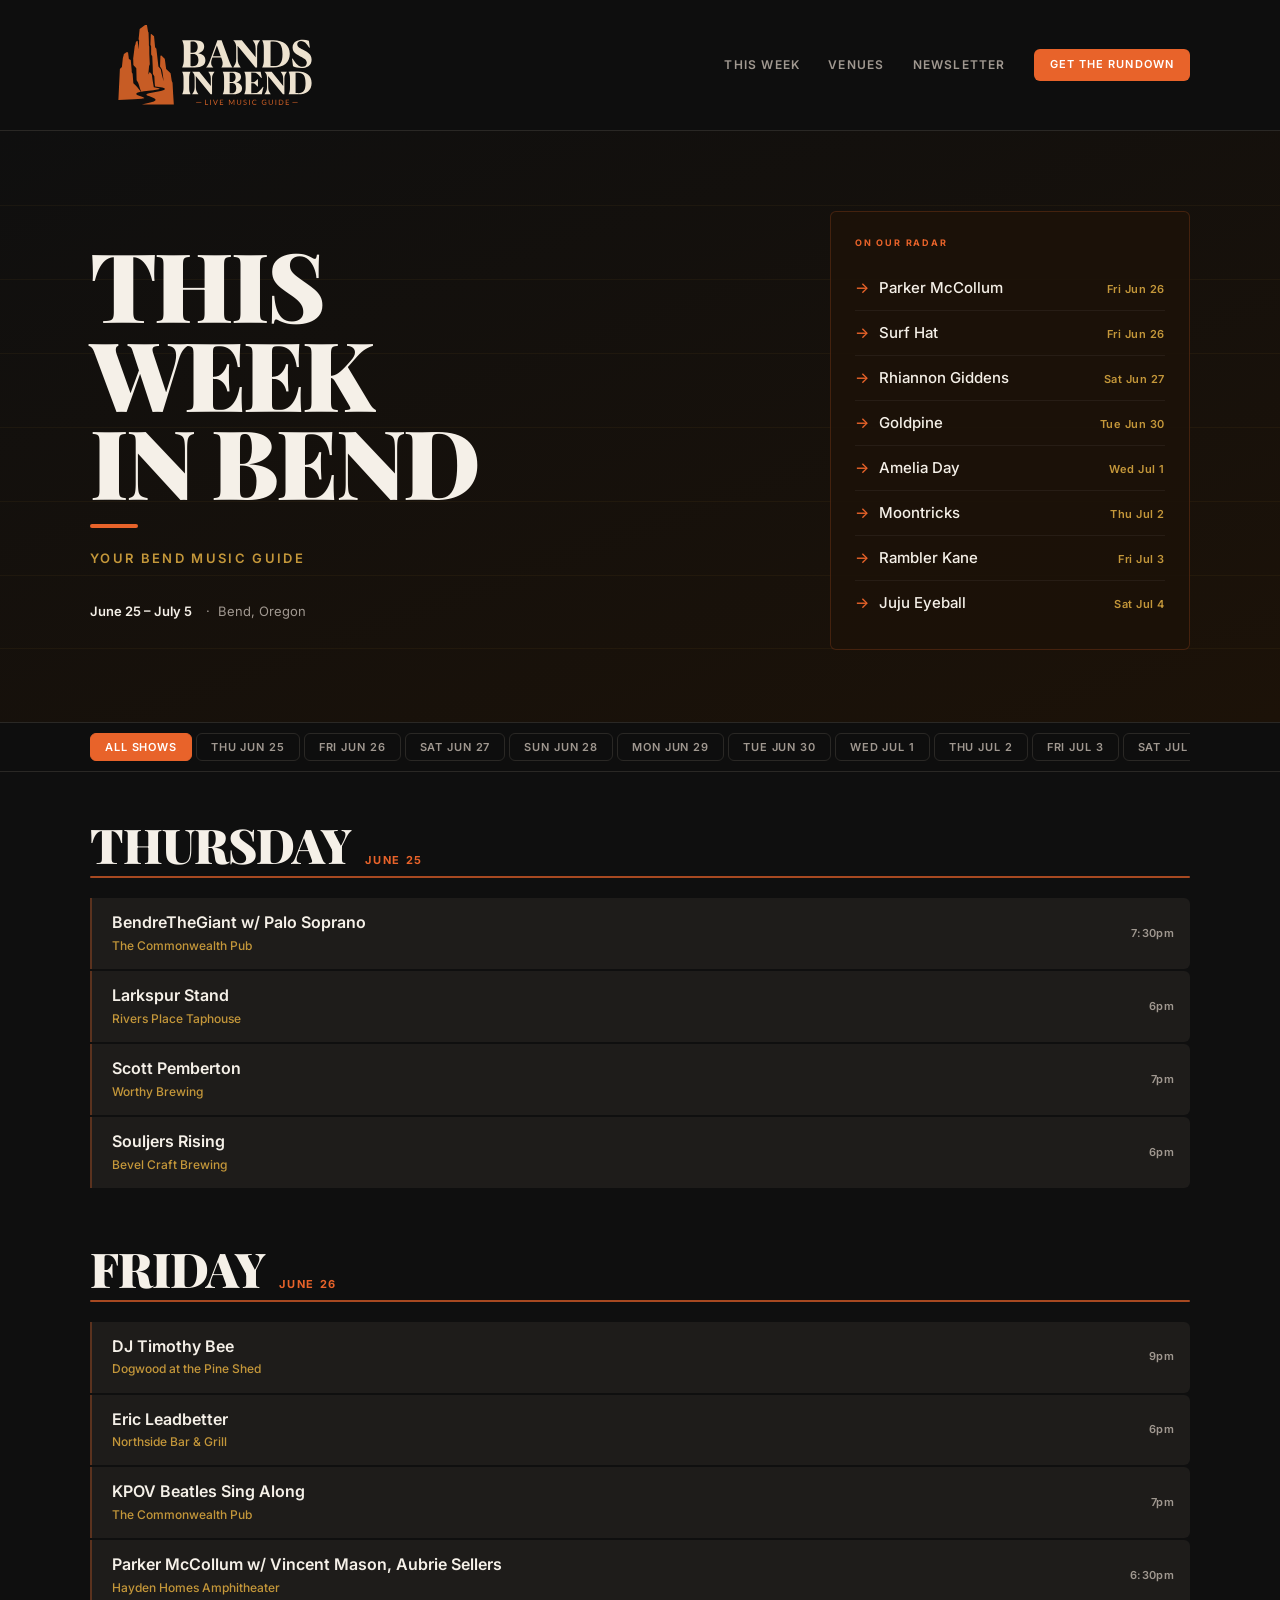
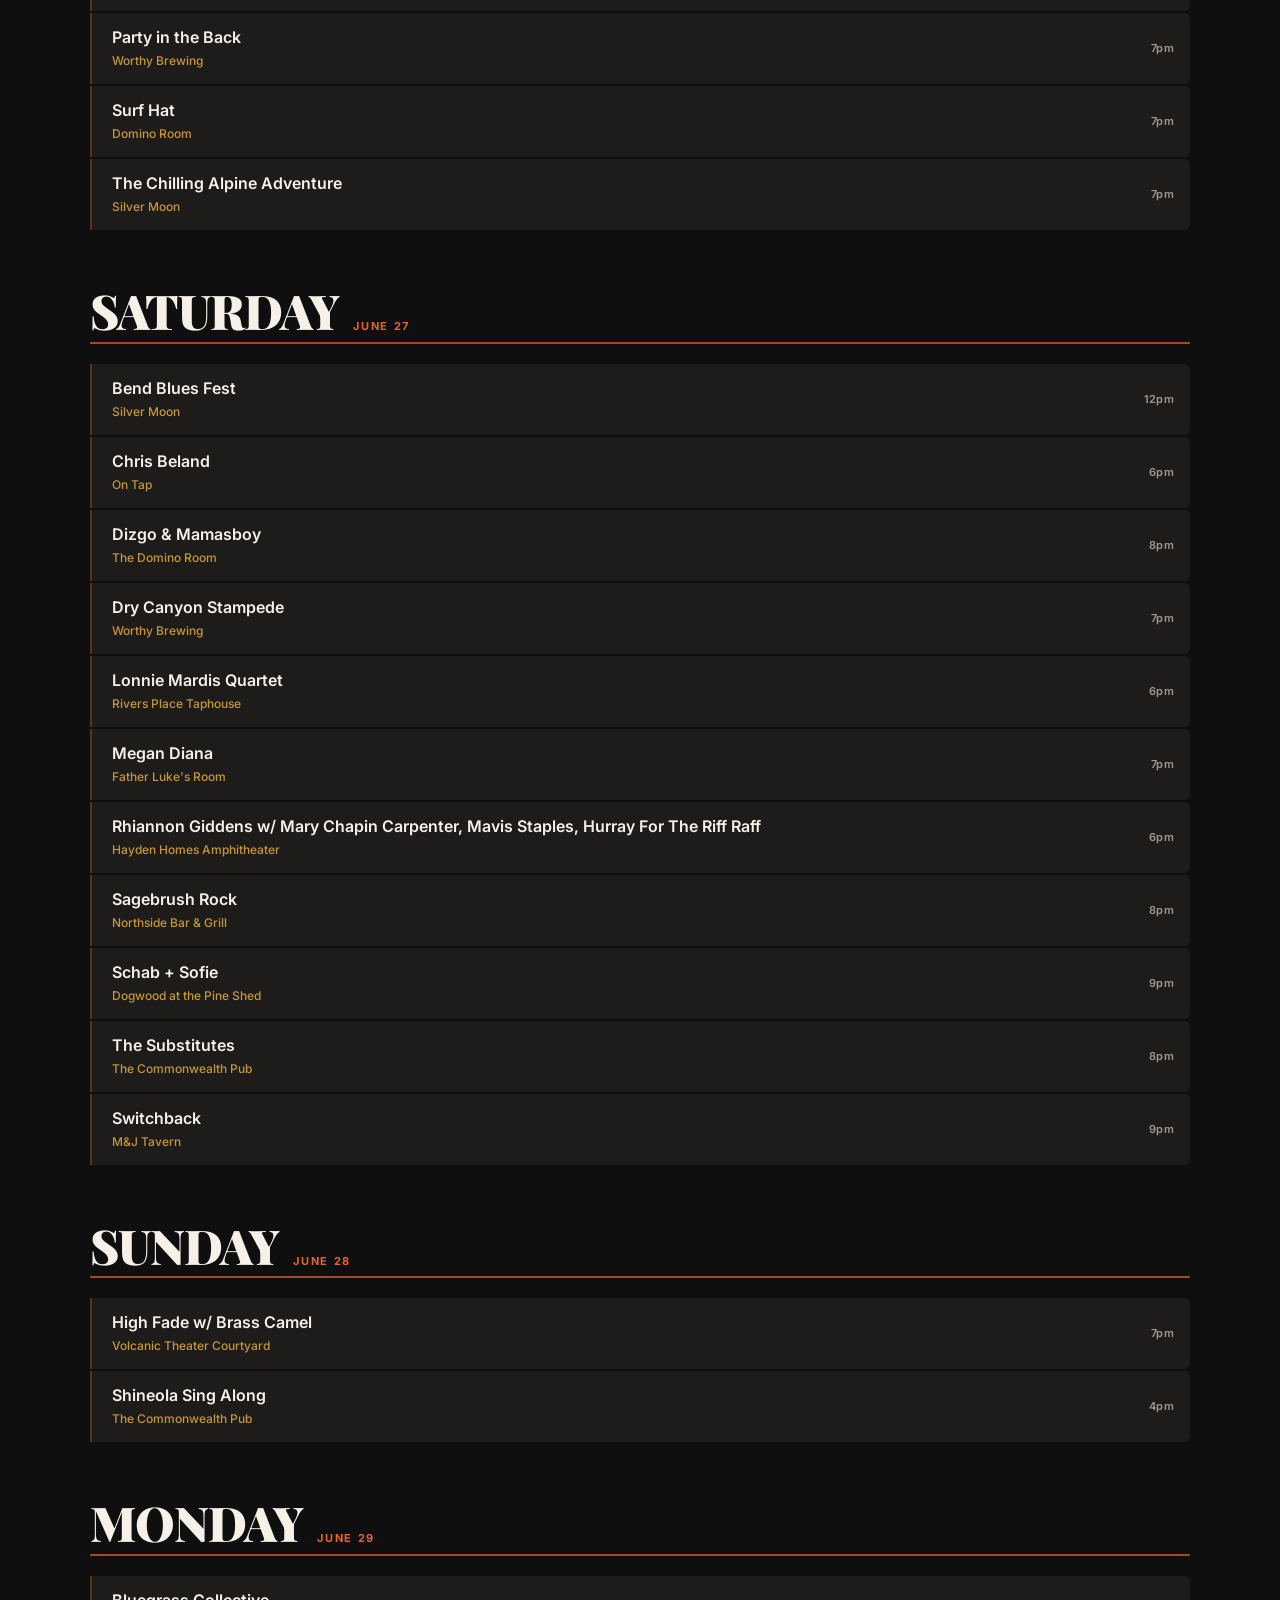
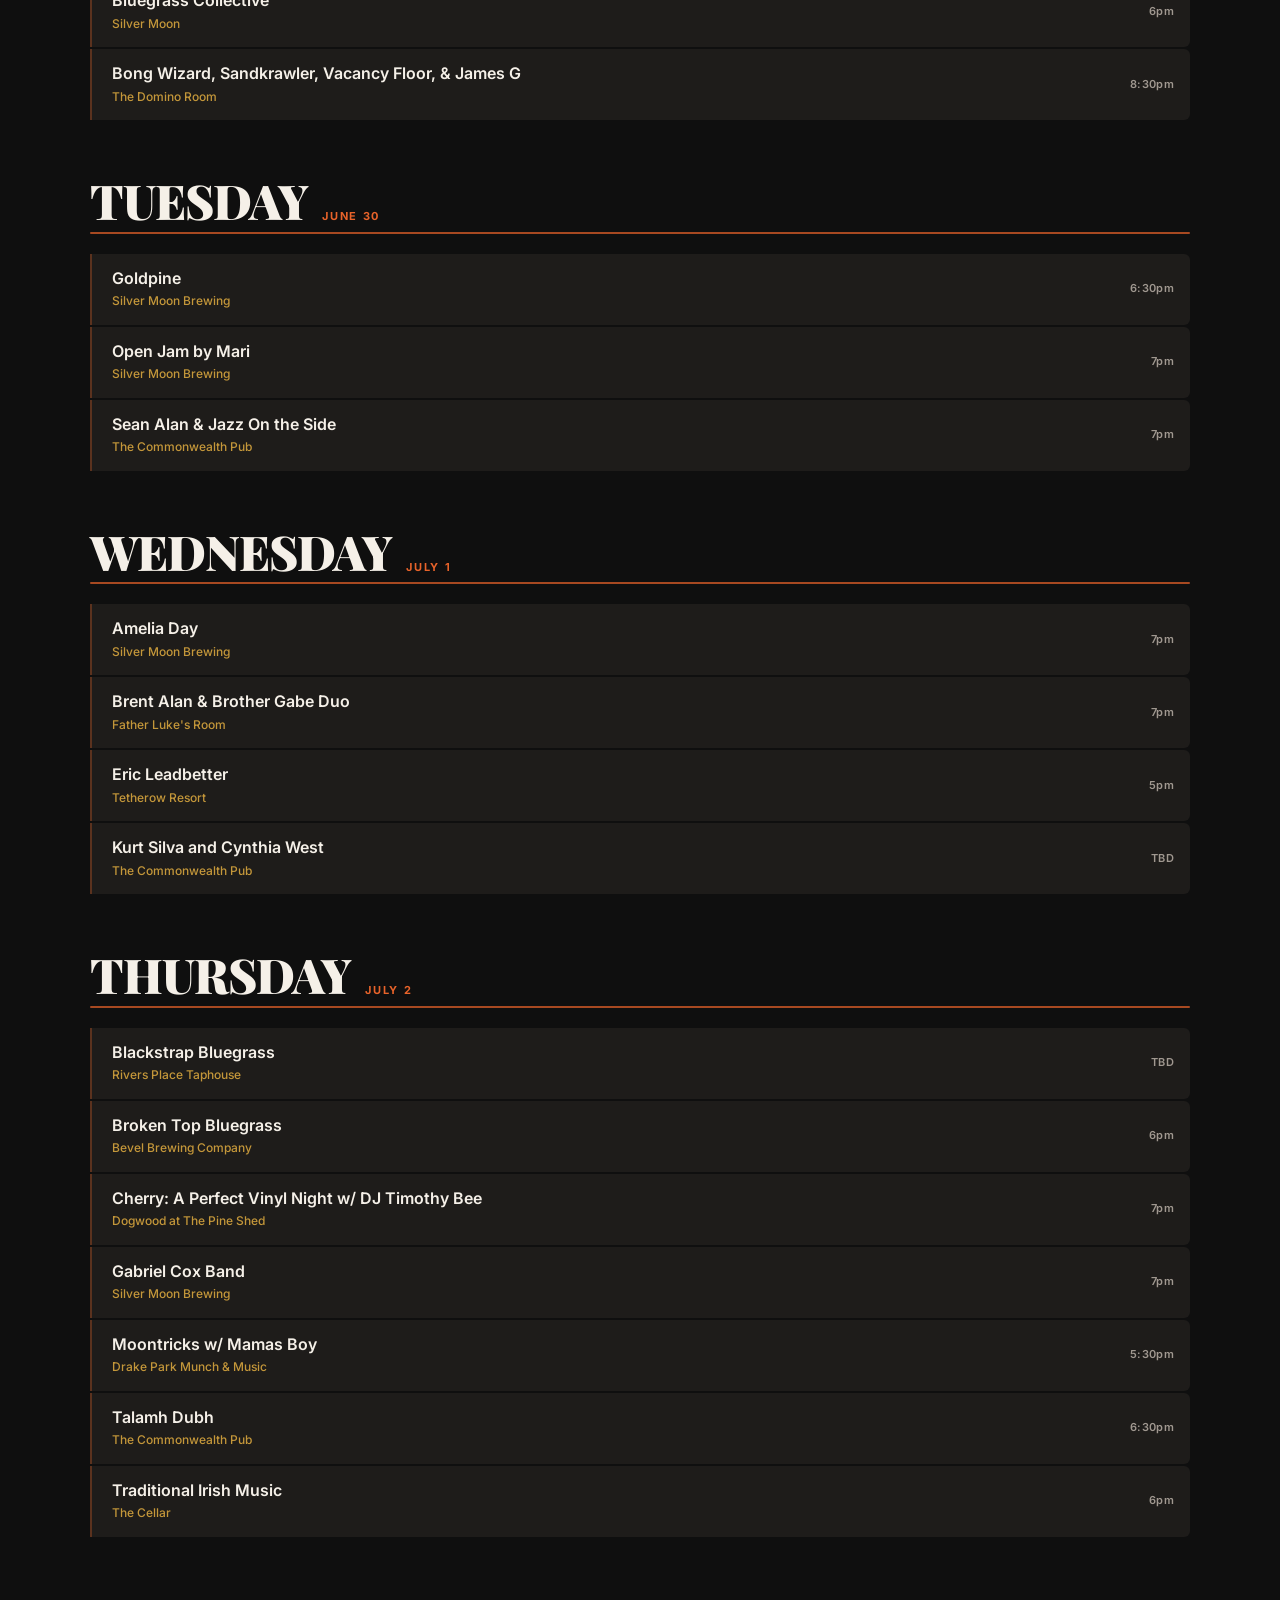
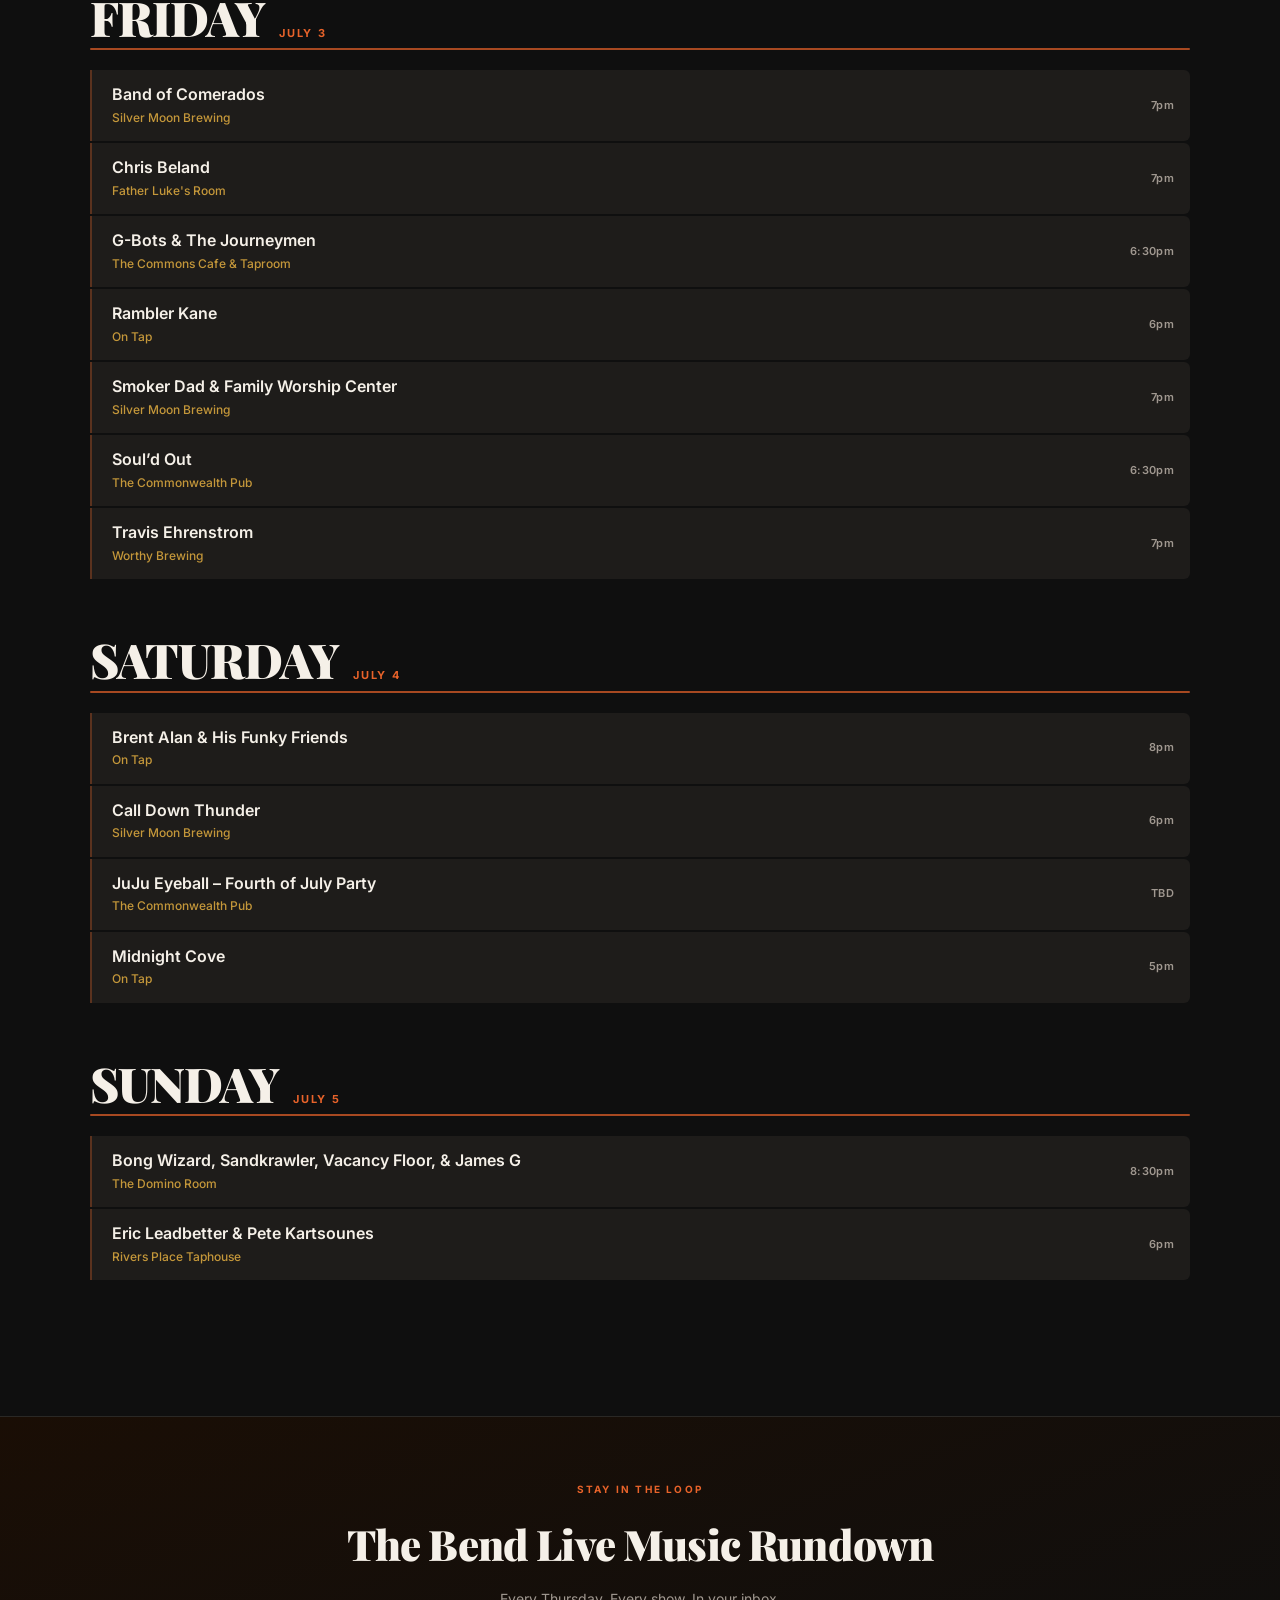
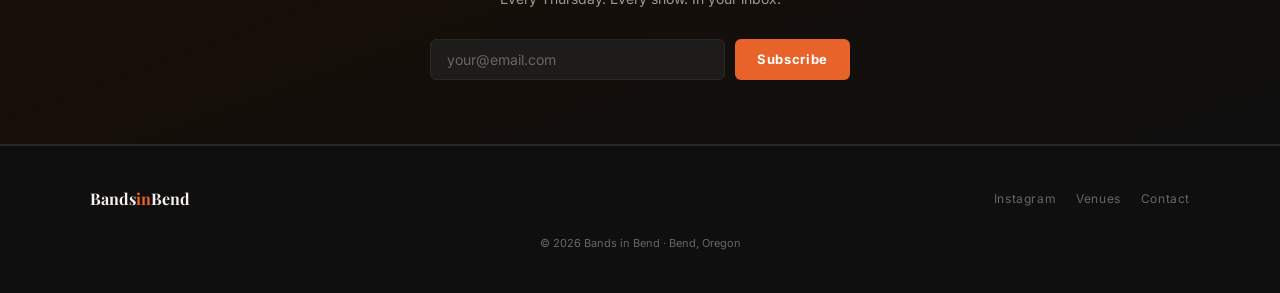
==== index.html @ 751cd20b "Update highlights heading to 'On Our Radar'" ====
<!DOCTYPE html>
<html lang="en">
<head>
  <meta charset="UTF-8" />
  <meta name="viewport" content="width=device-width, initial-scale=1.0" />
  <title>Bands in Bend — Live Music in Bend, Oregon</title>
  <meta name="description" content="Your weekly guide to live music in Bend, Oregon. Shows, venues, and times — updated every week." />
  <meta property="og:title" content="Bands in Bend" />
  <meta property="og:description" content="Your weekly guide to live music in Bend, Oregon." />
  <meta property="og:type" content="website" />
  <meta property="og:url" content="https://bandsinbend.com" />
  <meta name="theme-color" content="#0F0F0F" />
  <link rel="icon" href="data:image/svg+xml,<svg xmlns='http://www.w3.org/2000/svg' viewBox='0 0 100 100'><text y='.9em' font-size='90'>🎸</text></svg>" />
  <link rel="stylesheet" href="style.css" />
</head>
<body>

  <header>
    <div class="header-inner">
      <a href="/" class="logo"><img src="bands-in-bend-logo.svg" alt="Bands in Bend" /></a>
      <nav>
        <a href="#shows">This Week</a>
        <a href="venues.html">Venues</a>
        <a href="#newsletter">Newsletter</a>
        <a href="#newsletter" class="nav-cta">Get the Rundown</a>
      </nav>
    </div>
  </header>

  <section class="hero">
    <div class="hero-bg"></div>
    <div class="hero-lines" aria-hidden="true">
      <span style="top:12.5%"></span>
      <span style="top:25%"></span>
      <span style="top:37.5%"></span>
      <span style="top:50%"></span>
      <span style="top:62.5%"></span>
      <span style="top:75%"></span>
      <span style="top:87.5%"></span>
    </div>
    <div class="hero-content">
      <div>
        <h1 class="hero-title">THIS<br>WEEK<br>IN BEND</h1>
        <div class="hero-rule"></div>
        <div class="hero-sub">Your Bend Music Guide</div>
        <div class="hero-week">
          <strong id="week-label">This Week</strong>
          &nbsp;·&nbsp; Bend, Oregon
        </div>
      </div>
      <div class="highlights-card">
        <div class="highlights-label">On Our Radar</div>
        <div id="highlights-list"></div>
      </div>
    </div>
  </section>

  <nav class="week-nav" aria-label="Filter by day">
    <div class="week-nav-inner" id="week-nav"></div>
  </nav>

  <section class="shows-section" id="shows">
    <div class="shows-inner" id="shows-container"></div>
  </section>

  <section class="newsletter" id="newsletter">
    <div class="newsletter-eyebrow">Stay in the loop</div>
    <h2 class="newsletter-title">The Bend Live Music Rundown</h2>
    <p class="newsletter-sub">Every Thursday. Every show. In your inbox.</p>
    <form class="newsletter-form" id="newsletter-form">
      <input type="email" name="email" placeholder="your@email.com" required />
      <button type="submit">Subscribe</button>
    </form>
  </section>

  <footer>
    <div class="footer-inner">
      <div class="footer-logo">Bands<span>in</span>Bend</div>
      <div class="footer-links">
        <a href="https://www.instagram.com/bands_in_bend" target="_blank">Instagram</a>
        <a href="venues.html">Venues</a>
        <a href="mailto:bandsinbend@gmail.com">Contact</a>
      </div>
      <div class="footer-copy">© 2026 Bands in Bend · Bend, Oregon</div>
    </div>
  </footer>

  <script src="shows.js"></script>
  <script src="main.js"></script>

</body>
</html>
---- style.css ----
/* ─────────────────────────────────────────────
   BANDS IN BEND — Stylesheet
   Brand: #E8632A orange, #C4973A gold, #F5F0E8 cream, #0F0F0F dark
   ───────────────────────────────────────────── */

@import url('https://fonts.googleapis.com/css2?family=Playfair+Display:wght@700;900&family=Inter:wght@400;500;600&display=swap');

:root {
  --orange:  #E8632A;
  --gold:    #C4973A;
  --cream:   #F5F0E8;
  --dark:    #0F0F0F;
  --dark2:   #161410;
  --mid:     #1E1C1A;
  --border:  #2A2825;
  --gray:    #6B6560;
  --lgray:   #A09890;
  --white:   #FFFFFF;

  --font-display: 'Playfair Display', Georgia, serif;
  --font-body:    'Inter', system-ui, sans-serif;

  --radius: 6px;
  --max-w:  1100px;
}

*, *::before, *::after { box-sizing: border-box; margin: 0; padding: 0; }

html { scroll-behavior: smooth; }

body {
  background: var(--dark);
  color: var(--cream);
  font-family: var(--font-body);
  font-size: 16px;
  line-height: 1.6;
  -webkit-font-smoothing: antialiased;
}

a { color: var(--orange); text-decoration: none; }
a:hover { color: var(--gold); }

img { max-width: 100%; display: block; }

/* ── LAYOUT ── */
.container {
  max-width: var(--max-w);
  margin: 0 auto;
  padding: 0 24px;
}

/* ── HEADER ── */
header {
  position: sticky;
  top: 0;
  z-index: 100;
  background: rgba(15,15,15,0.95);
  backdrop-filter: blur(8px);
  border-bottom: 1px solid var(--border);
  padding: 0 24px;
}

.header-inner {
  max-width: var(--max-w);
  margin: 0 auto;
  display: flex;
  align-items: center;
  justify-content: space-between;
  height: 130px;
}

.logo {
  display: flex;
  align-items: center;
}

.logo img {
  width: 100%;
  max-width: 250px;
  height: auto;
  display: block;
}

nav {
  display: flex;
  align-items: center;
  gap: 28px;
}

nav a {
  font-size: 12px;
  font-weight: 600;
  letter-spacing: 0.1em;
  text-transform: uppercase;
  color: var(--lgray);
  transition: color 0.15s;
}

nav a:hover { color: var(--cream); }

.nav-cta {
  background: var(--orange);
  color: var(--white) !important;
  padding: 7px 16px;
  border-radius: var(--radius);
  font-size: 11px !important;
  transition: background 0.15s !important;
}

.nav-cta:hover { background: #d4571f !important; color: var(--white) !important; }

/* ── HERO ── */
.hero {
  position: relative;
  padding: 80px 24px 72px;
  overflow: hidden;
  border-bottom: 1px solid var(--border);
}

.hero-bg {
  position: absolute;
  inset: 0;
  background: linear-gradient(160deg, #0F0F0F 0%, #1c1208 100%);
  z-index: 0;
}

.hero-lines {
  position: absolute;
  inset: 0;
  z-index: 1;
  pointer-events: none;
}

.hero-lines span {
  display: block;
  position: absolute;
  left: 0; right: 0;
  height: 1px;
  background: rgba(196,151,58,0.06);
}

.hero-content {
  position: relative;
  z-index: 2;
  max-width: var(--max-w);
  margin: 0 auto;
  display: grid;
  grid-template-columns: 1fr 360px;
  gap: 48px;
  align-items: center;
}

.hero-eyebrow {
  font-size: 10px;
  font-weight: 700;
  letter-spacing: 0.22em;
  text-transform: uppercase;
  color: var(--orange);
  margin-bottom: 16px;
}

.hero-title {
  font-family: var(--font-display);
  font-size: clamp(56px, 8vw, 96px);
  font-weight: 900;
  line-height: 0.92;
  letter-spacing: -0.03em;
  color: var(--cream);
  margin-bottom: 20px;
}

.hero-rule {
  width: 48px;
  height: 4px;
  background: var(--orange);
  margin-bottom: 20px;
  border-radius: 2px;
}

.hero-sub {
  font-size: 13px;
  font-weight: 600;
  letter-spacing: 0.18em;
  text-transform: uppercase;
  color: var(--gold);
  margin-bottom: 32px;
}

.hero-week {
  font-size: 13px;
  color: var(--lgray);
  display: flex;
  align-items: center;
  gap: 10px;
}

.hero-week strong {
  color: var(--cream);
  font-weight: 600;
}

/* Highlights card */
.highlights-card {
  background: rgba(28,18,8,0.9);
  border: 1px solid rgba(232,99,42,0.2);
  border-radius: var(--radius);
  padding: 24px;
}

.highlights-label {
  font-size: 9px;
  font-weight: 700;
  letter-spacing: 0.2em;
  text-transform: uppercase;
  color: var(--orange);
  margin-bottom: 16px;
}

.highlight-item {
  display: flex;
  align-items: baseline;
  gap: 10px;
  padding: 10px 0;
  border-bottom: 1px solid rgba(255,255,255,0.05);
  font-size: 15px;
  color: var(--cream);
  font-family: var(--font-body);
  font-weight: 500;
}

.highlight-item:last-child { border-bottom: none; }

.highlight-arrow { color: var(--orange); flex-shrink: 0; }

.highlight-day {
  margin-left: auto;
  font-size: 11px;
  color: var(--gold);
  font-weight: 600;
  letter-spacing: 0.05em;
  flex-shrink: 0;
}

/* ── WEEK NAV ── */
.week-nav {
  padding: 0 24px;
  border-bottom: 1px solid var(--border);
  position: sticky;
  top: 60px;
  z-index: 90;
  background: rgba(15,15,15,0.97);
  backdrop-filter: blur(8px);
}

.week-nav-inner {
  max-width: var(--max-w);
  margin: 0 auto;
  display: flex;
  gap: 4px;
  overflow-x: auto;
  -ms-overflow-style: none;
  scrollbar-width: none;
  padding: 10px 0;
}

.week-nav-inner::-webkit-scrollbar { display: none; }

.day-btn {
  flex-shrink: 0;
  background: none;
  border: 1px solid var(--border);
  border-radius: var(--radius);
  color: var(--lgray);
  cursor: pointer;
  font-family: var(--font-body);
  font-size: 11px;
  font-weight: 600;
  letter-spacing: 0.08em;
  padding: 6px 14px;
  text-transform: uppercase;
  transition: all 0.15s;
  white-space: nowrap;
}

.day-btn:hover {
  border-color: var(--orange);
  color: var(--cream);
}

.day-btn.active {
  background: var(--orange);
  border-color: var(--orange);
  color: var(--white);
}

/* ── SHOWS GRID ── */
.shows-section {
  padding: 48px 24px 80px;
}

.shows-inner {
  max-width: var(--max-w);
  margin: 0 auto;
}

.day-block {
  margin-bottom: 56px;
  scroll-margin-top: 120px;
}

.day-block.hidden { display: none; }

.day-header {
  display: flex;
  align-items: baseline;
  gap: 14px;
  margin-bottom: 6px;
}

.day-name {
  font-family: var(--font-display);
  font-size: clamp(32px, 5vw, 48px);
  font-weight: 900;
  color: var(--cream);
  letter-spacing: -0.02em;
  line-height: 1;
}

.day-date {
  font-size: 11px;
  font-weight: 700;
  letter-spacing: 0.15em;
  text-transform: uppercase;
  color: var(--orange);
}

.day-rule {
  width: 100%;
  height: 2px;
  background: var(--orange);
  margin-bottom: 20px;
  opacity: 0.7;
  border-radius: 1px;
}

.shows-list {
  display: flex;
  flex-direction: column;
  gap: 2px;
}

.show-item {
  display: grid;
  grid-template-columns: 1fr auto;
  align-items: center;
  gap: 16px;
  padding: 14px 16px 14px 20px;
  border-left: 2px solid rgba(232,99,42,0.3);
  background: var(--mid);
  border-radius: 0 var(--radius) var(--radius) 0;
  transition: border-color 0.15s, background 0.15s;
}

.show-item:hover {
  border-color: var(--orange);
  background: #222018;
}

.show-artist {
  font-size: 16px;
  font-weight: 600;
  color: var(--cream);
  line-height: 1.3;
}

.show-meta {
  display: flex;
  align-items: center;
  gap: 8px;
  margin-top: 3px;
}

.show-venue {
  font-size: 12px;
  color: var(--gold);
  font-weight: 500;
}

.show-dot {
  color: var(--border);
  font-size: 10px;
}

.show-time {
  font-size: 12px;
  color: var(--gray);
}

.show-time-badge {
  font-size: 11px;
  font-weight: 600;
  color: var(--lgray);
  white-space: nowrap;
  letter-spacing: 0.03em;
}

/* ── NEWSLETTER ── */
.newsletter {
  background: linear-gradient(160deg, #1A0E05 0%, #0F0F0F 100%);
  border-top: 1px solid var(--border);
  border-bottom: 1px solid var(--border);
  padding: 64px 24px;
  text-align: center;
}

.newsletter-eyebrow {
  font-size: 10px;
  font-weight: 700;
  letter-spacing: 0.22em;
  text-transform: uppercase;
  color: var(--orange);
  margin-bottom: 14px;
}

.newsletter-title {
  font-family: var(--font-display);
  font-size: clamp(28px, 4vw, 42px);
  font-weight: 900;
  color: var(--cream);
  letter-spacing: -0.02em;
  margin-bottom: 10px;
}

.newsletter-sub {
  font-size: 14px;
  color: var(--lgray);
  margin-bottom: 28px;
}

.newsletter-form {
  display: flex;
  gap: 10px;
  max-width: 420px;
  margin: 0 auto;
}

.newsletter-form input {
  flex: 1;
  background: var(--mid);
  border: 1px solid var(--border);
  border-radius: var(--radius);
  color: var(--cream);
  font-family: var(--font-body);
  font-size: 14px;
  padding: 11px 16px;
  outline: none;
  transition: border-color 0.15s;
}

.newsletter-form input::placeholder { color: var(--gray); }
.newsletter-form input:focus { border-color: var(--orange); }

.newsletter-form button {
  background: var(--orange);
  border: none;
  border-radius: var(--radius);
  color: var(--white);
  cursor: pointer;
  font-family: var(--font-body);
  font-size: 13px;
  font-weight: 700;
  letter-spacing: 0.05em;
  padding: 11px 22px;
  white-space: nowrap;
  transition: background 0.15s;
}

.newsletter-form button:hover { background: #d4571f; }

/* ── FOOTER ── */
footer {
  padding: 40px 24px;
  border-top: 1px solid var(--border);
}

.footer-inner {
  max-width: var(--max-w);
  margin: 0 auto;
  display: flex;
  align-items: center;
  justify-content: space-between;
  flex-wrap: wrap;
  gap: 16px;
}

.footer-logo {
  font-family: var(--font-display);
  font-size: 16px;
  font-weight: 700;
  color: var(--cream);
}

.footer-logo span { color: var(--orange); }

.footer-links {
  display: flex;
  gap: 20px;
}

.footer-links a {
  font-size: 12px;
  color: var(--gray);
  letter-spacing: 0.05em;
}

.footer-links a:hover { color: var(--lgray); }

.footer-copy {
  font-size: 11px;
  color: var(--gray);
  width: 100%;
  text-align: center;
  margin-top: 8px;
}

/* ── RESPONSIVE ── */
@media (max-width: 768px) {
  /* Header: stack the logo over a centered, wrapping nav row */
  header { position: static; padding: 0 16px; }

  .header-inner {
    flex-direction: column;
    height: auto;
    gap: 12px;
    padding: 16px 0;
  }

  .logo { justify-content: center; }
  .logo img { max-width: 190px; }

  nav {
    width: 100%;
    justify-content: center;
    flex-wrap: wrap;
    gap: 12px 18px;
  }

  nav a { font-size: 11px; letter-spacing: 0.08em; }
  .nav-cta { padding: 6px 14px; font-size: 11px !important; }

  /* Day filter pins to the viewport top once the static header scrolls away */
  .week-nav { top: 0; }

  /* Hero: let the type and spacing scale down on small screens */
  .hero { padding: 44px 20px 40px; }

  .hero-content {
    grid-template-columns: 1fr;
    gap: 28px;
  }

  .hero-title {
    font-size: clamp(40px, 12vw, 72px);
    margin-bottom: 16px;
  }

  /* Stack the highlights card below the hero instead of hiding it */
  .highlights-card { width: 100%; }

  .newsletter-form {
    flex-direction: column;
  }
}

/* ── SHOW COUNT BADGE ── */
.show-count {
  display: inline-flex;
  align-items: center;
  justify-content: center;
  background: var(--border);
  color: var(--lgray);
  font-size: 10px;
  font-weight: 700;
  width: 20px;
  height: 20px;
  border-radius: 50%;
  margin-left: 8px;
  vertical-align: middle;
}

/* ── SCROLL FADE IN ── */
.day-block {
  opacity: 0;
  transform: translateY(16px);
  transition: opacity 0.4s ease, transform 0.4s ease;
}

.day-block.visible {
  opacity: 1;
  transform: none;
}

.day-block.hidden {
  display: none !important;
}

@media (prefers-reduced-motion: reduce) {
  .day-block {
    opacity: 1;
    transform: none;
    transition: none;
  }
}
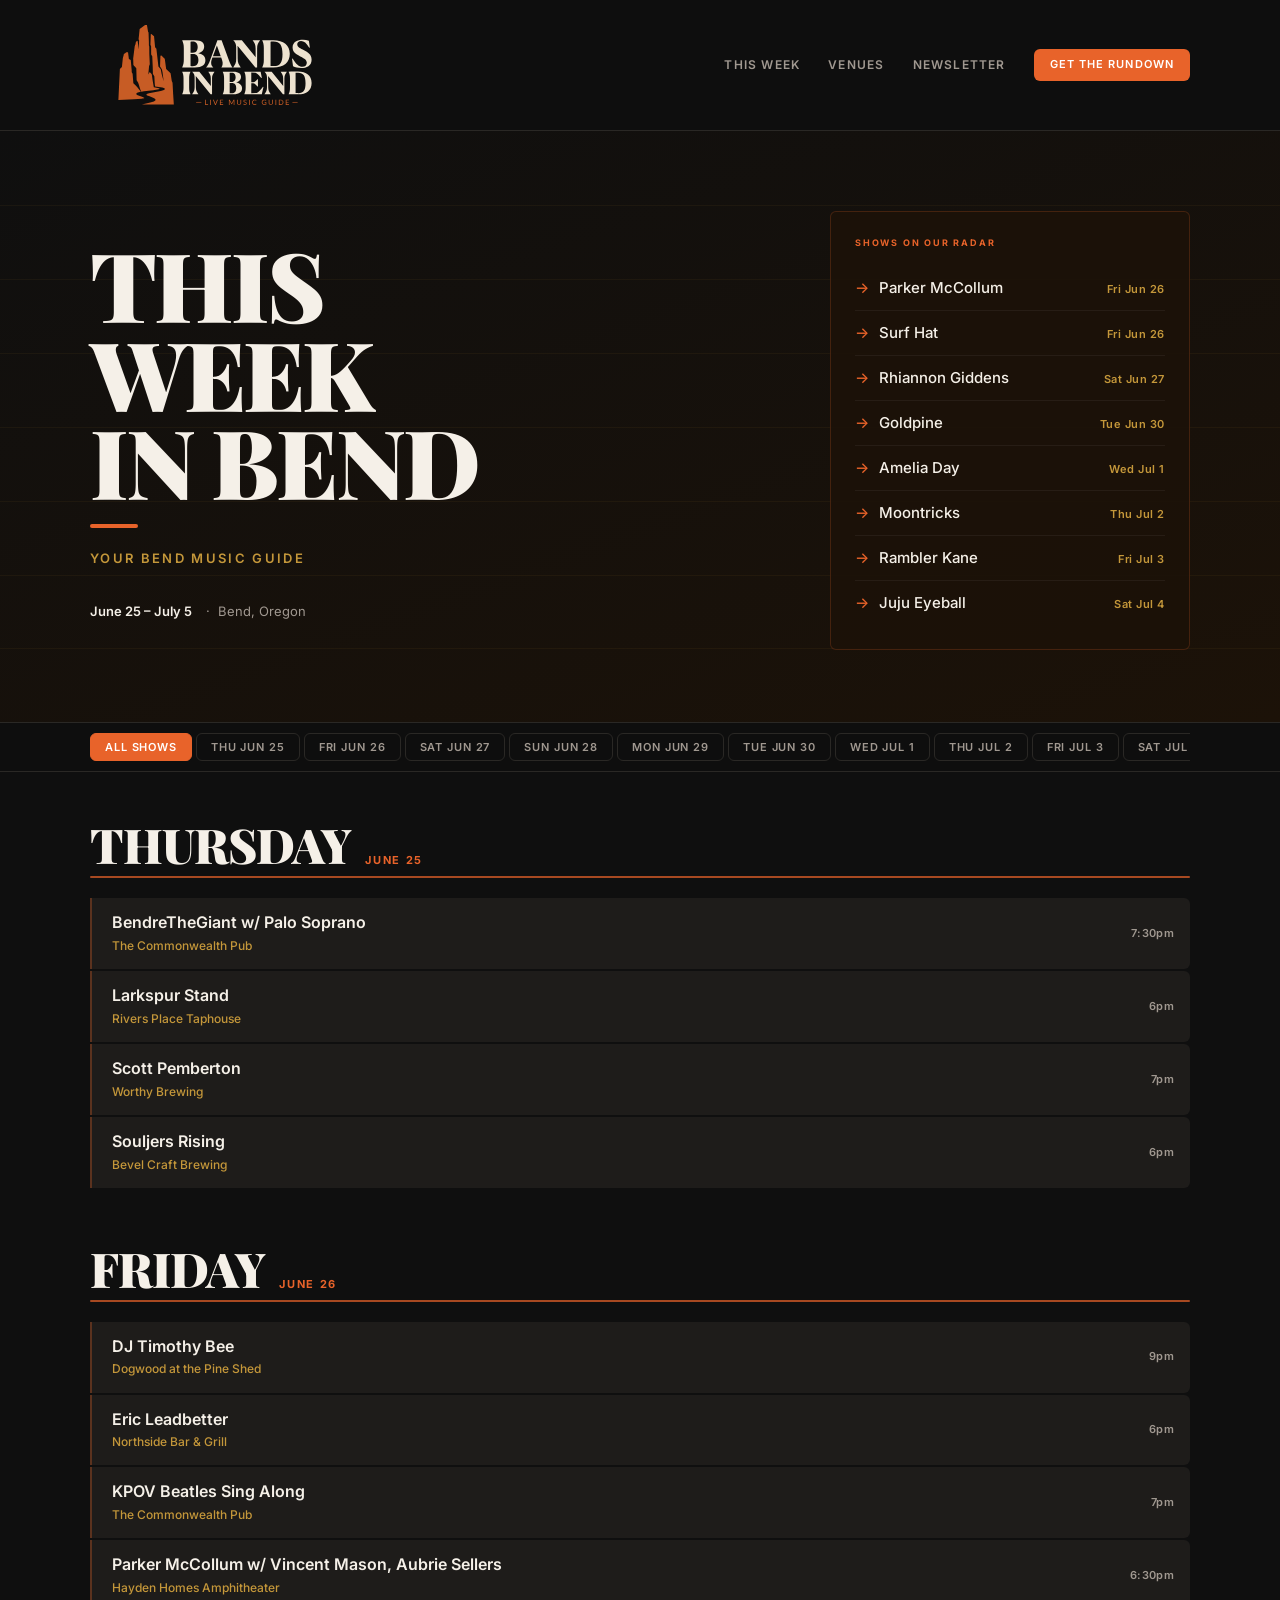
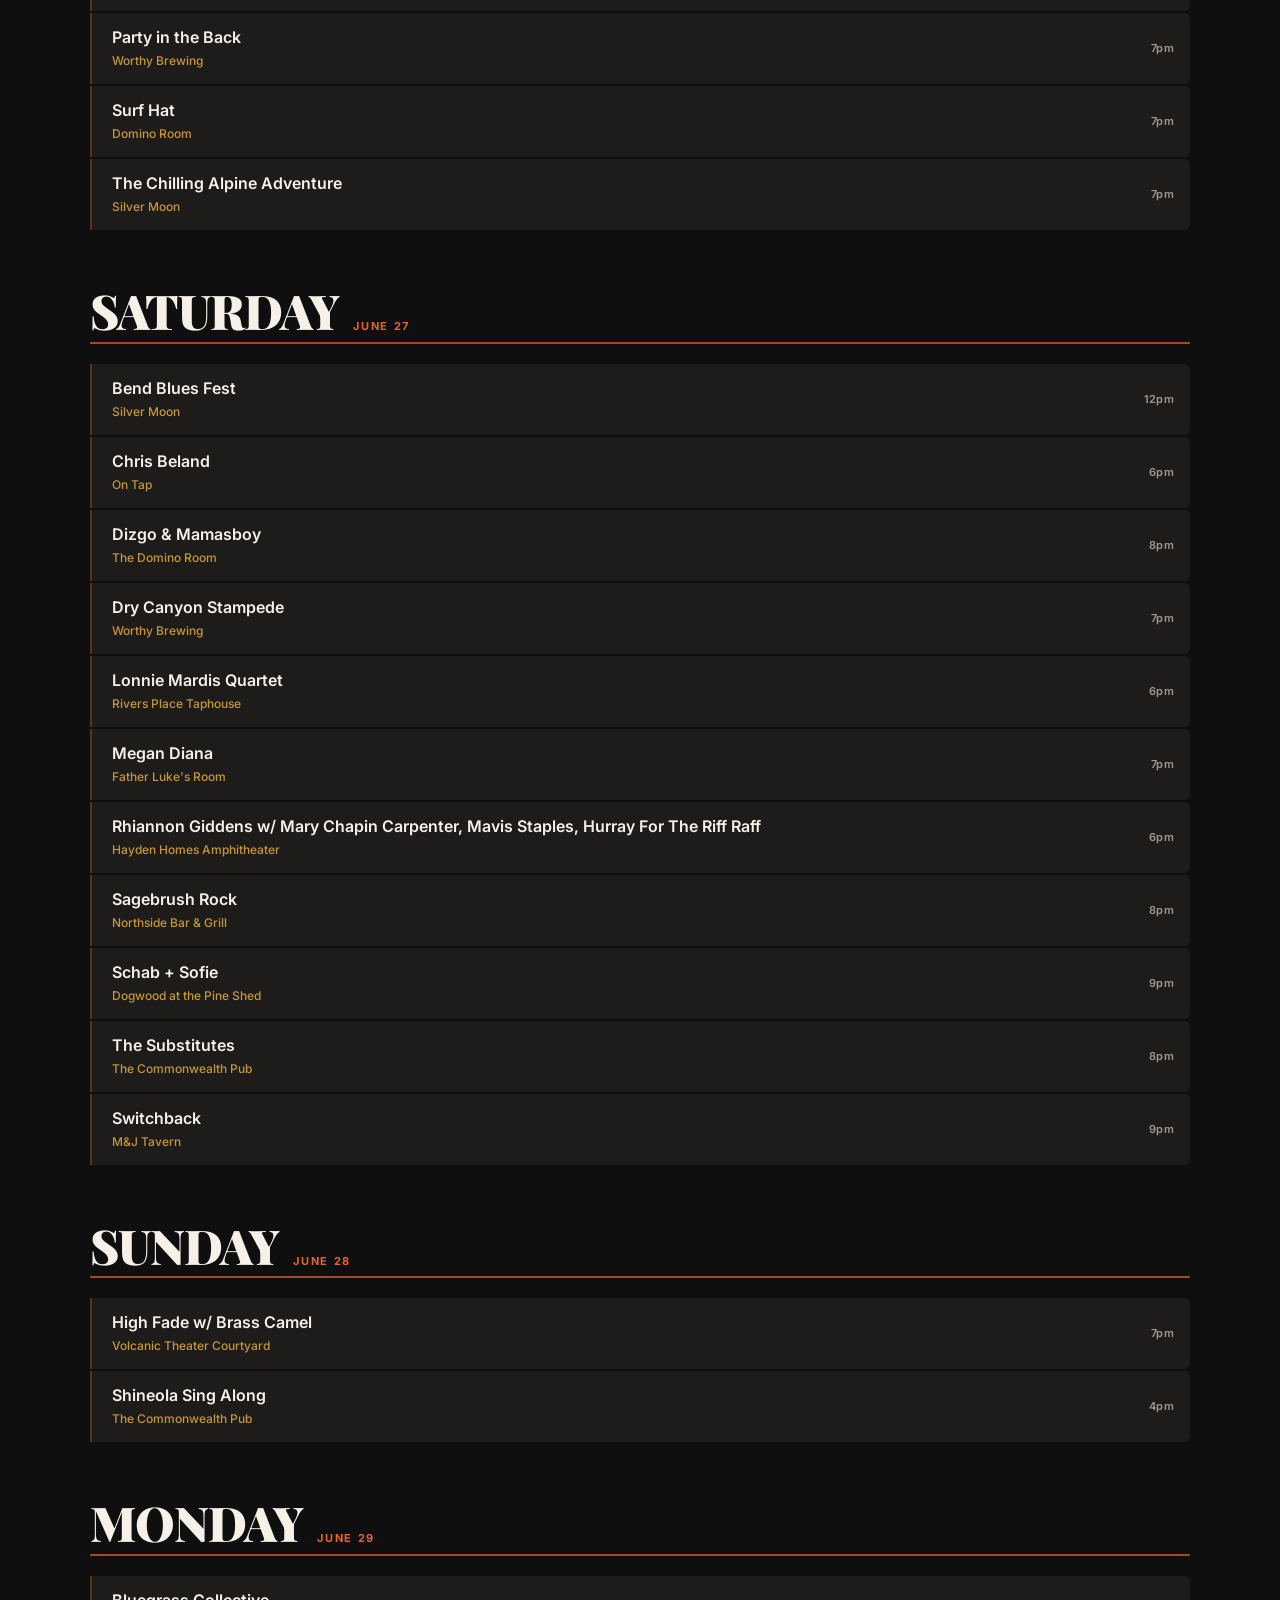
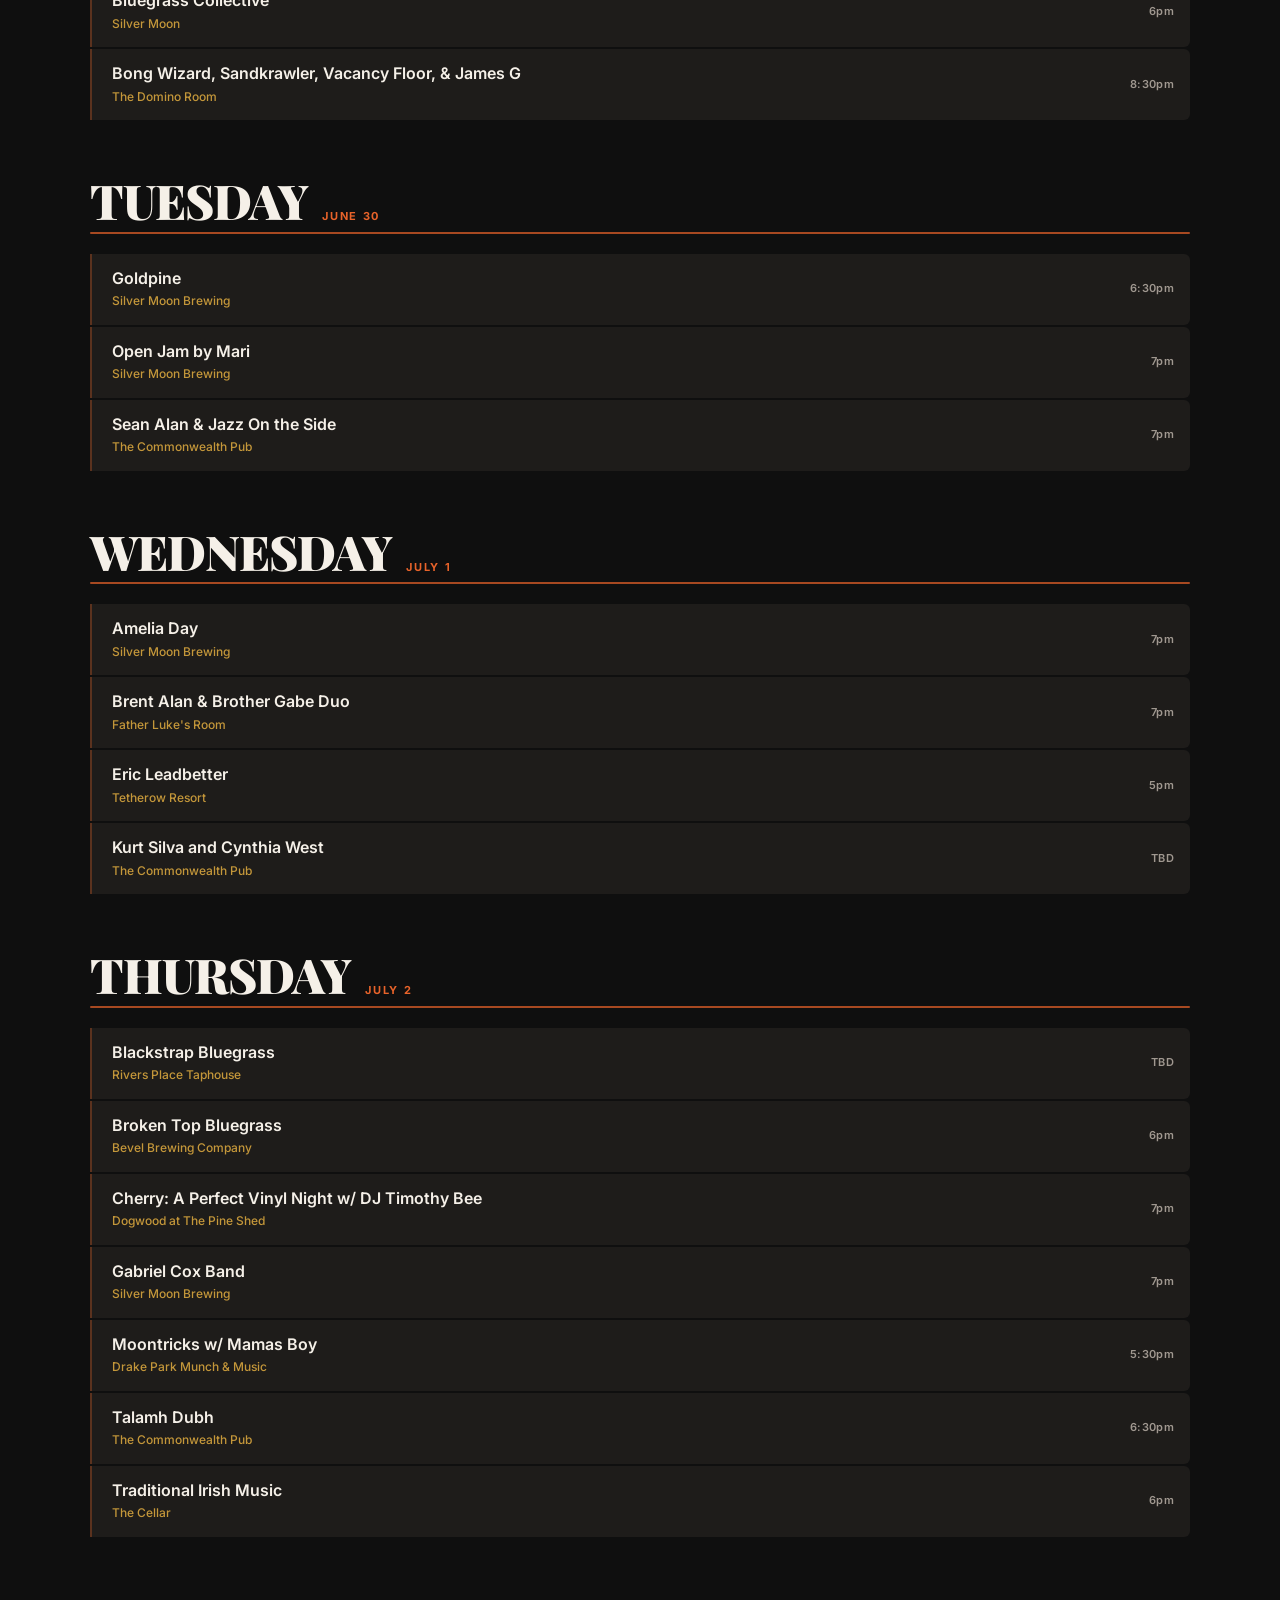
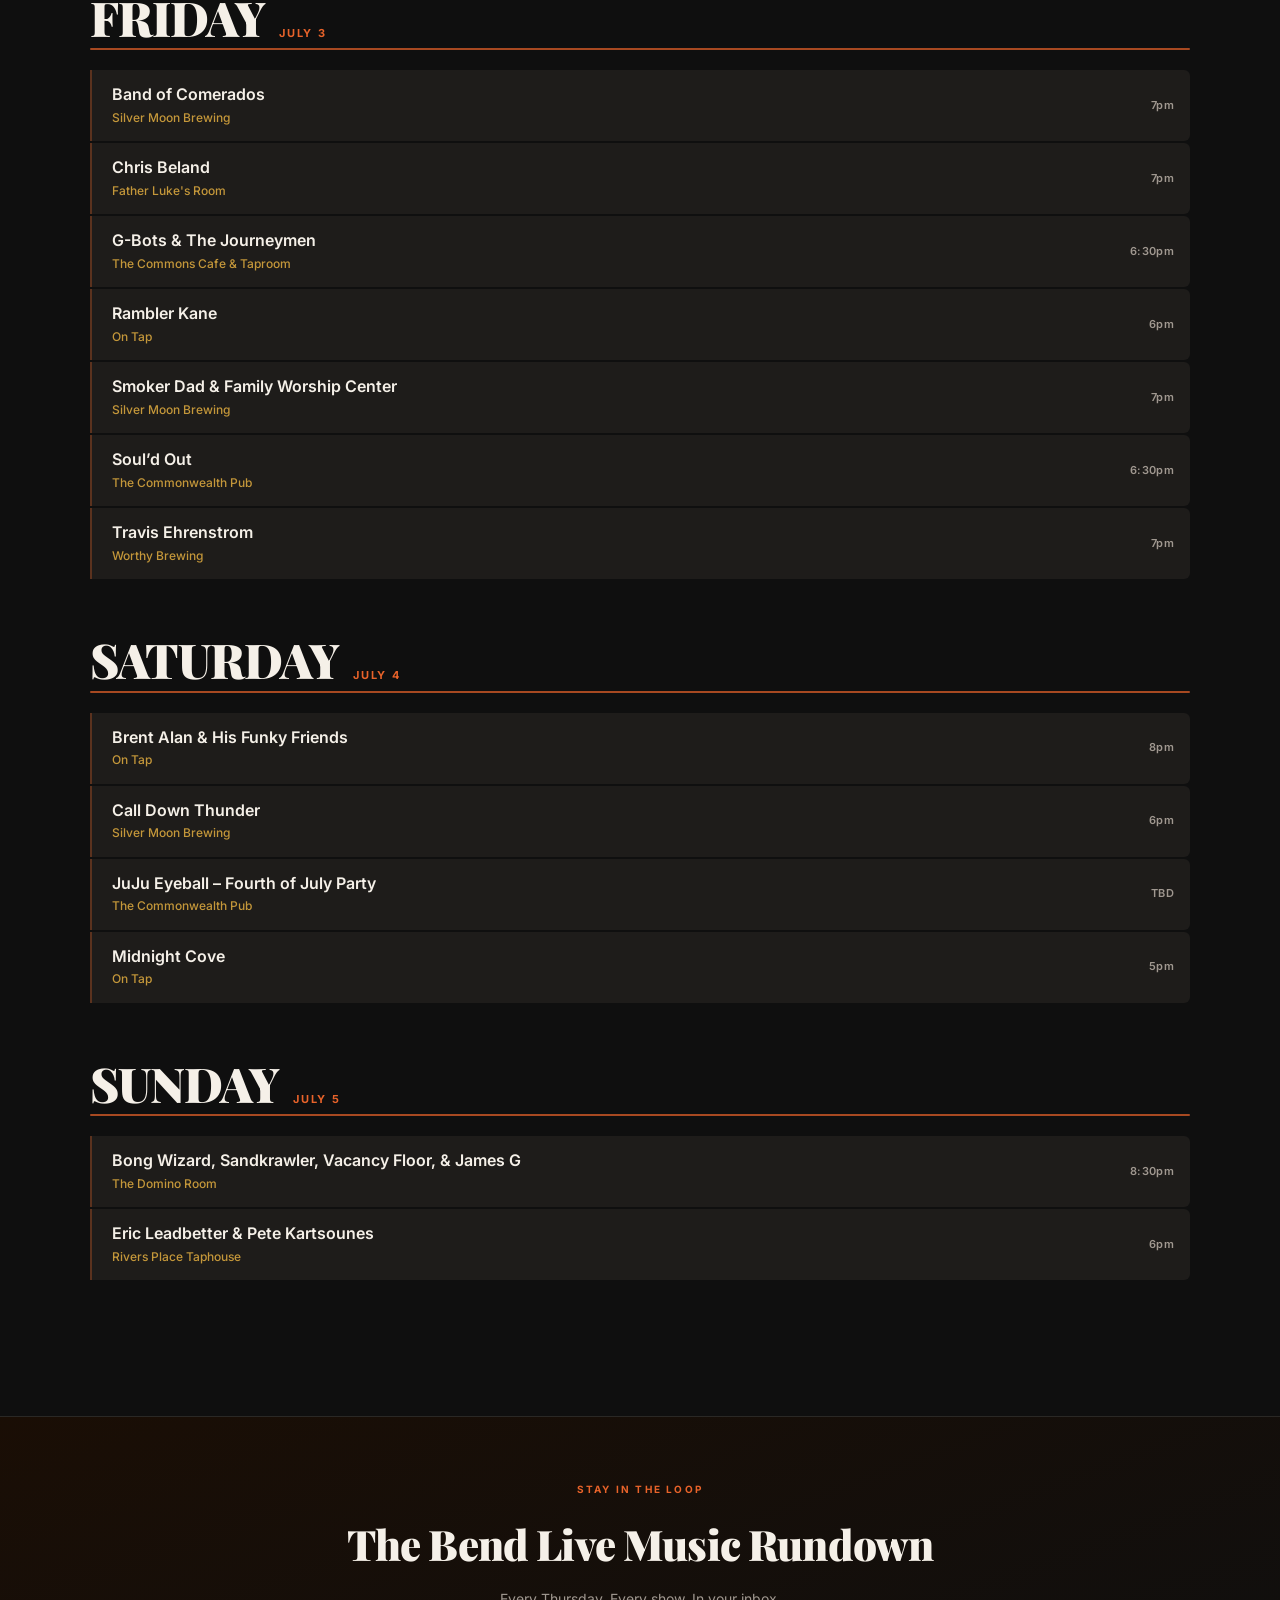
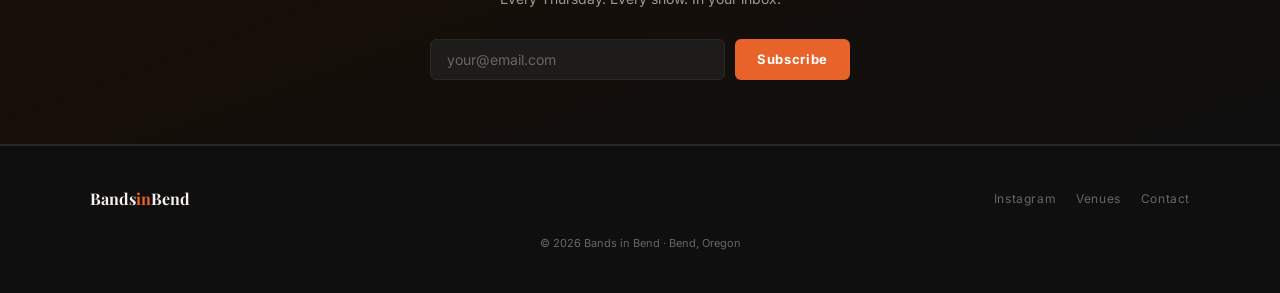
==== commit ba5ca7cc: "Update highlights heading to 'Shows on Our Radar'" ====
--- a/index.html
+++ b/index.html
@@ -49,7 +49,7 @@
         </div>
       </div>
       <div class="highlights-card">
-        <div class="highlights-label">On Our Radar</div>
+        <div class="highlights-label">Shows on Our Radar</div>
         <div id="highlights-list"></div>
       </div>
     </div>
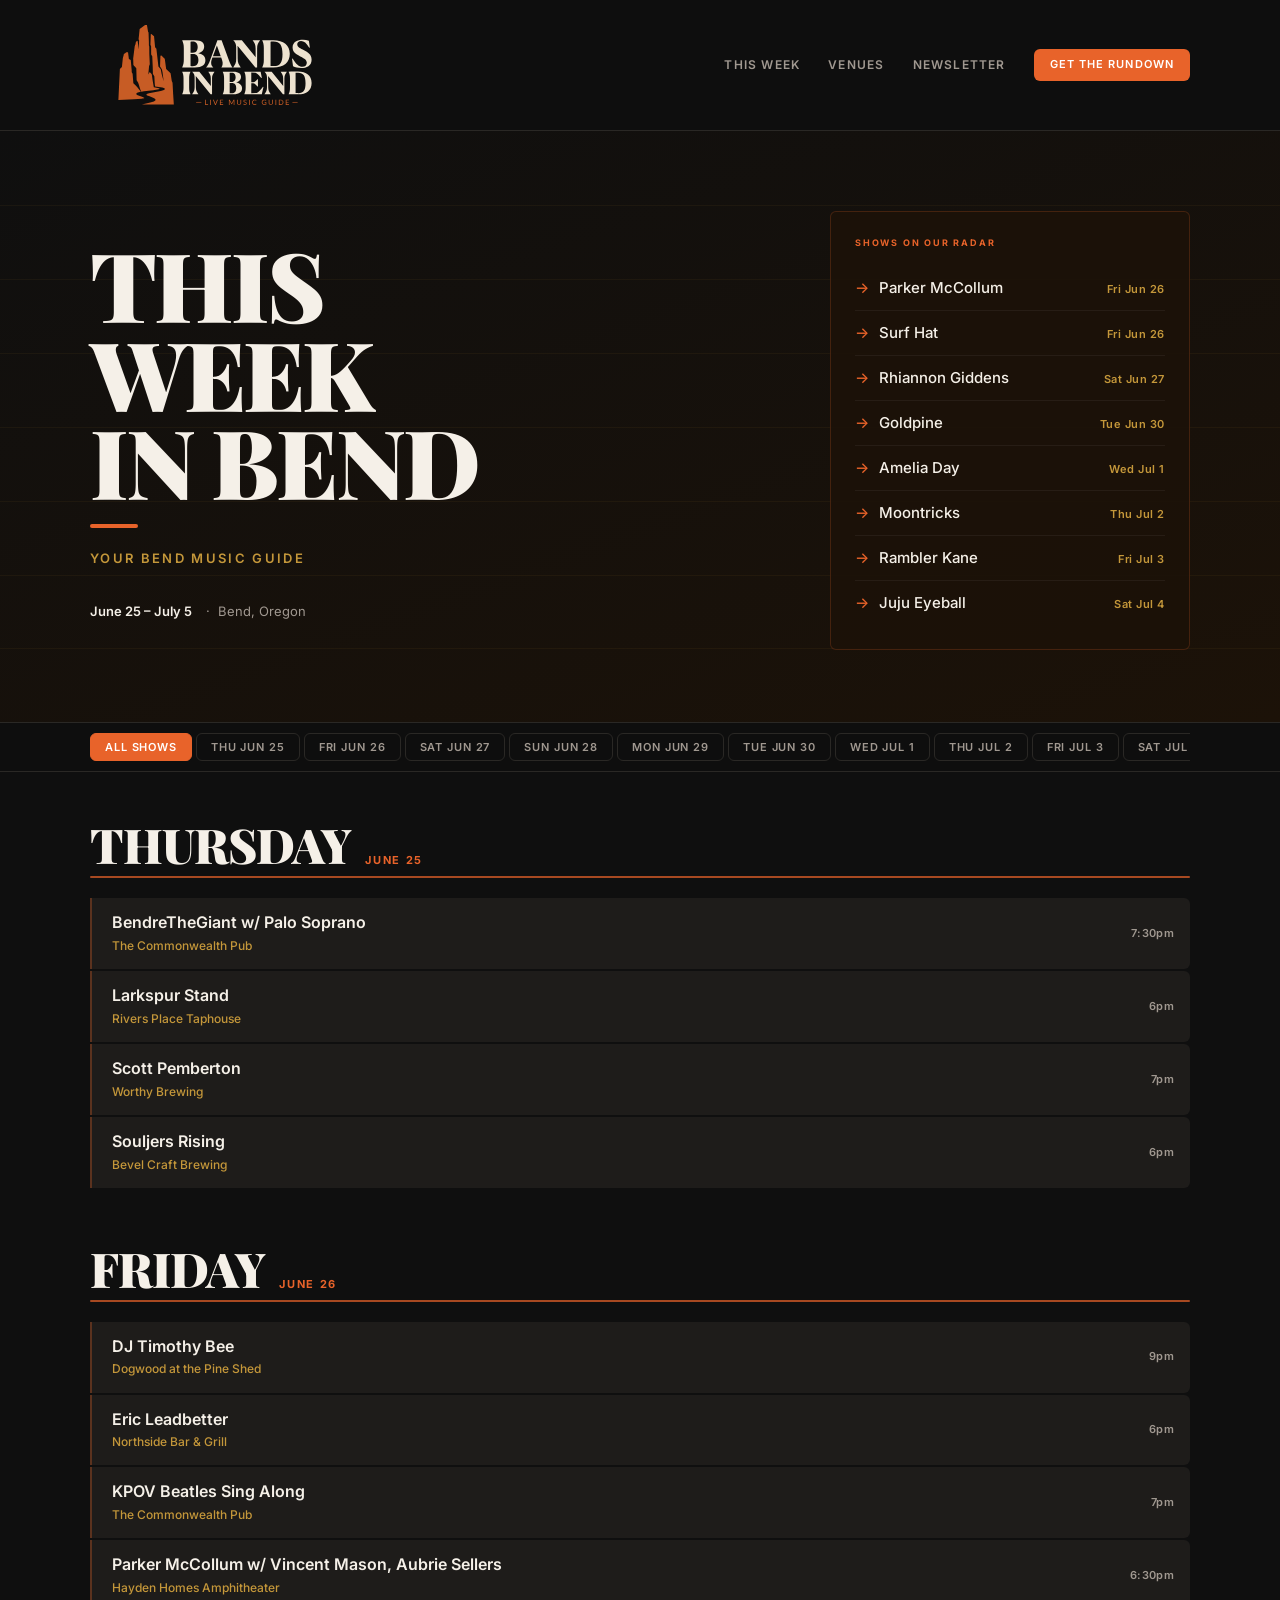
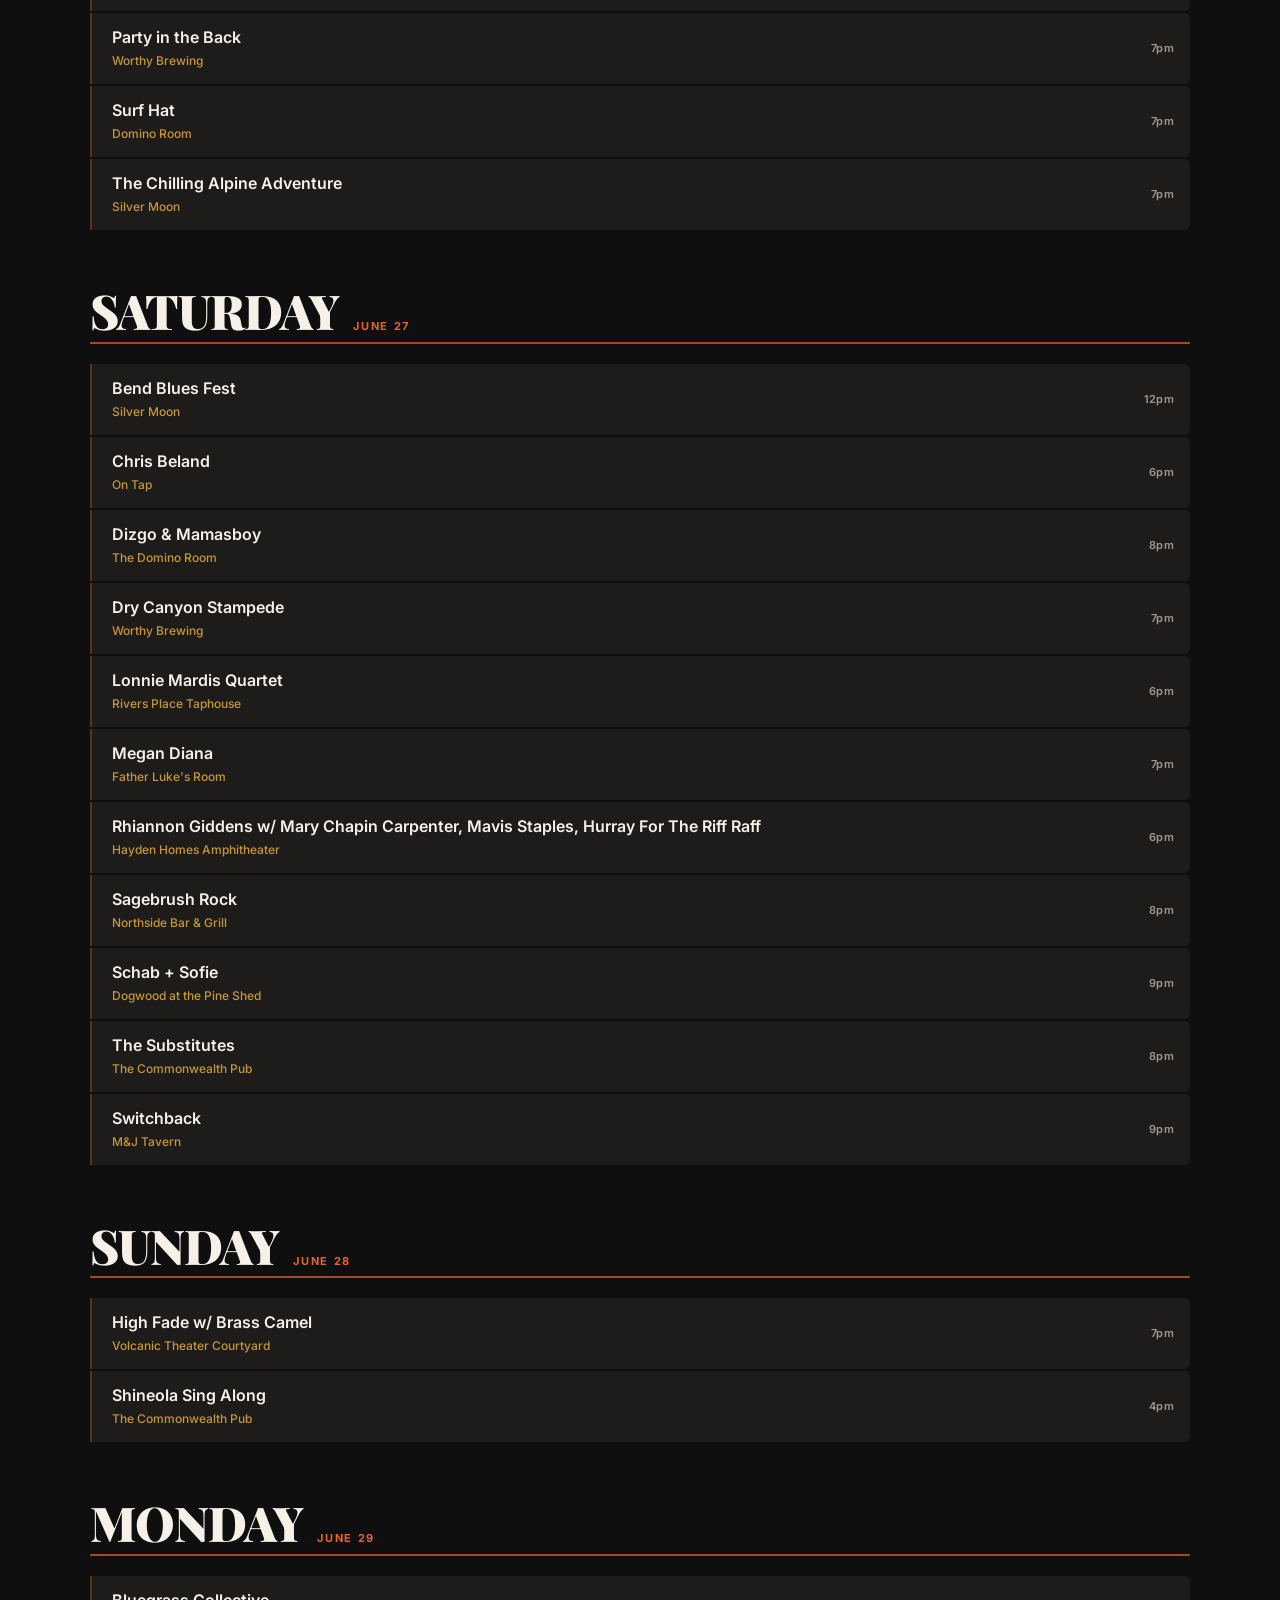
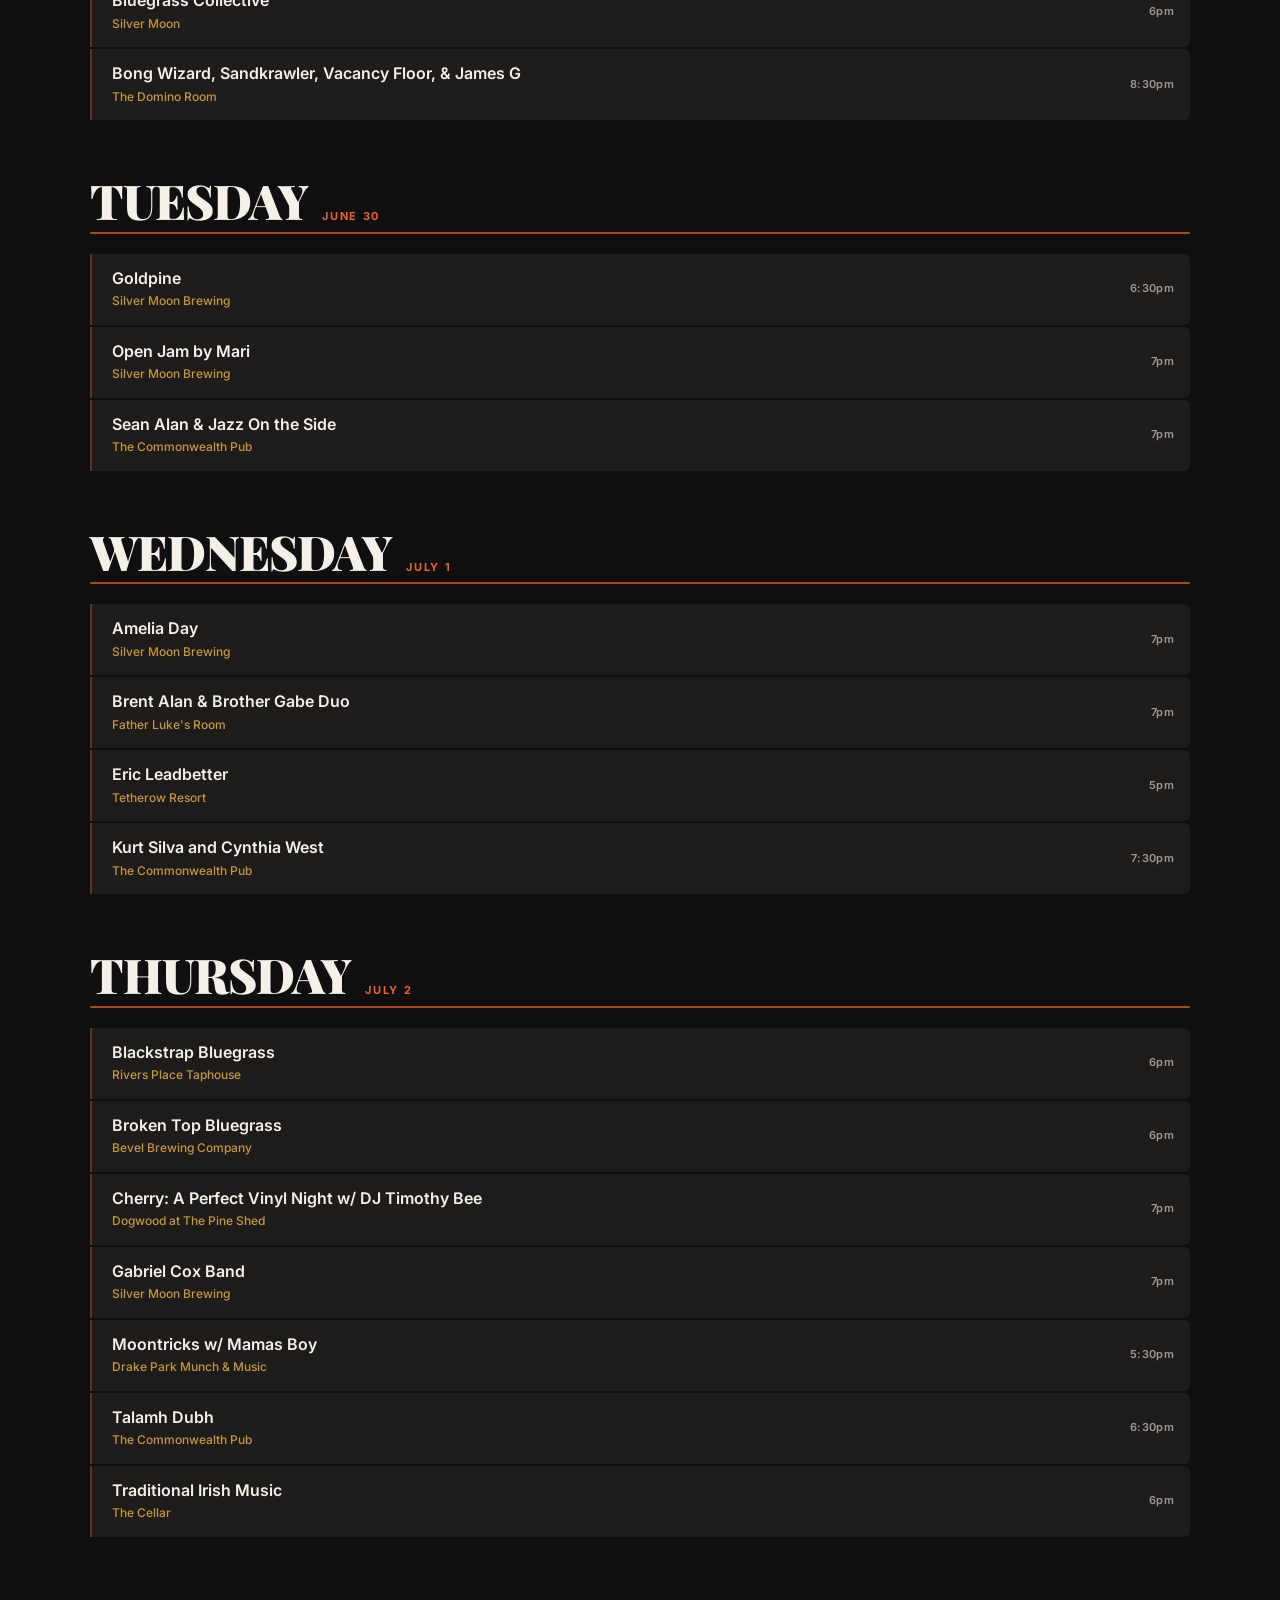
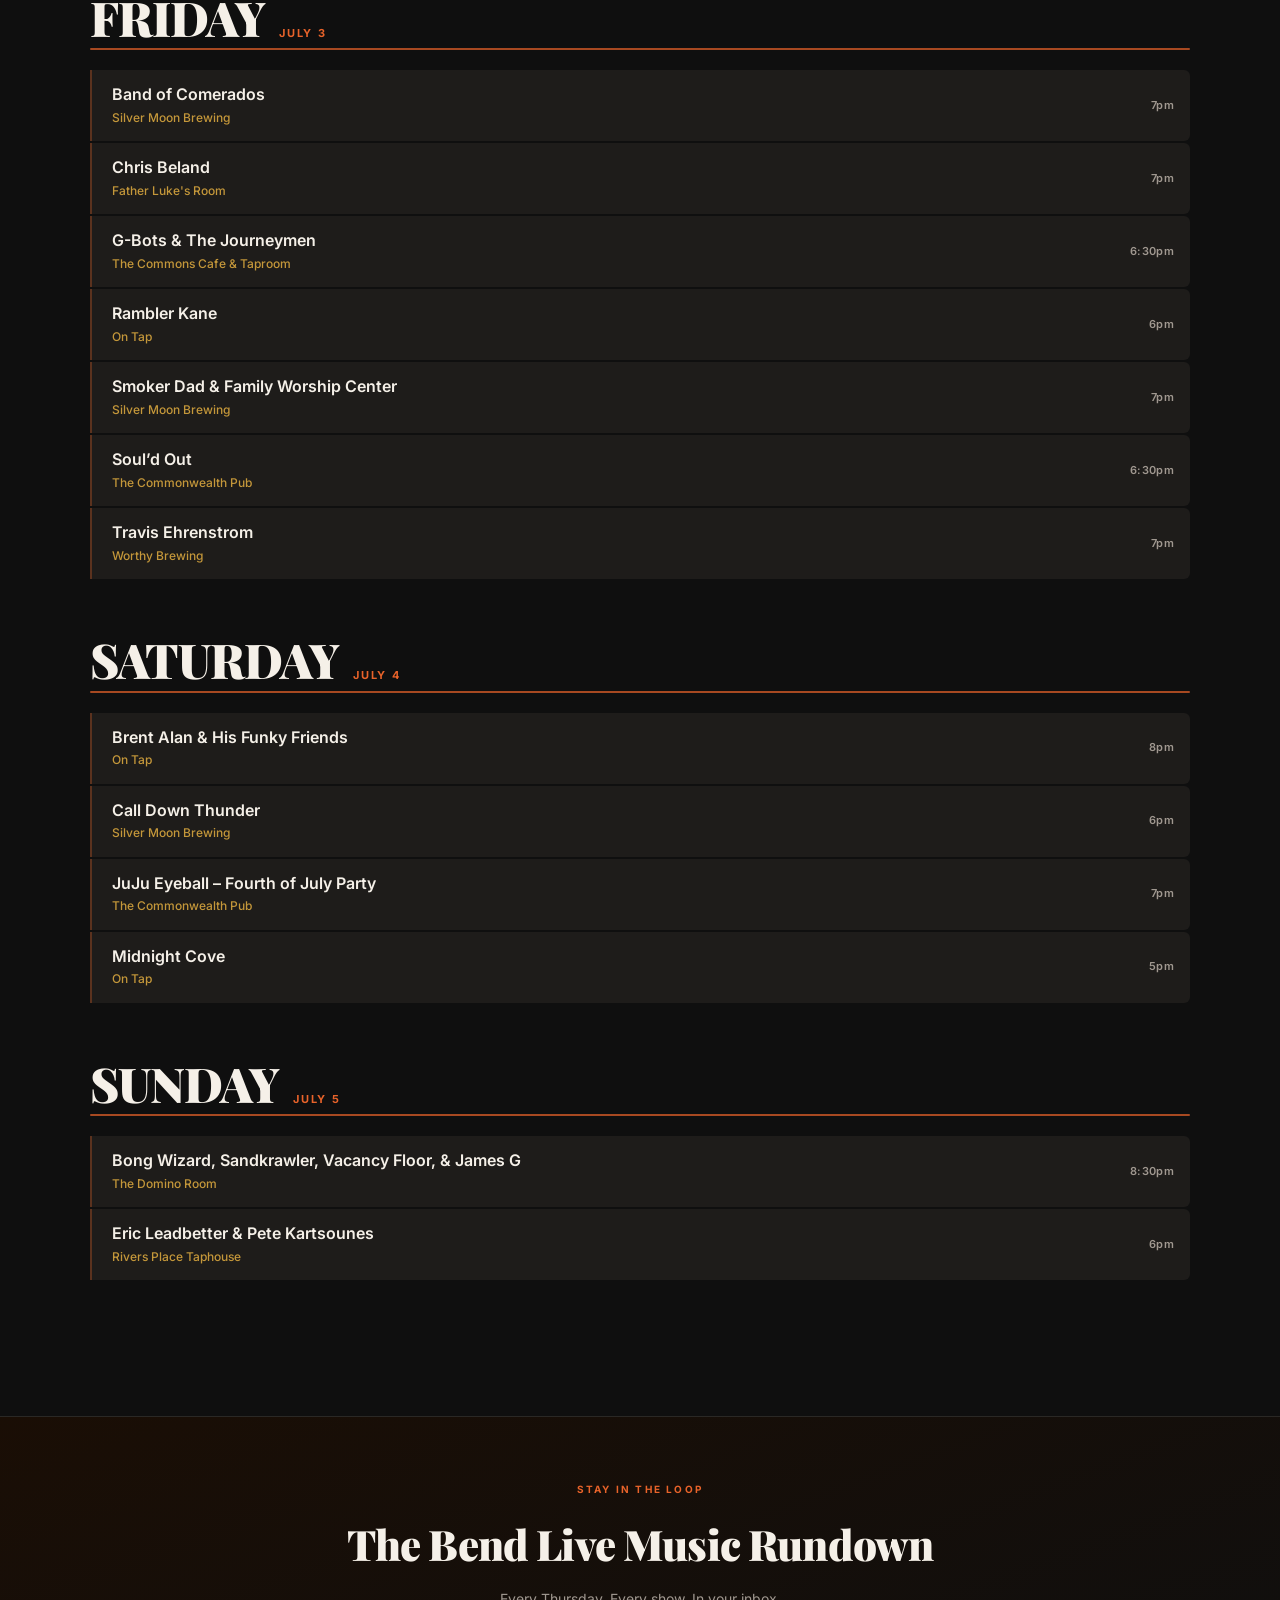
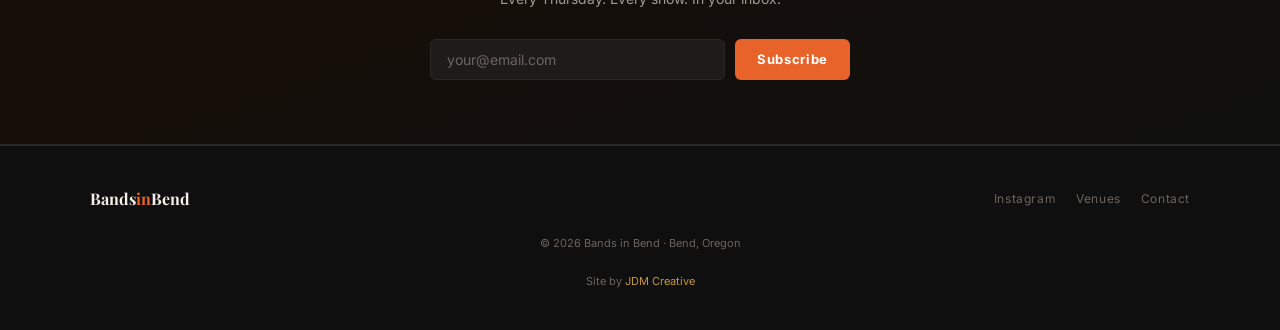
==== commit b16da65e: "Add 'Site by JDM Creative' credit to footer" ====
--- a/index.html
+++ b/index.html
@@ -82,6 +82,7 @@
         <a href="mailto:bandsinbend@gmail.com">Contact</a>
       </div>
       <div class="footer-copy">© 2026 Bands in Bend · Bend, Oregon</div>
+      <div class="footer-credit">Site by <a href="https://jdmcreative.co" target="_blank" rel="noopener">JDM Creative</a></div>
     </div>
   </footer>
 
--- a/style.css
+++ b/style.css
@@ -523,6 +523,17 @@
   margin-top: 8px;
 }
 
+.footer-credit {
+  font-size: 11px;
+  color: var(--gray);
+  width: 100%;
+  text-align: center;
+  margin-top: 4px;
+}
+
+.footer-credit a { color: var(--gold); }
+.footer-credit a:hover { color: var(--orange); }
+
 /* ── RESPONSIVE ── */
 @media (max-width: 768px) {
   /* Header: stack the logo over a centered, wrapping nav row */
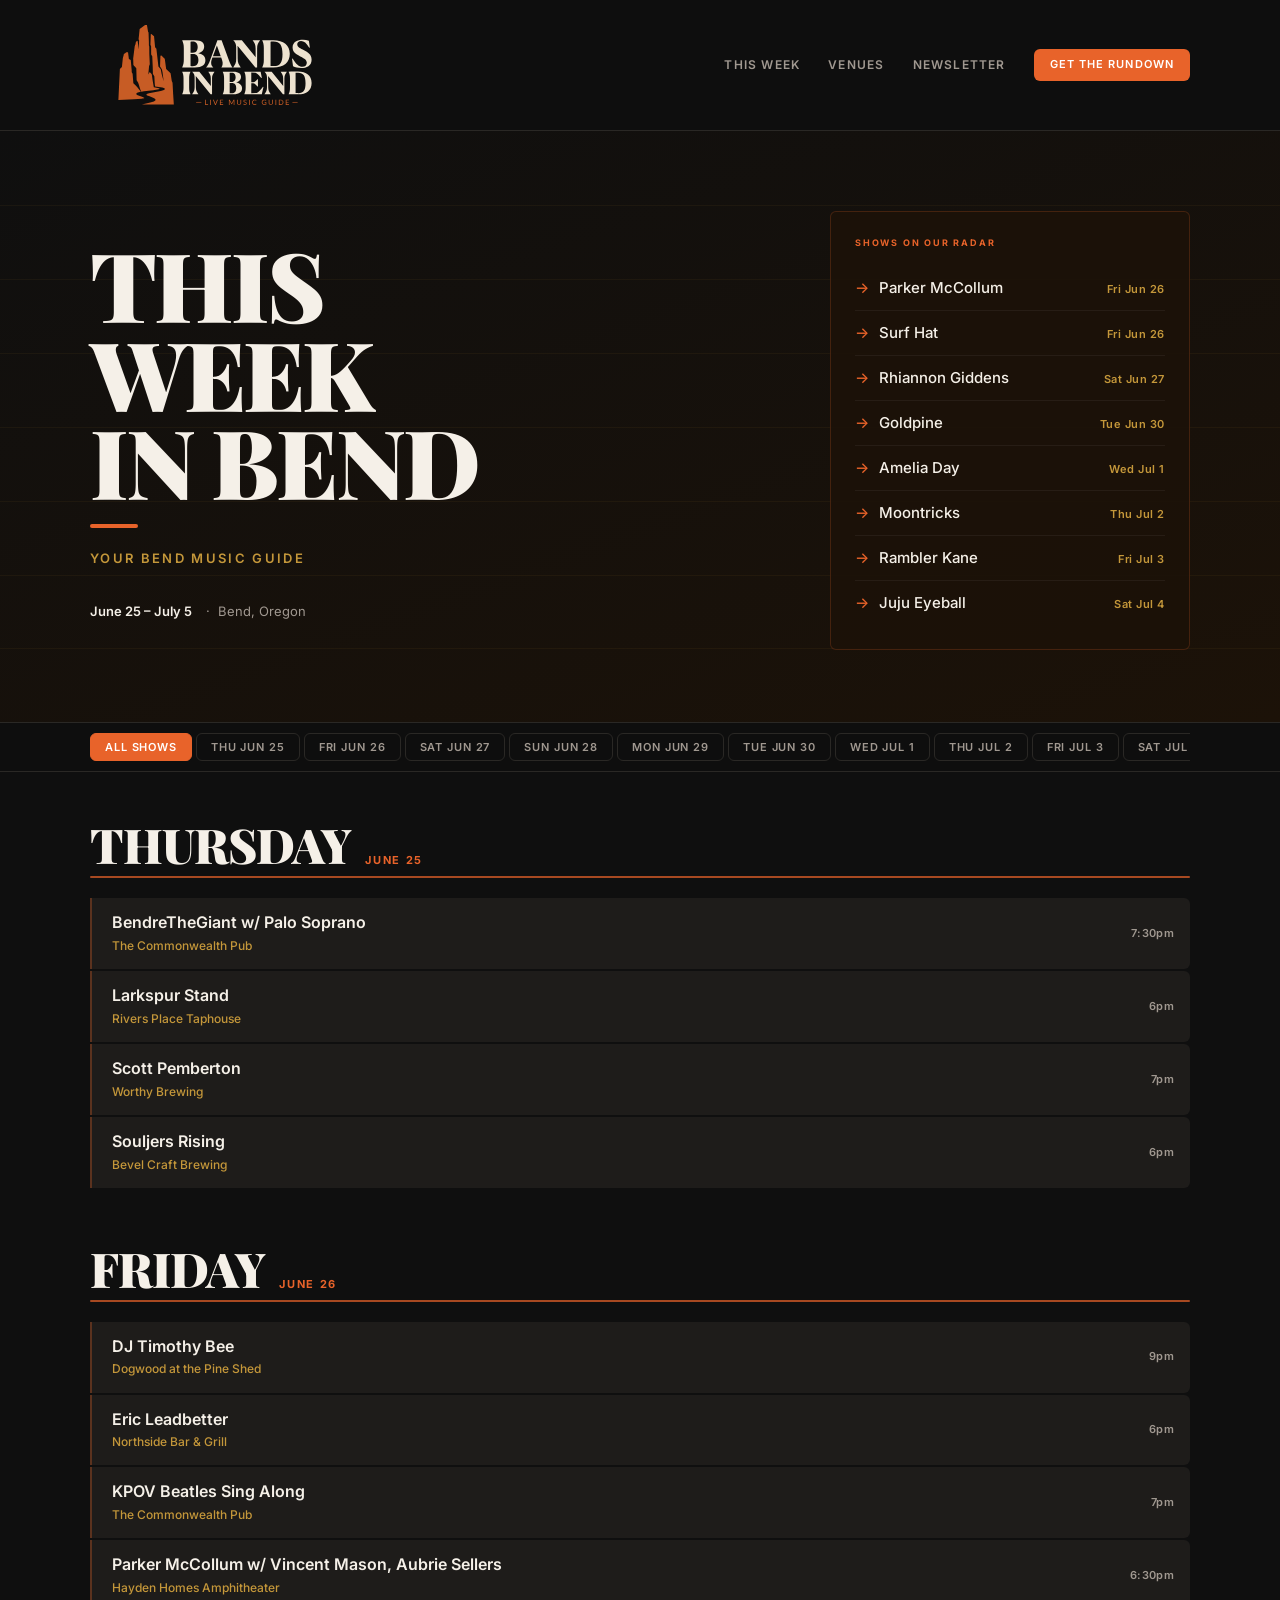
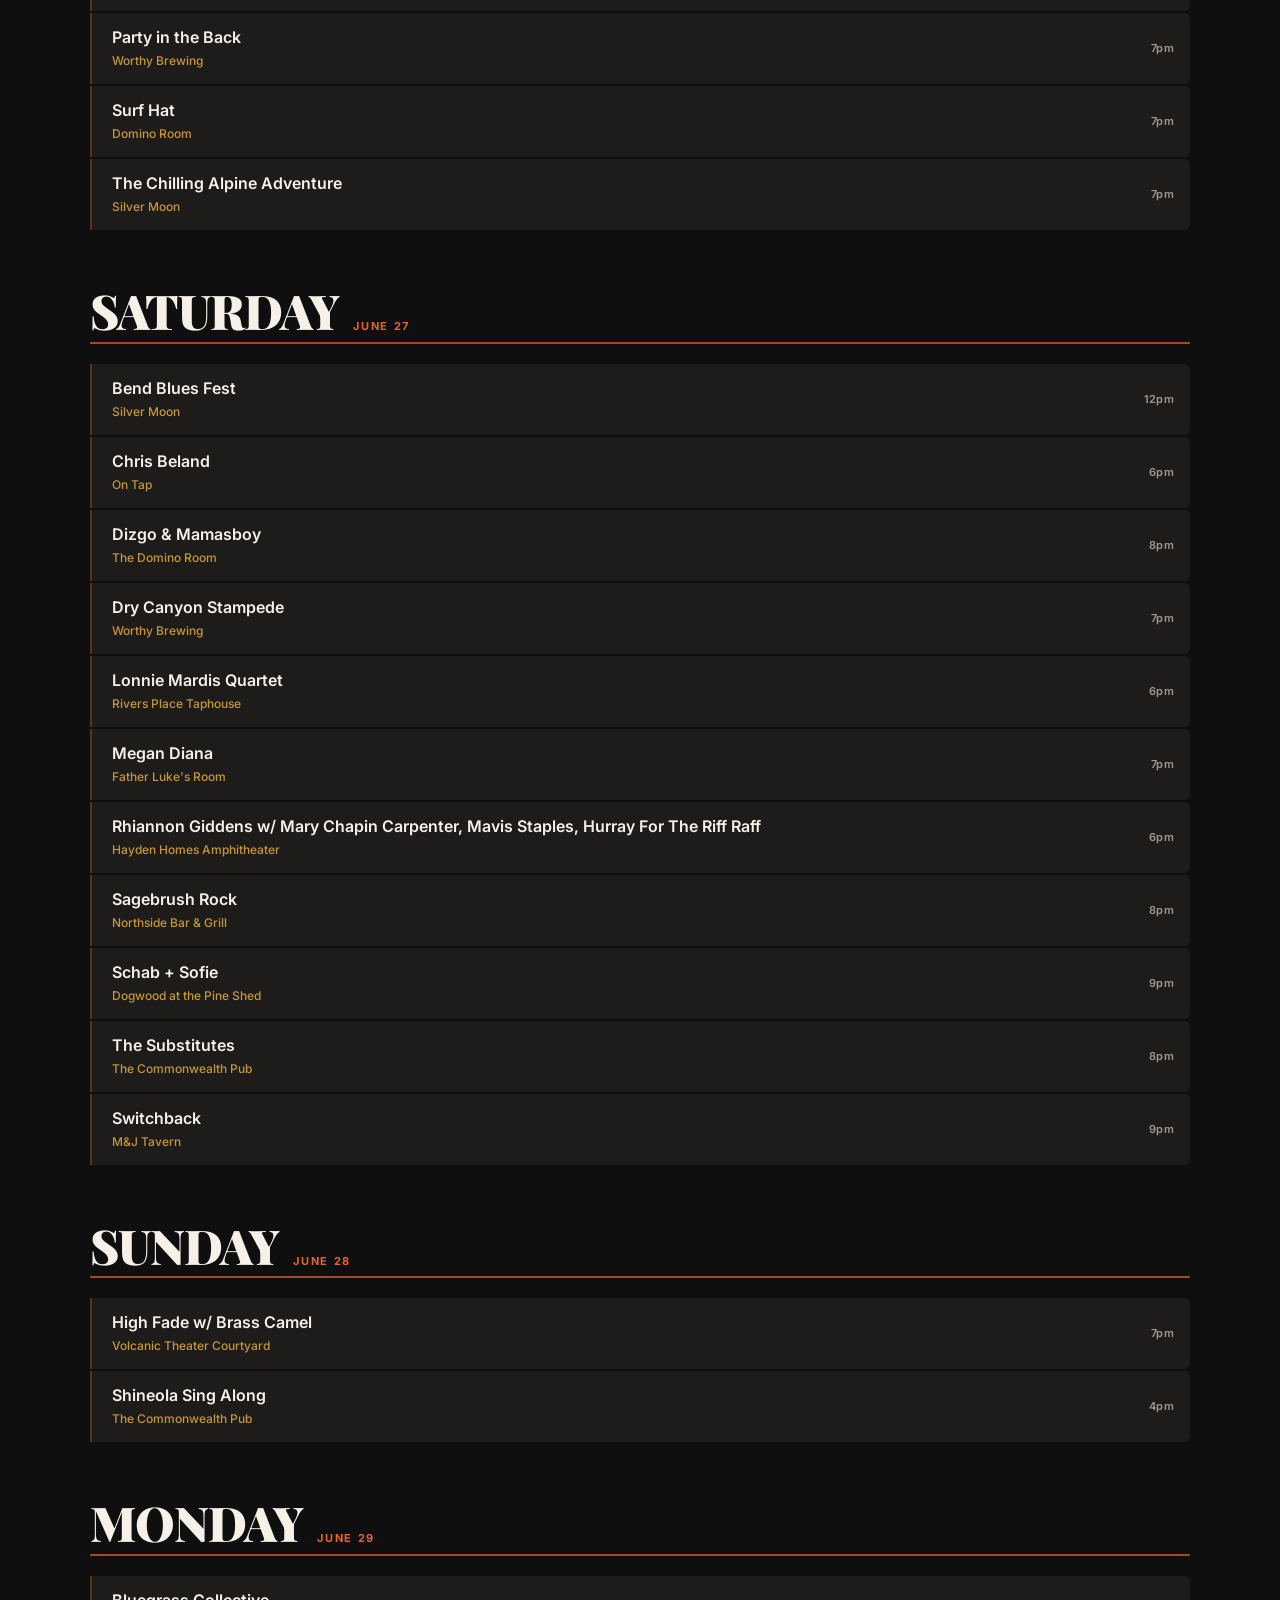
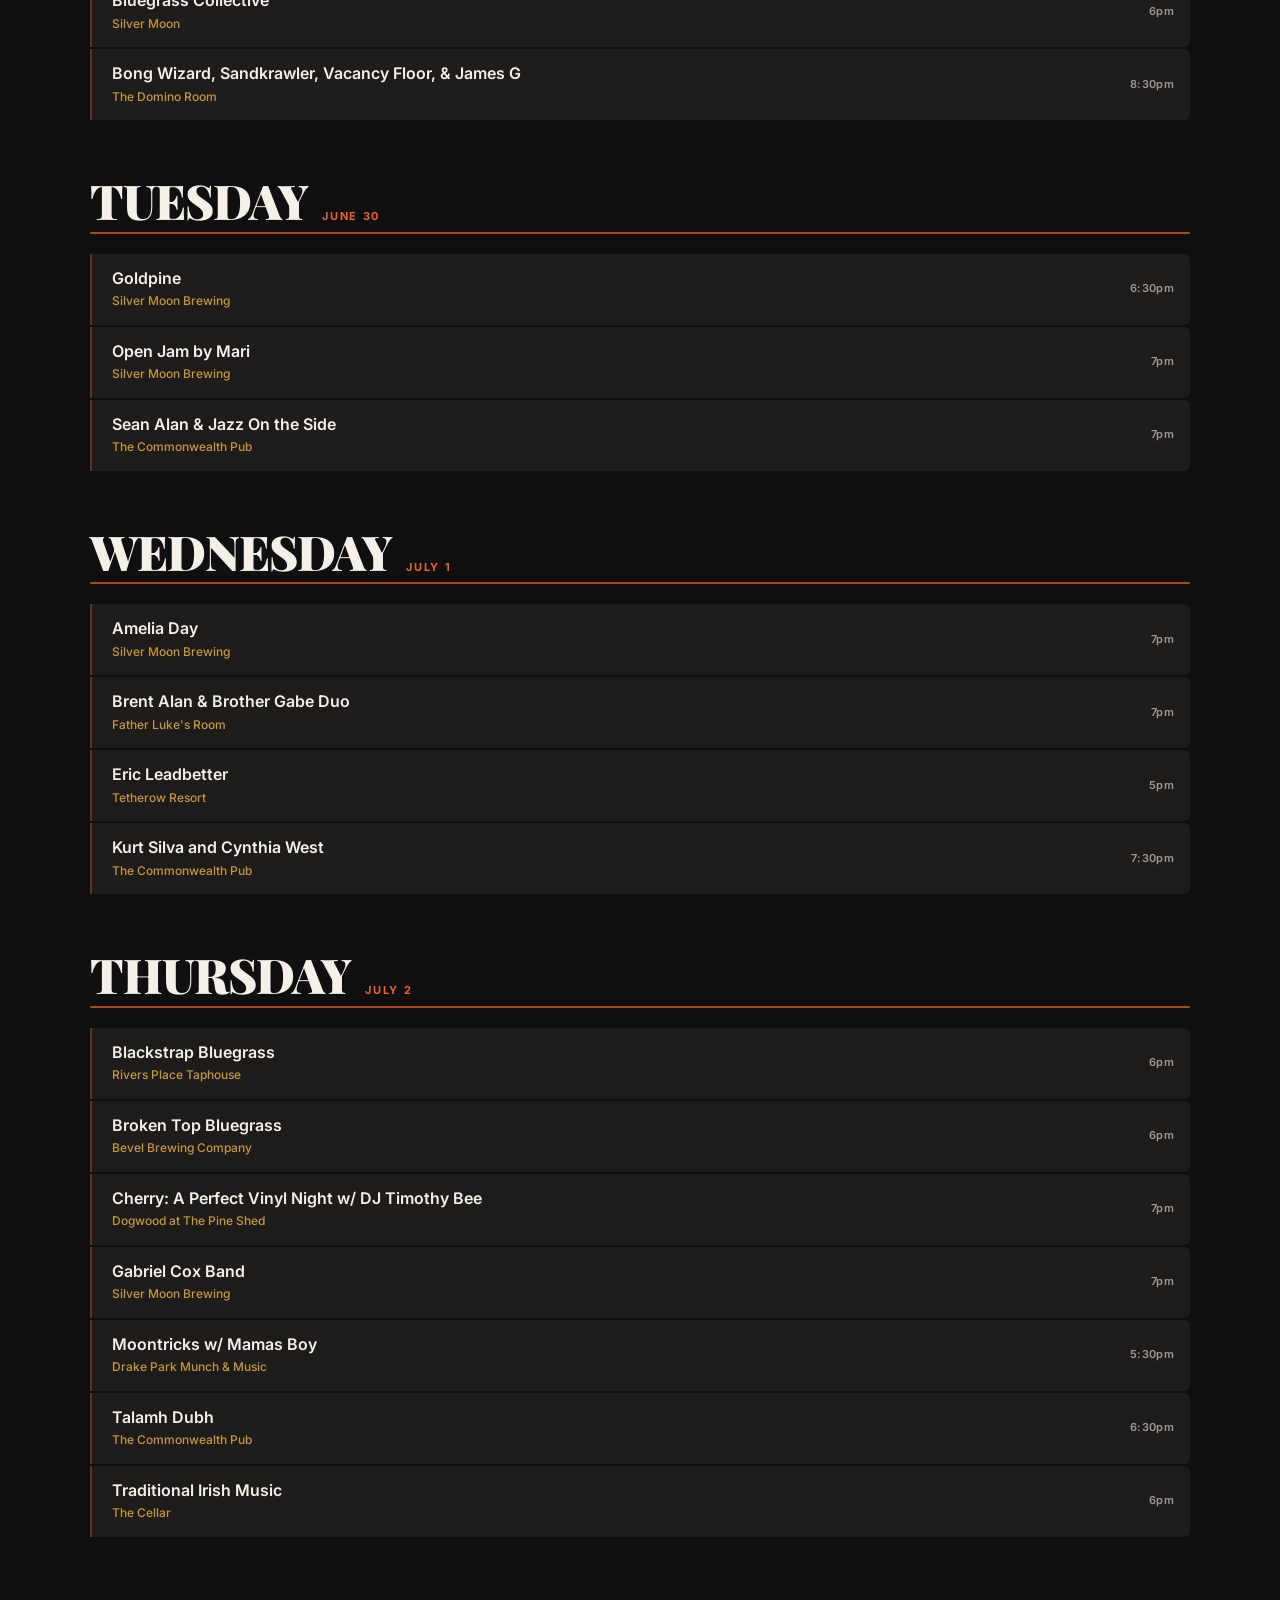
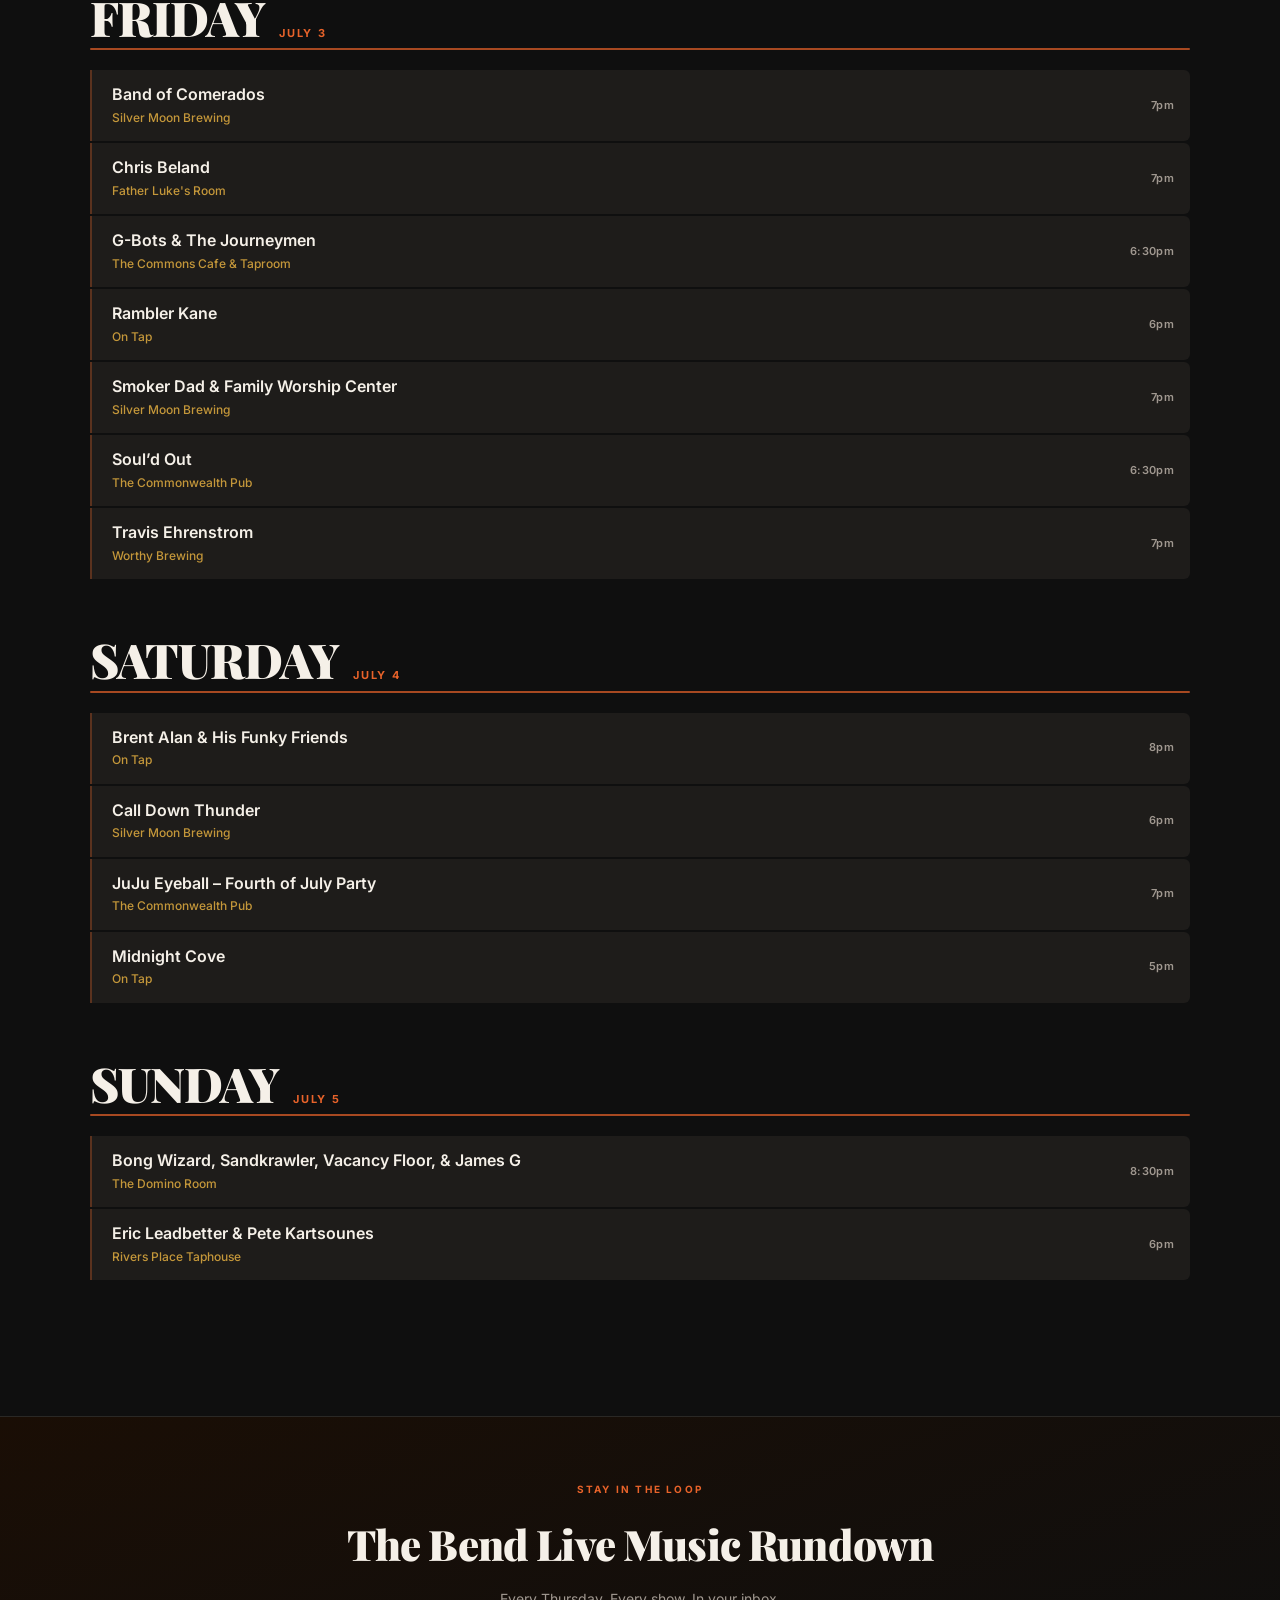
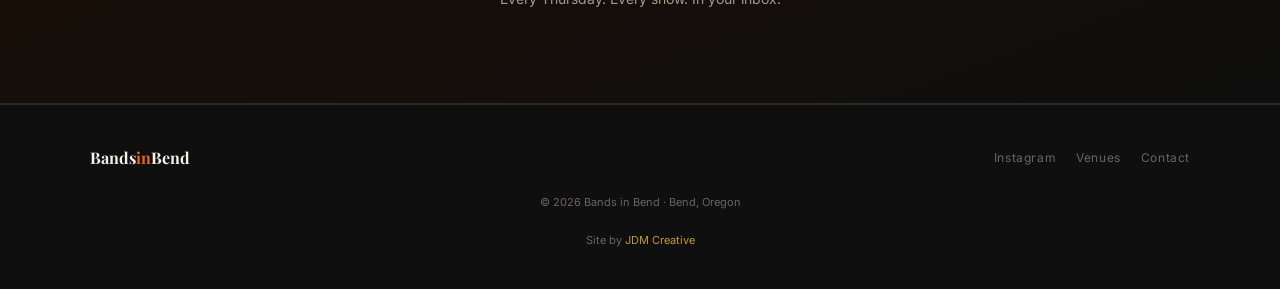
==== commit 432dc6e1: "Add Sender.net newsletter signup form" ====
--- a/index.html
+++ b/index.html
@@ -67,10 +67,10 @@
     <div class="newsletter-eyebrow">Stay in the loop</div>
     <h2 class="newsletter-title">The Bend Live Music Rundown</h2>
     <p class="newsletter-sub">Every Thursday. Every show. In your inbox.</p>
-    <form class="newsletter-form" id="newsletter-form">
-      <input type="email" name="email" placeholder="your@email.com" required />
-      <button type="submit">Subscribe</button>
-    </form>
+    <div class="newsletter-embed">
+      <!-- Sender.net embedded signup form -->
+      <div class="sender-form-field" data-sender-form-id="dL9y6j"></div>
+    </div>
   </section>
 
   <footer>
@@ -86,6 +86,26 @@
     </div>
   </footer>
 
+  <!-- Sender.net -->
+  <script>
+    (function (s, e, n, d, er) {
+      s['Sender'] = er;
+      s[er] = s[er] || function () {
+        (s[er].q = s[er].q || []).push(arguments)
+      }, s[er].l = 1 * new Date();
+      s[er].on = function(event, callback) {
+        s[er].listeners = s[er].listeners || {};
+        (s[er].listeners[event] = s[er].listeners[event] || []).push(callback);
+      };
+      var a = e.createElement(n),
+          m = e.getElementsByTagName(n)[0];
+      a.async = 1;
+      a.src = d;
+      m.parentNode.insertBefore(a, m)
+    })(window, document, 'script', 'https://cdn.sender.net/accounts_resources/universal.js', 'sender');
+    sender('7b1d3a0c8d6841')
+  </script>
+
   <script src="shows.js"></script>
   <script src="main.js"></script>
 
--- a/style.css
+++ b/style.css
@@ -437,6 +437,11 @@
   margin-bottom: 28px;
 }
 
+.newsletter-embed {
+  max-width: 480px;
+  margin: 0 auto;
+}
+
 .newsletter-form {
   display: flex;
   gap: 10px;
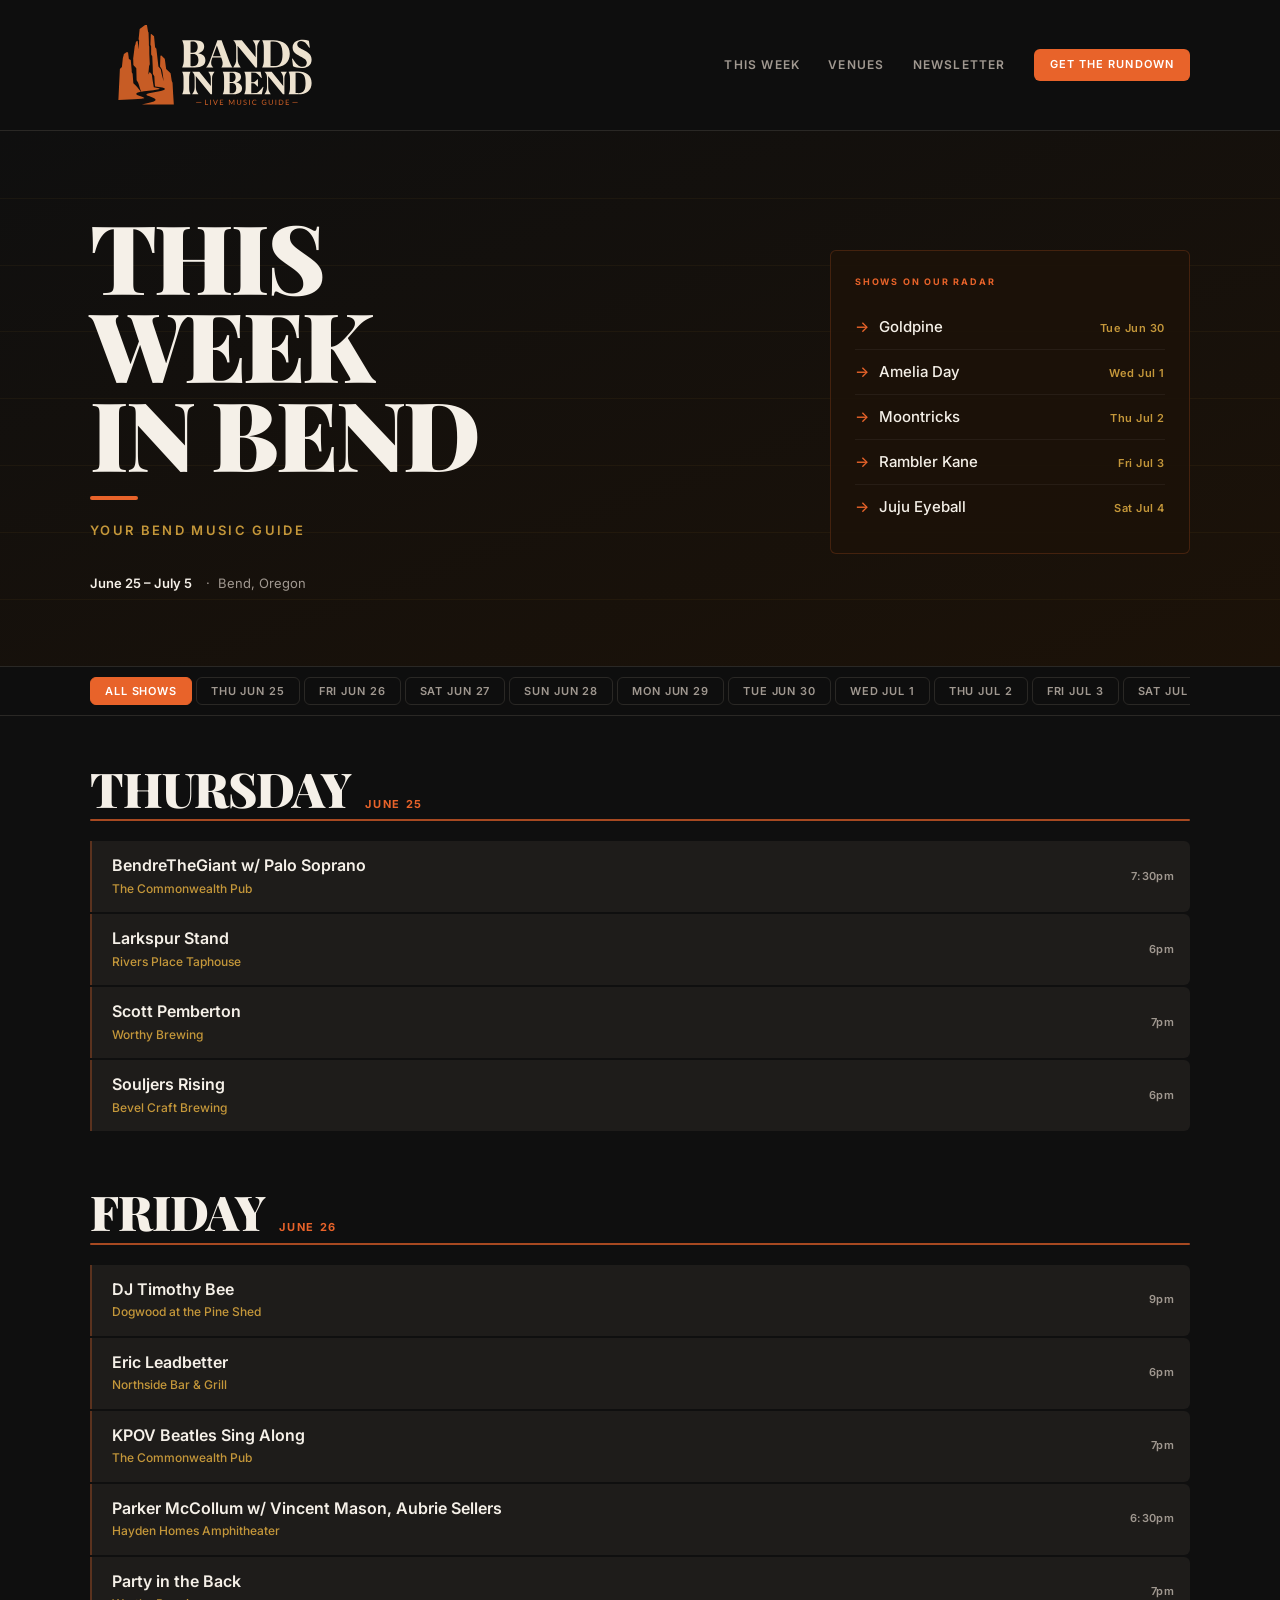
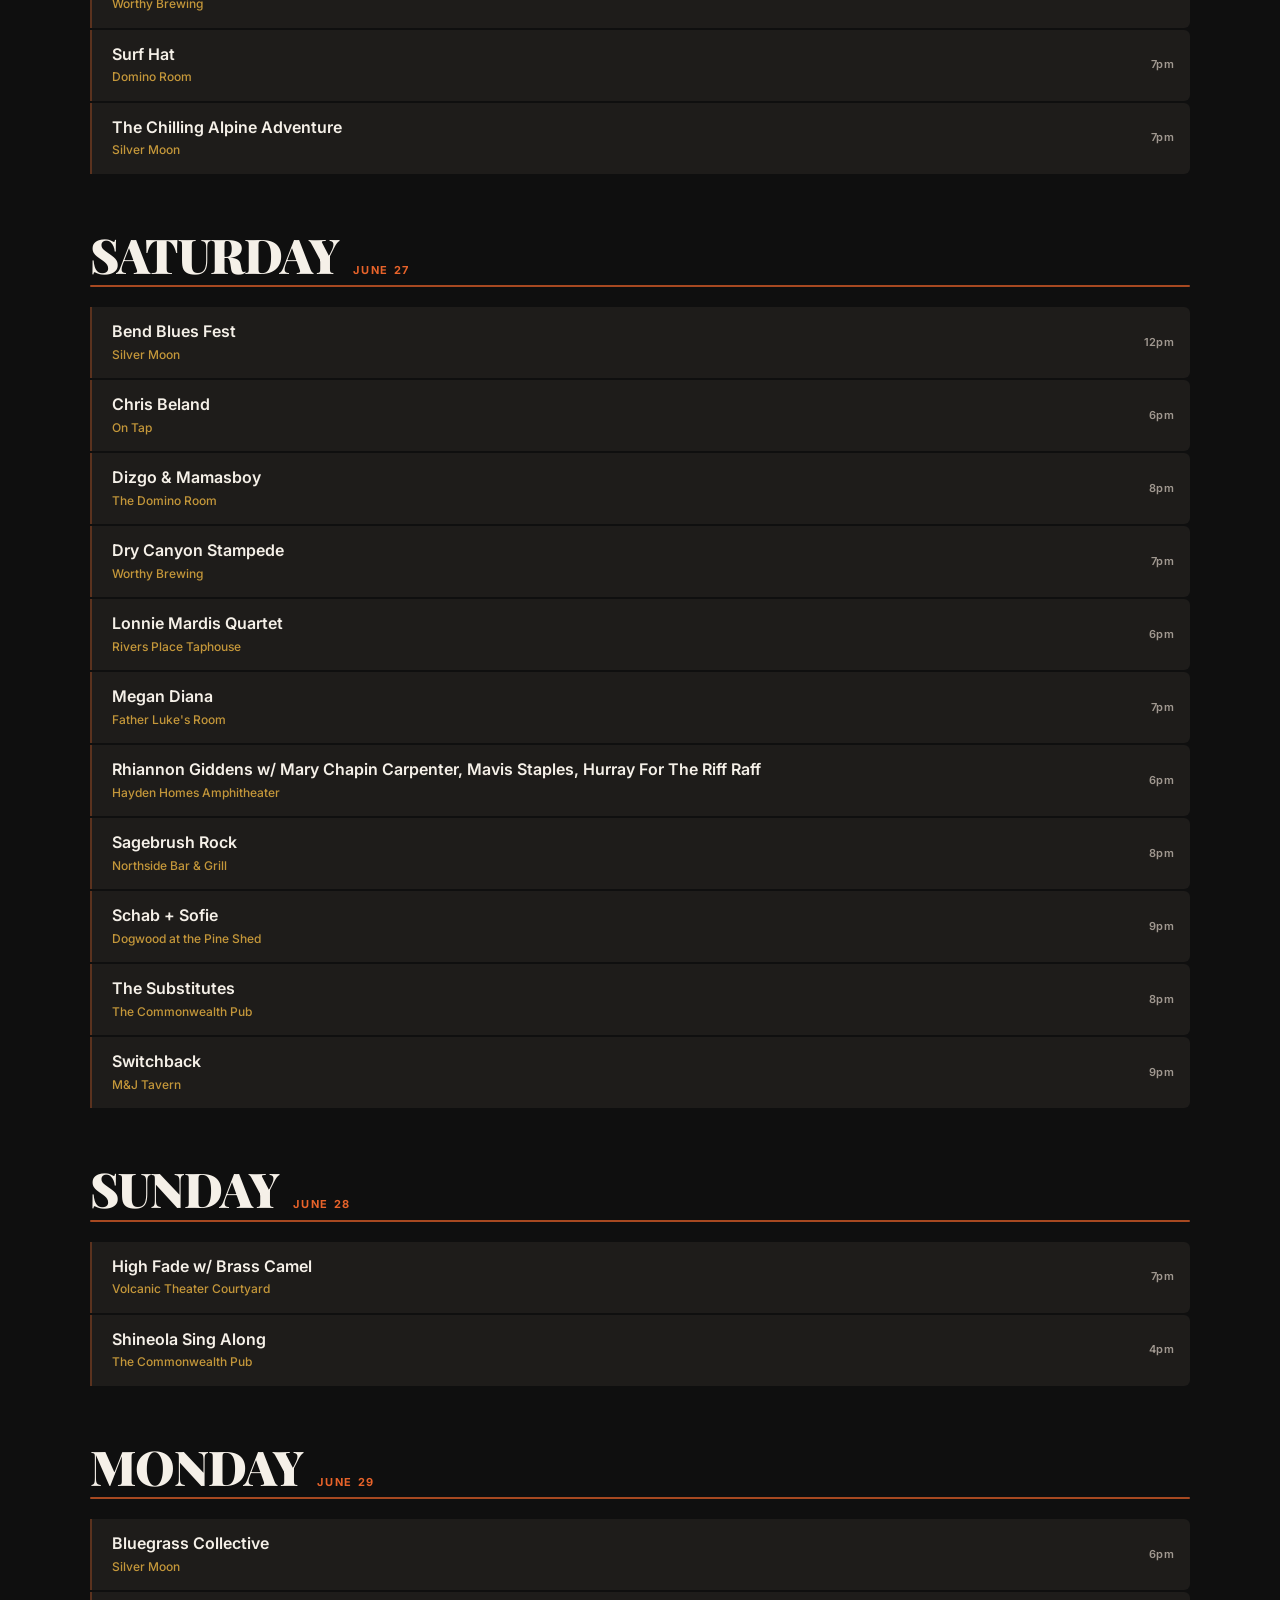
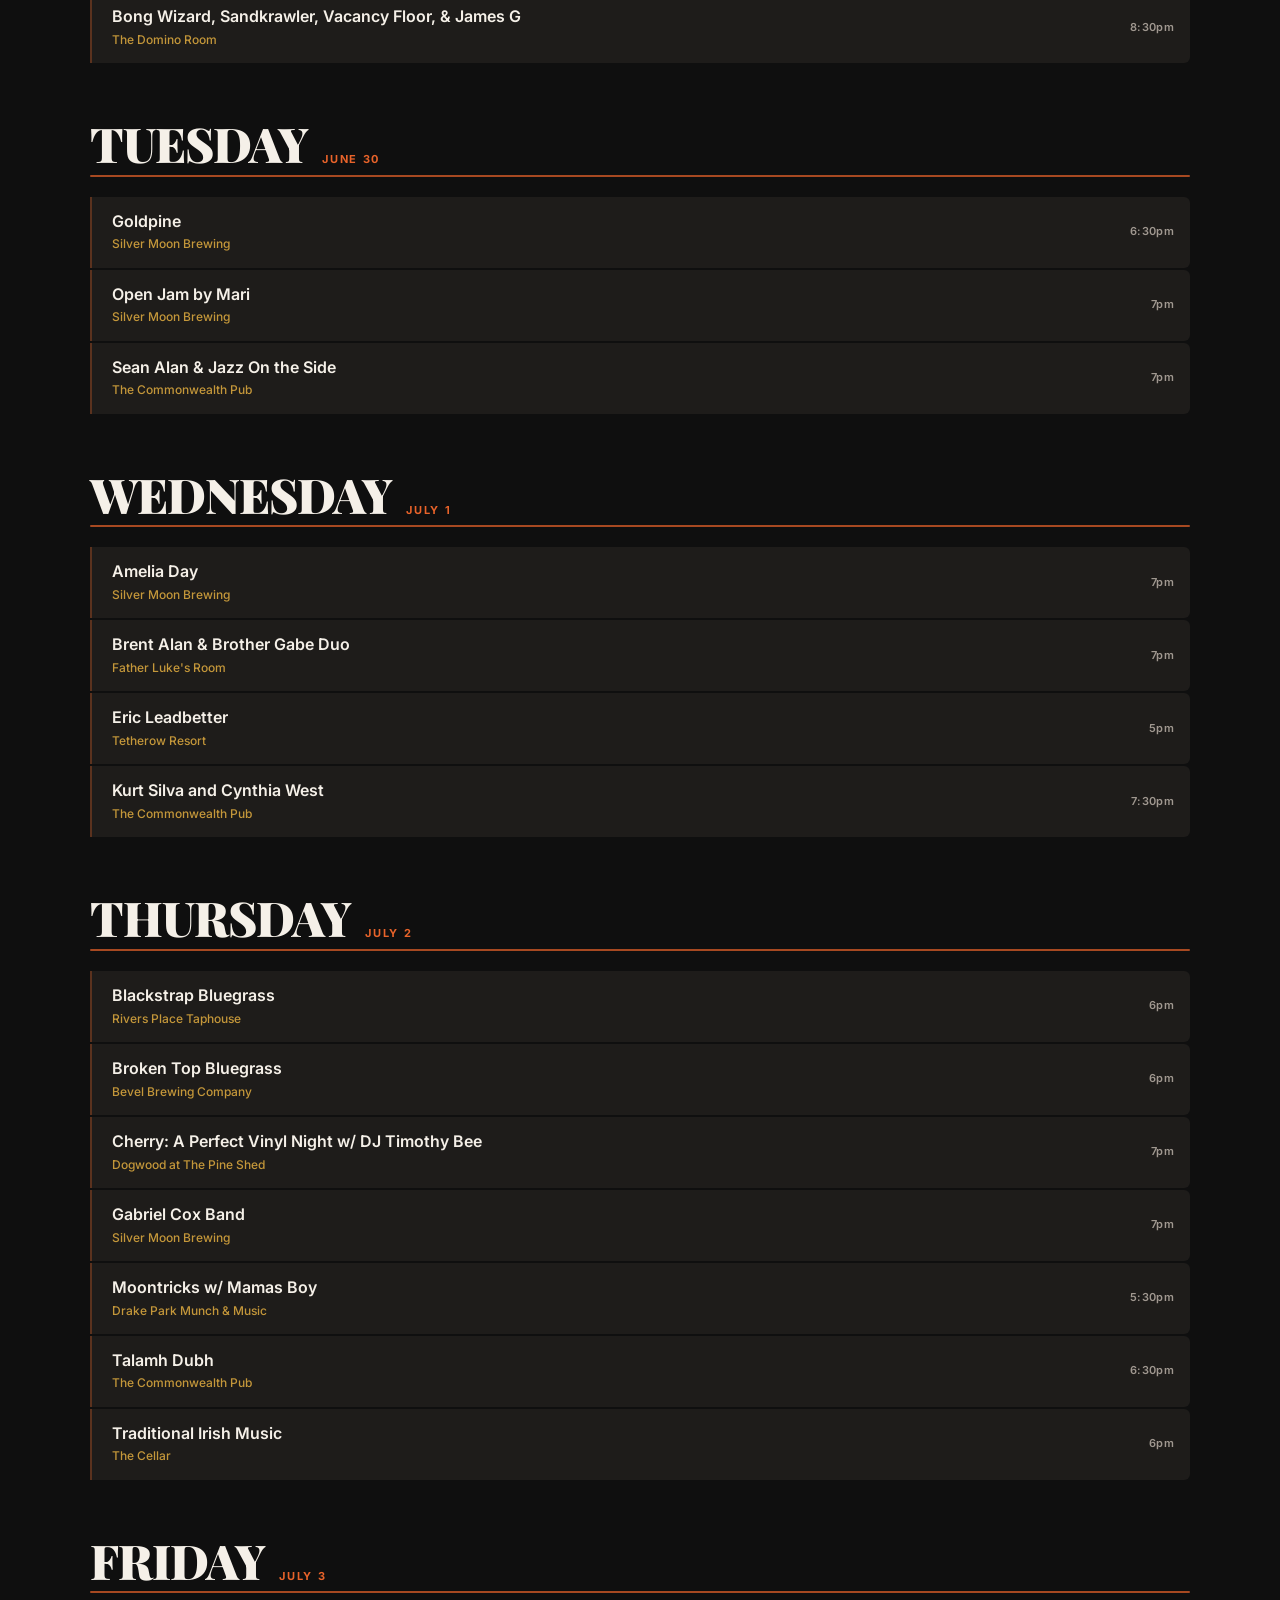
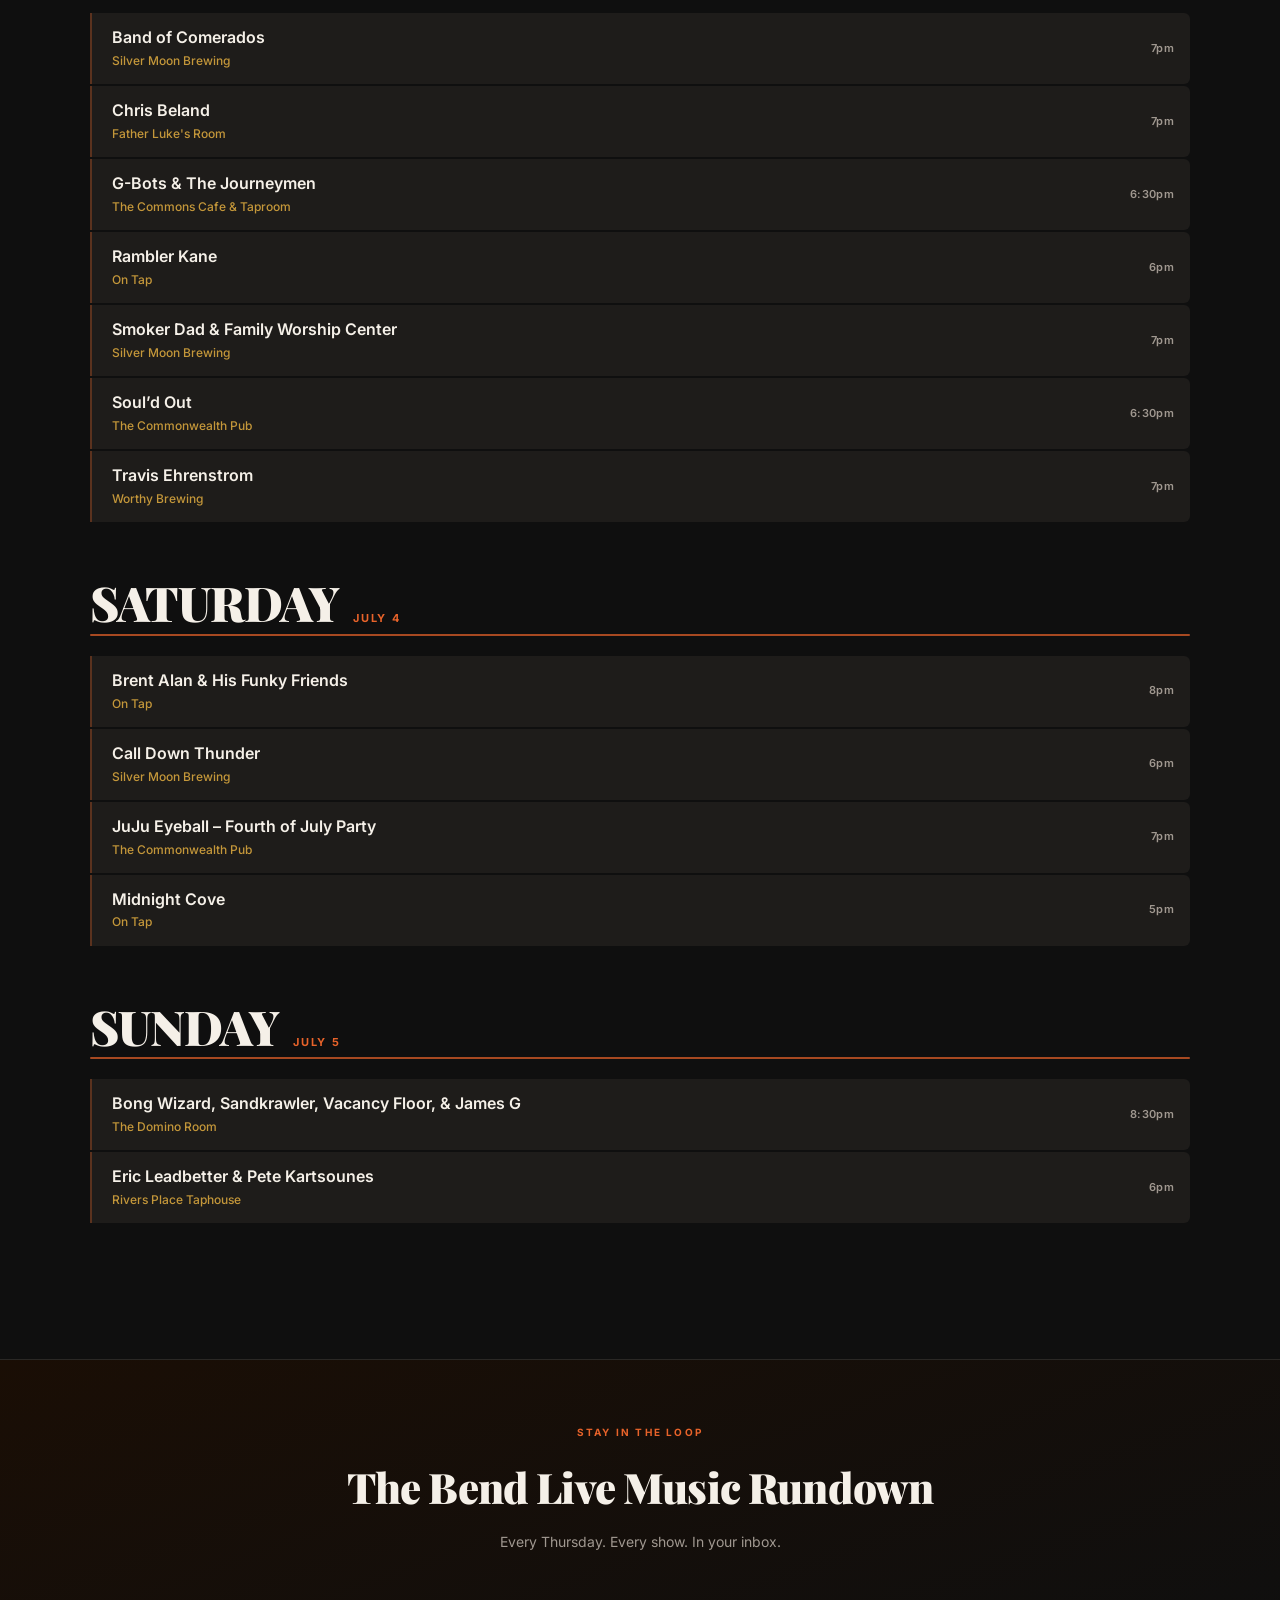
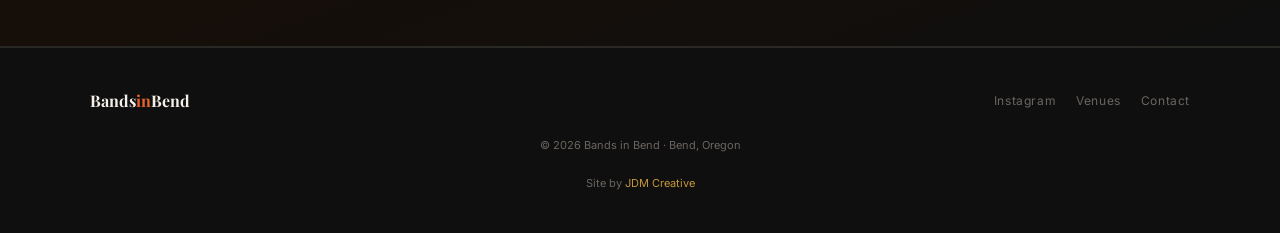
==== commit baf1911f: "Add favicon and social preview image" ====
--- a/index.html
+++ b/index.html
@@ -9,8 +9,17 @@
   <meta property="og:description" content="Your weekly guide to live music in Bend, Oregon." />
   <meta property="og:type" content="website" />
   <meta property="og:url" content="https://bandsinbend.com" />
+  <meta property="og:image" content="https://bandsinbend.com/og-image.png" />
+  <meta property="og:image:width" content="1200" />
+  <meta property="og:image:height" content="630" />
+  <meta property="og:image:alt" content="Bands in Bend — Live Music Guide" />
+  <meta name="twitter:card" content="summary_large_image" />
+  <meta name="twitter:title" content="Bands in Bend" />
+  <meta name="twitter:description" content="Your weekly guide to live music in Bend, Oregon." />
+  <meta name="twitter:image" content="https://bandsinbend.com/og-image.png" />
   <meta name="theme-color" content="#0F0F0F" />
-  <link rel="icon" href="data:image/svg+xml,<svg xmlns='http://www.w3.org/2000/svg' viewBox='0 0 100 100'><text y='.9em' font-size='90'>🎸</text></svg>" />
+  <link rel="icon" type="image/svg+xml" href="favicon.svg" />
+  <link rel="apple-touch-icon" href="apple-touch-icon.png" />
   <link rel="stylesheet" href="style.css" />
 </head>
 <body>
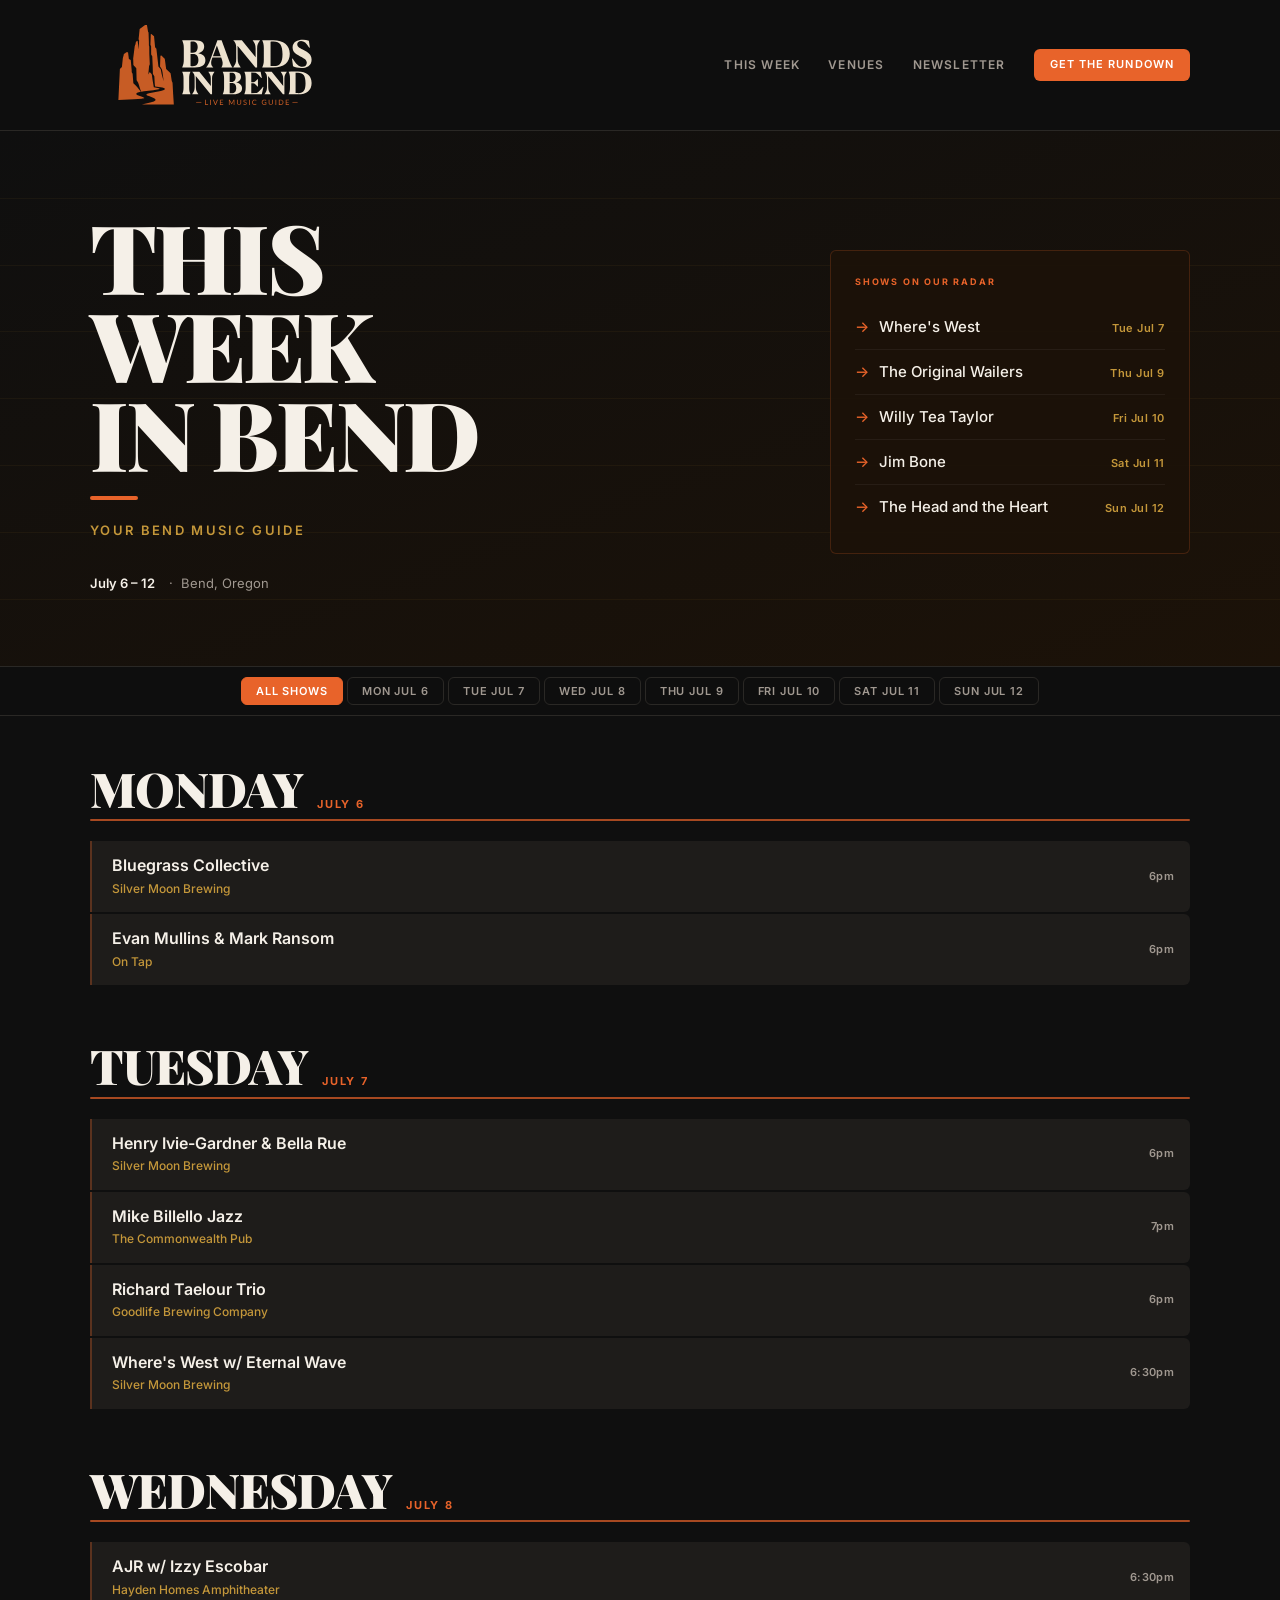
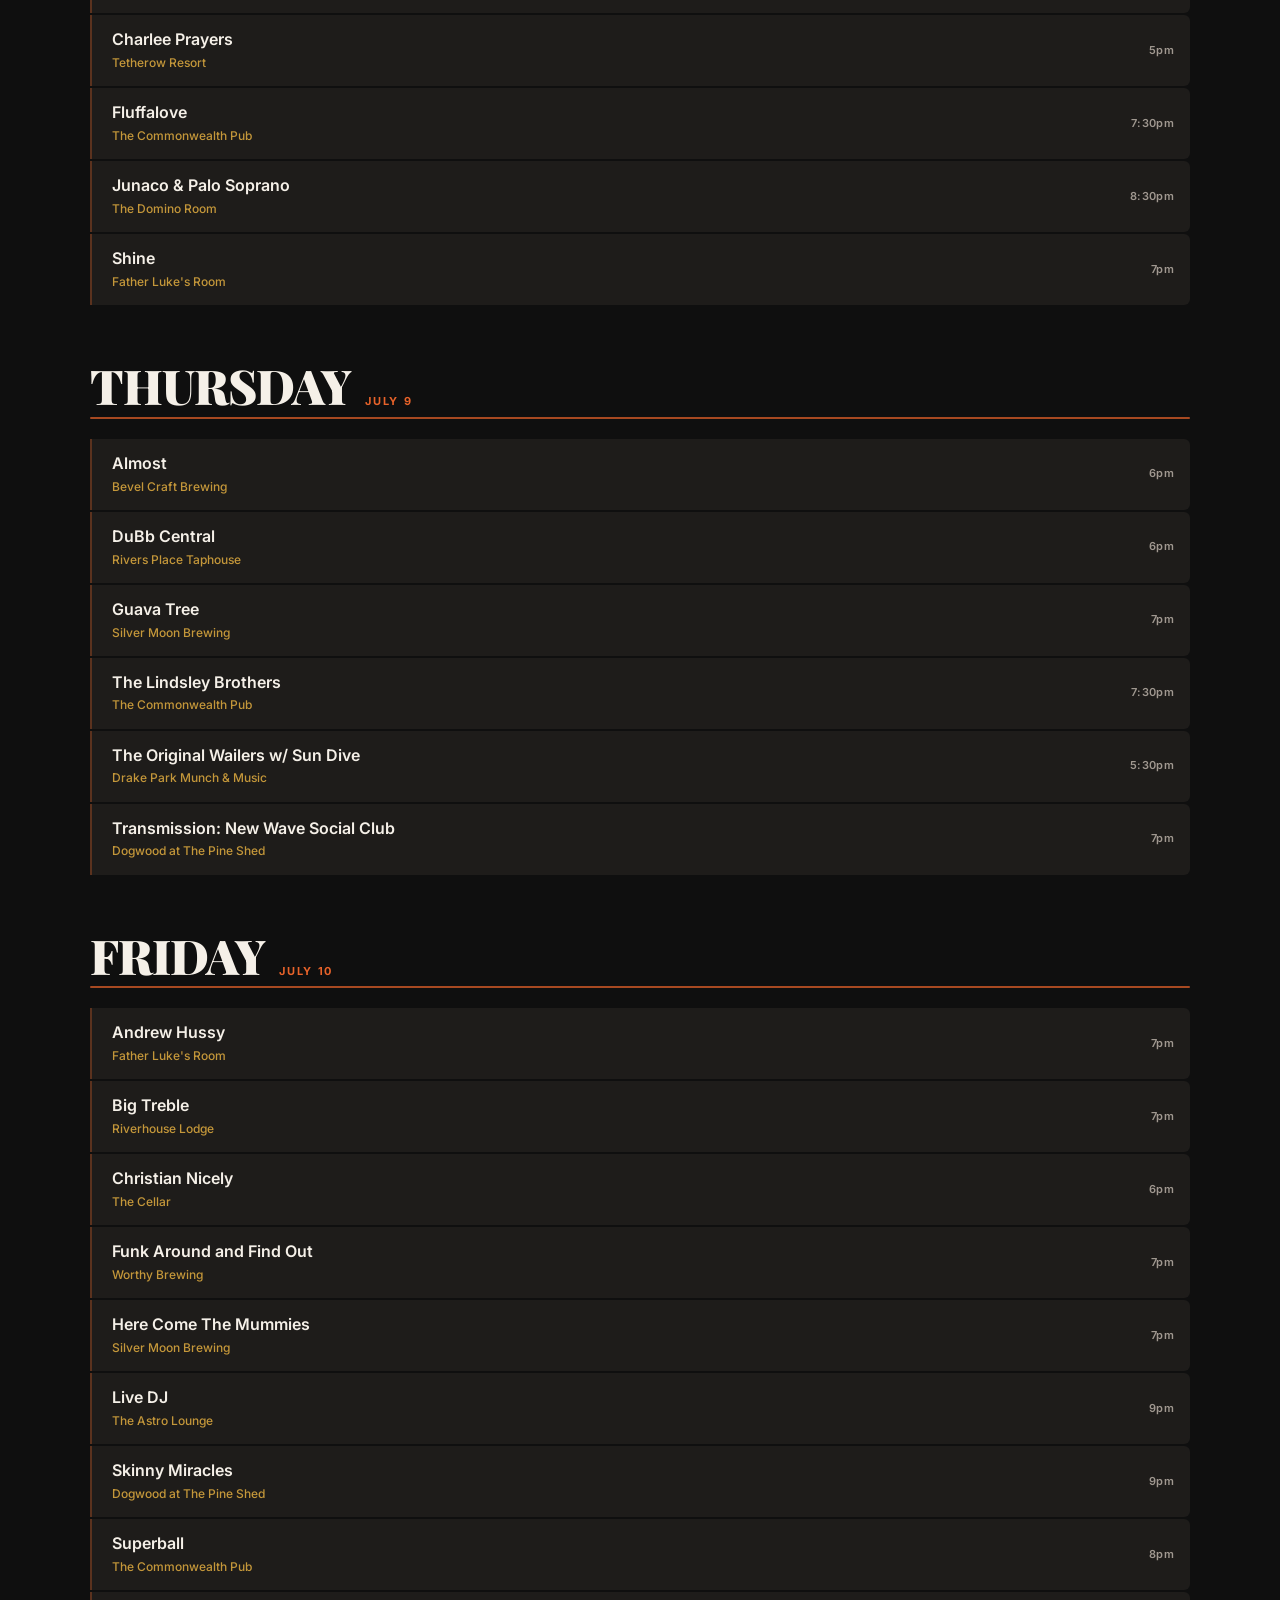
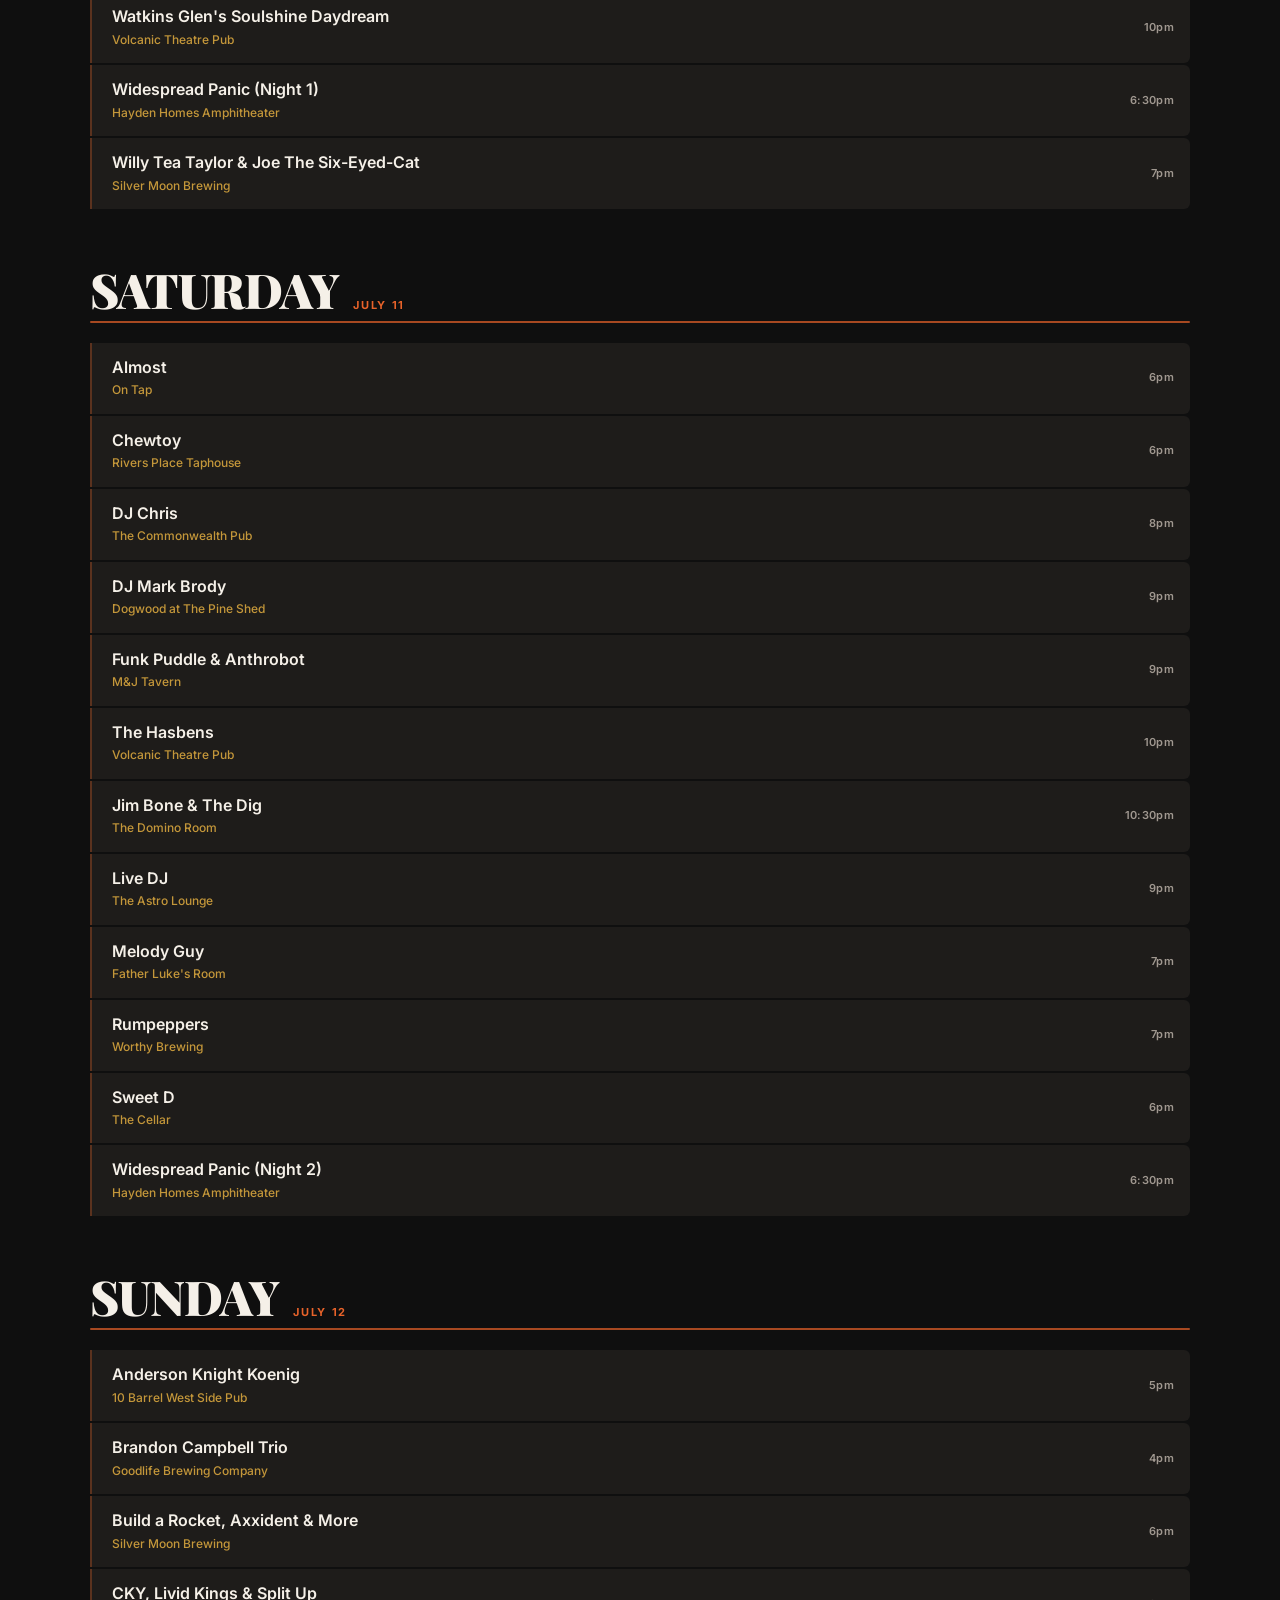
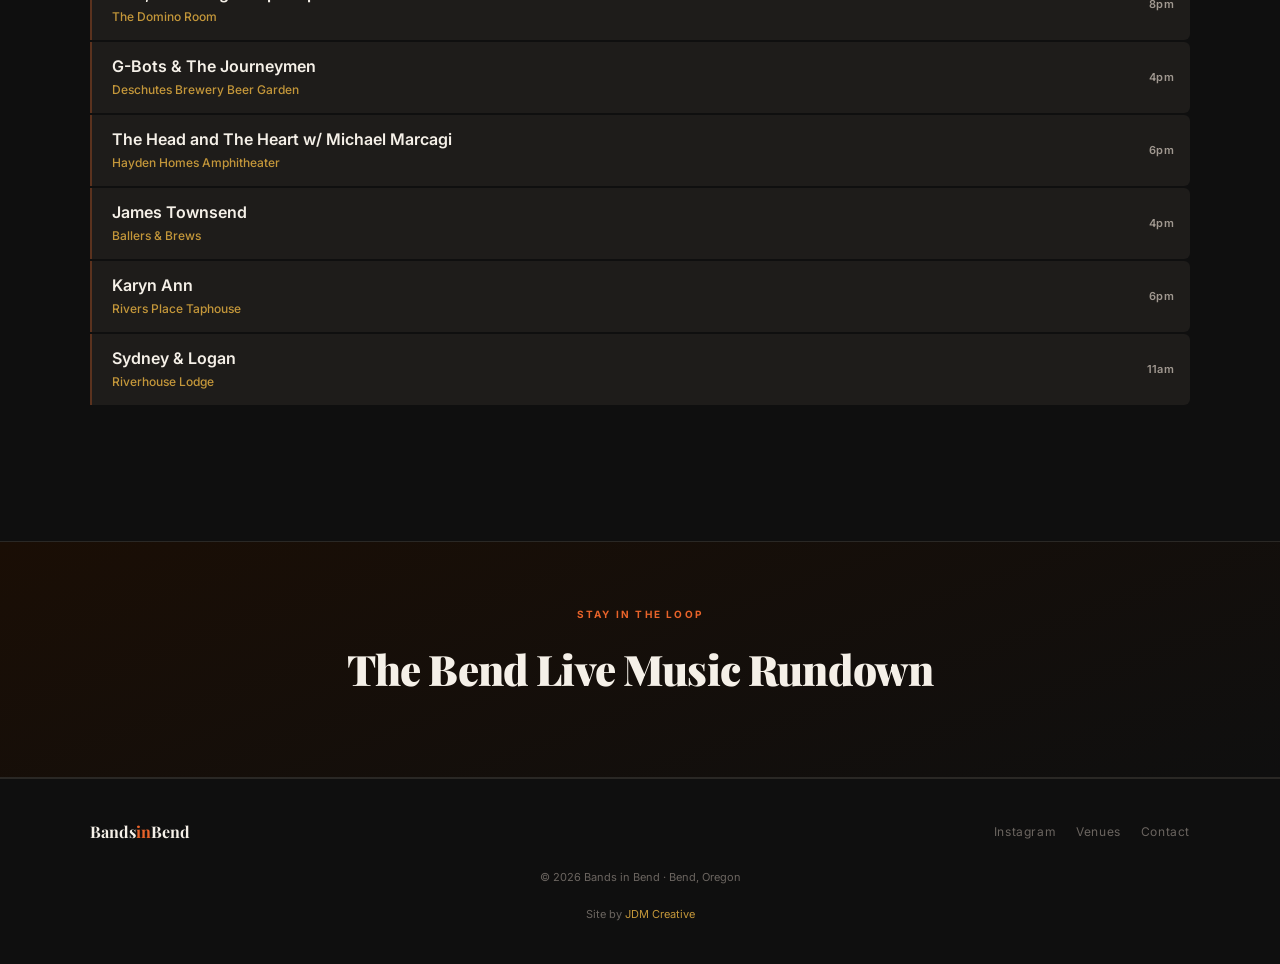
==== commit dc14212d: "update index.html" ====
--- a/index.html
+++ b/index.html
@@ -75,7 +75,6 @@
   <section class="newsletter" id="newsletter">
     <div class="newsletter-eyebrow">Stay in the loop</div>
     <h2 class="newsletter-title">The Bend Live Music Rundown</h2>
-    <p class="newsletter-sub">Every Thursday. Every show. In your inbox.</p>
     <div class="newsletter-embed">
       <!-- Sender.net embedded signup form -->
       <div class="sender-form-field" data-sender-form-id="dL9y6j"></div>
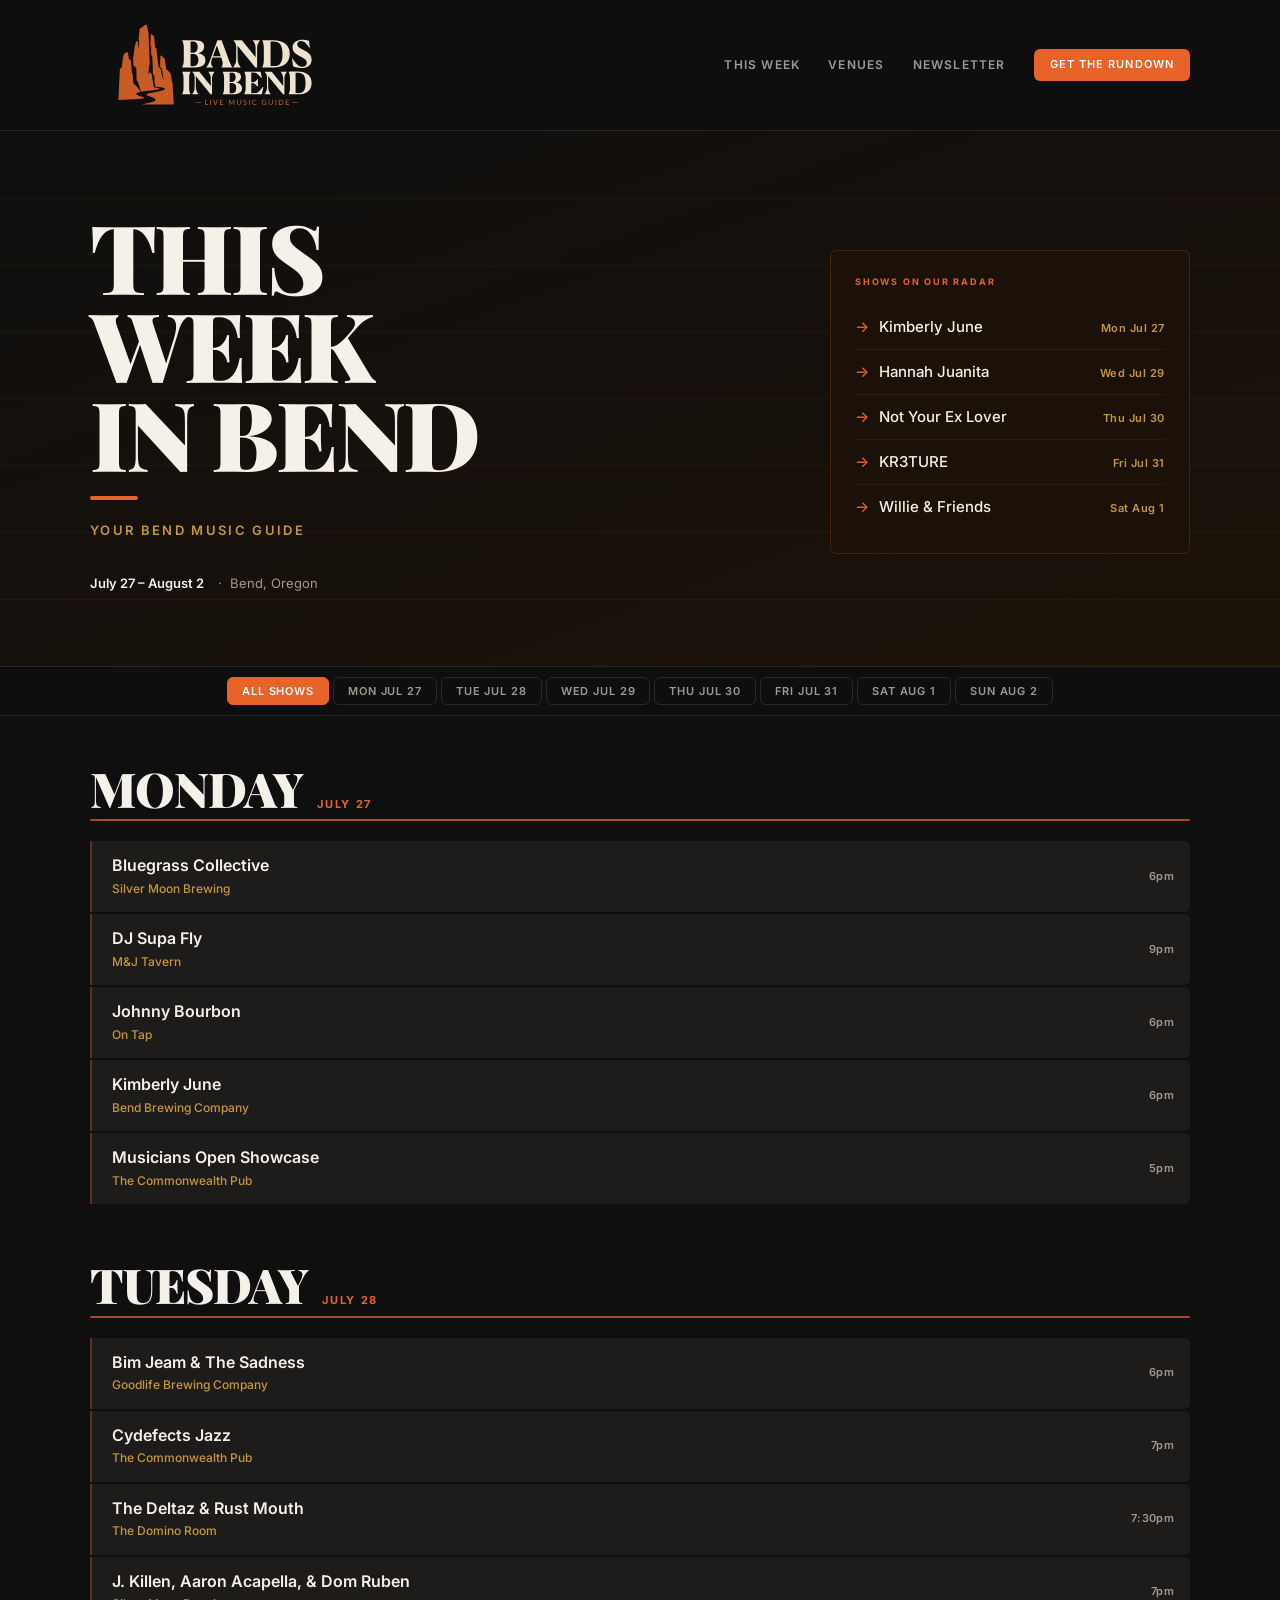
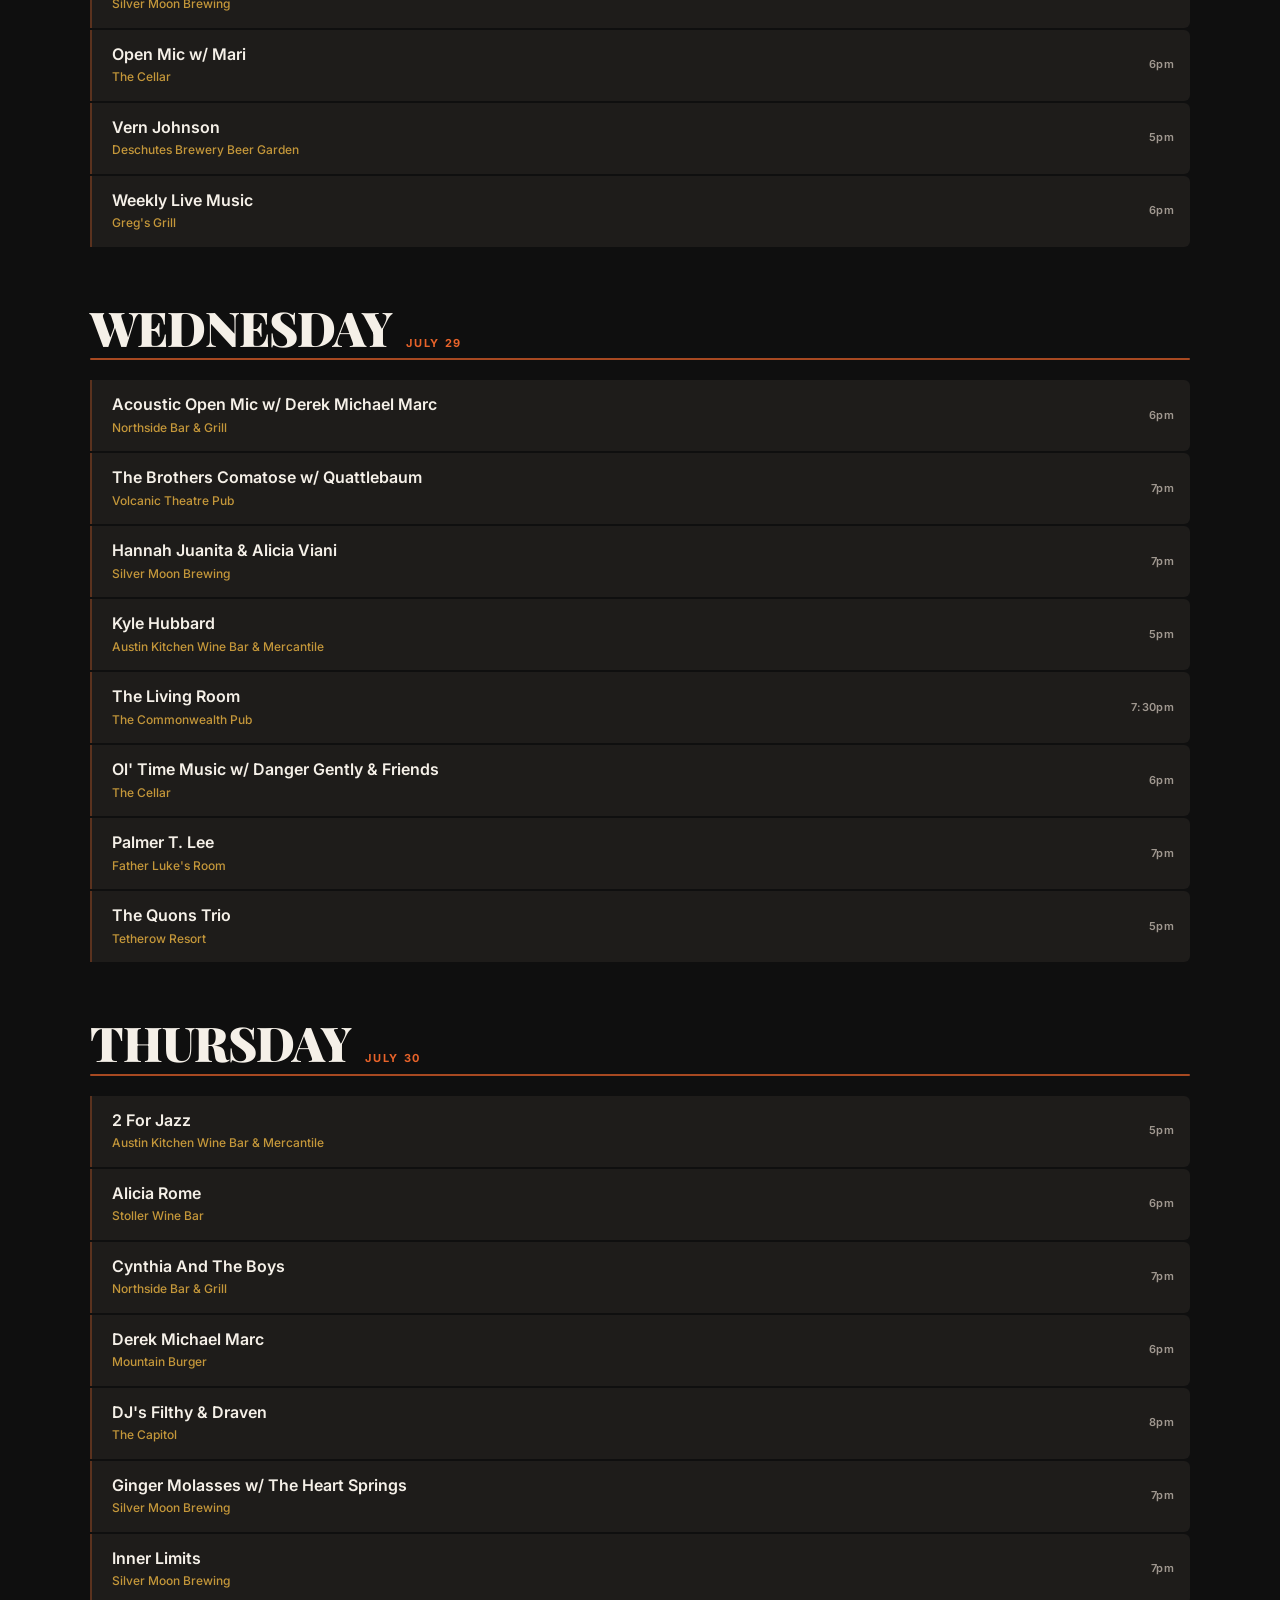
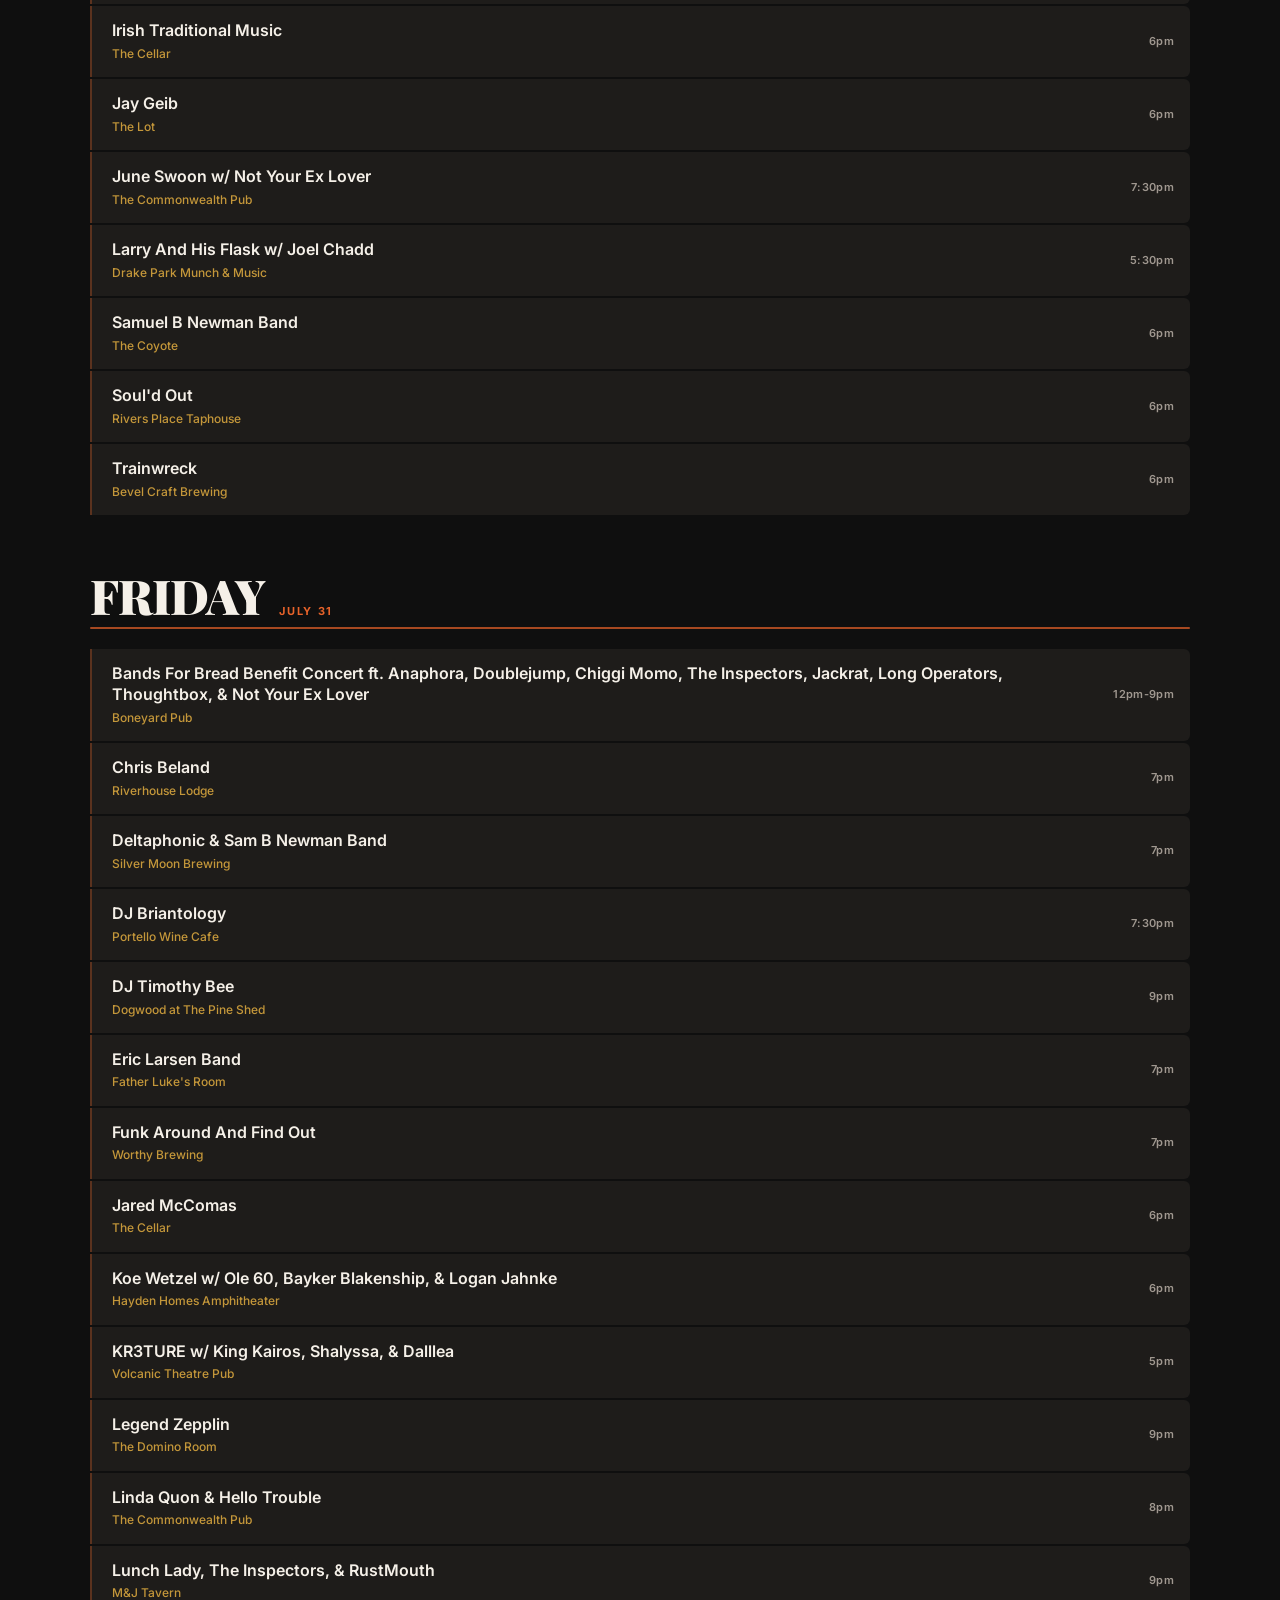
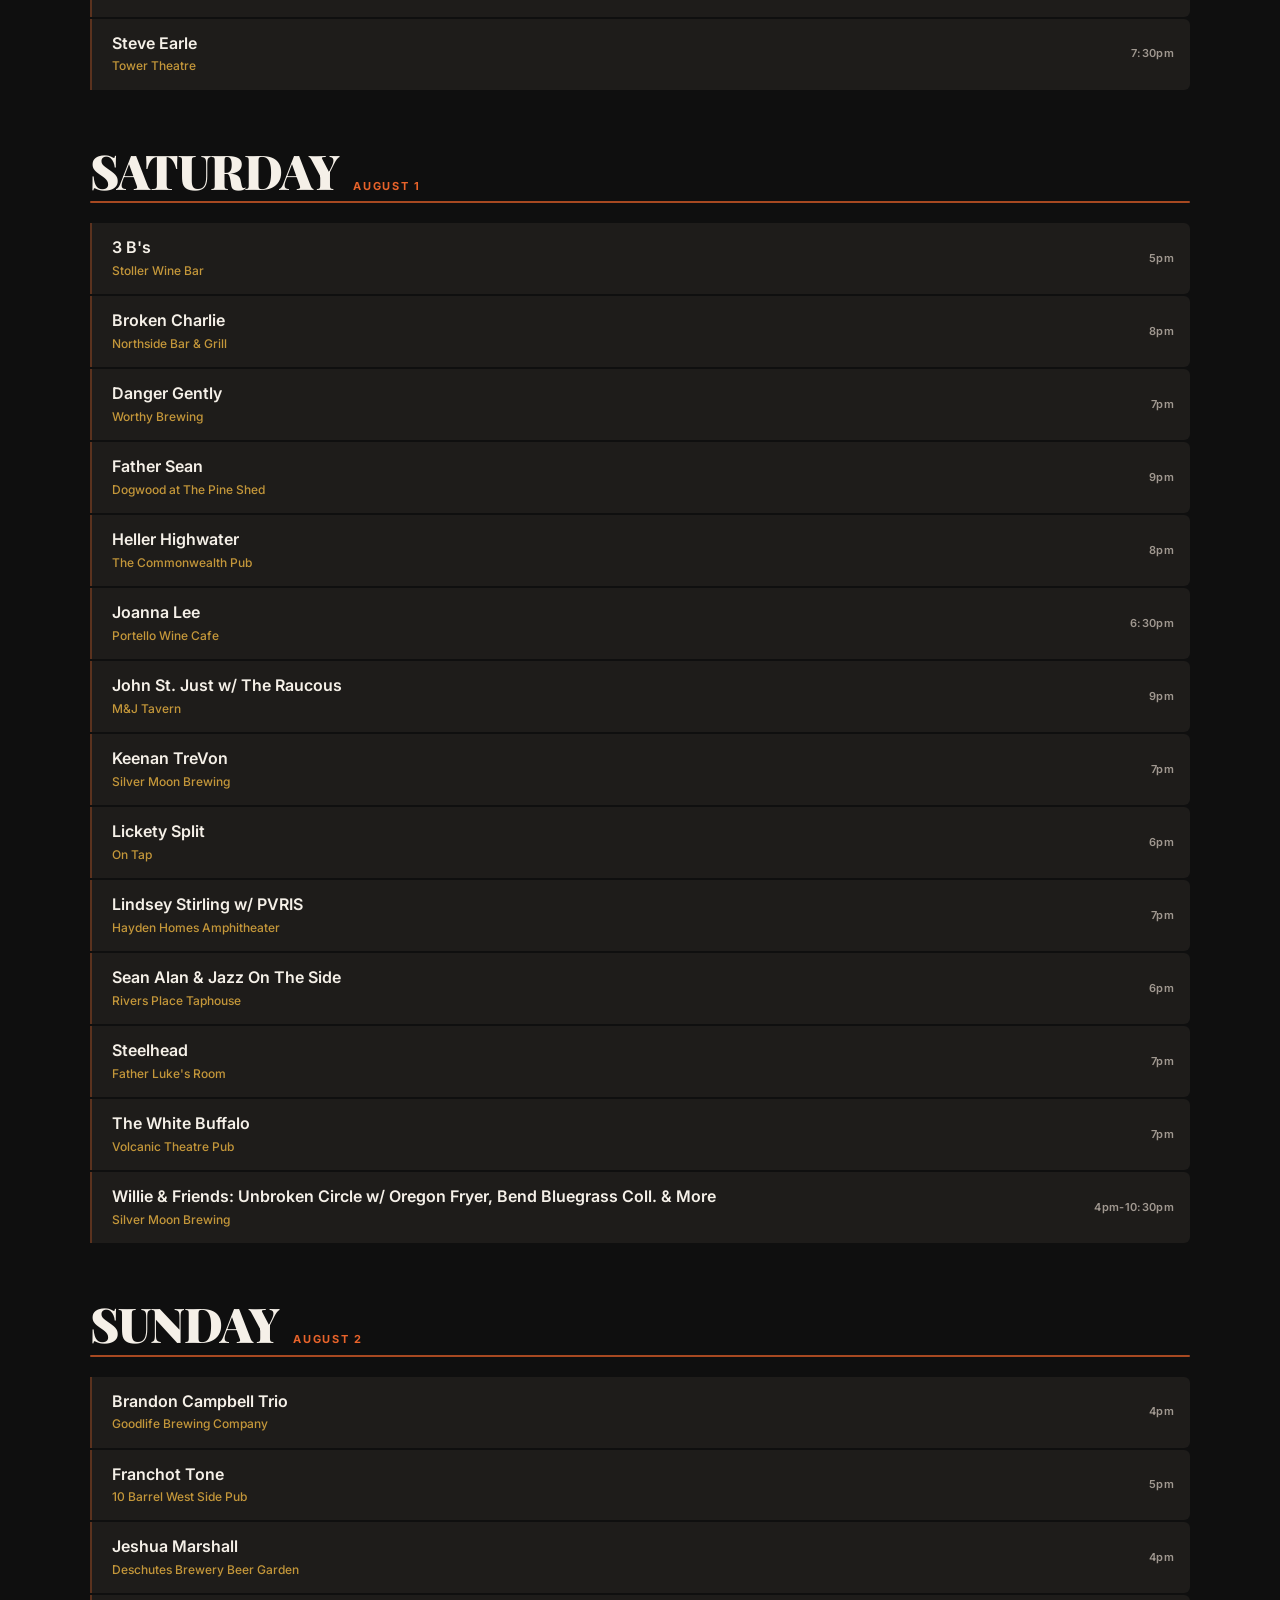
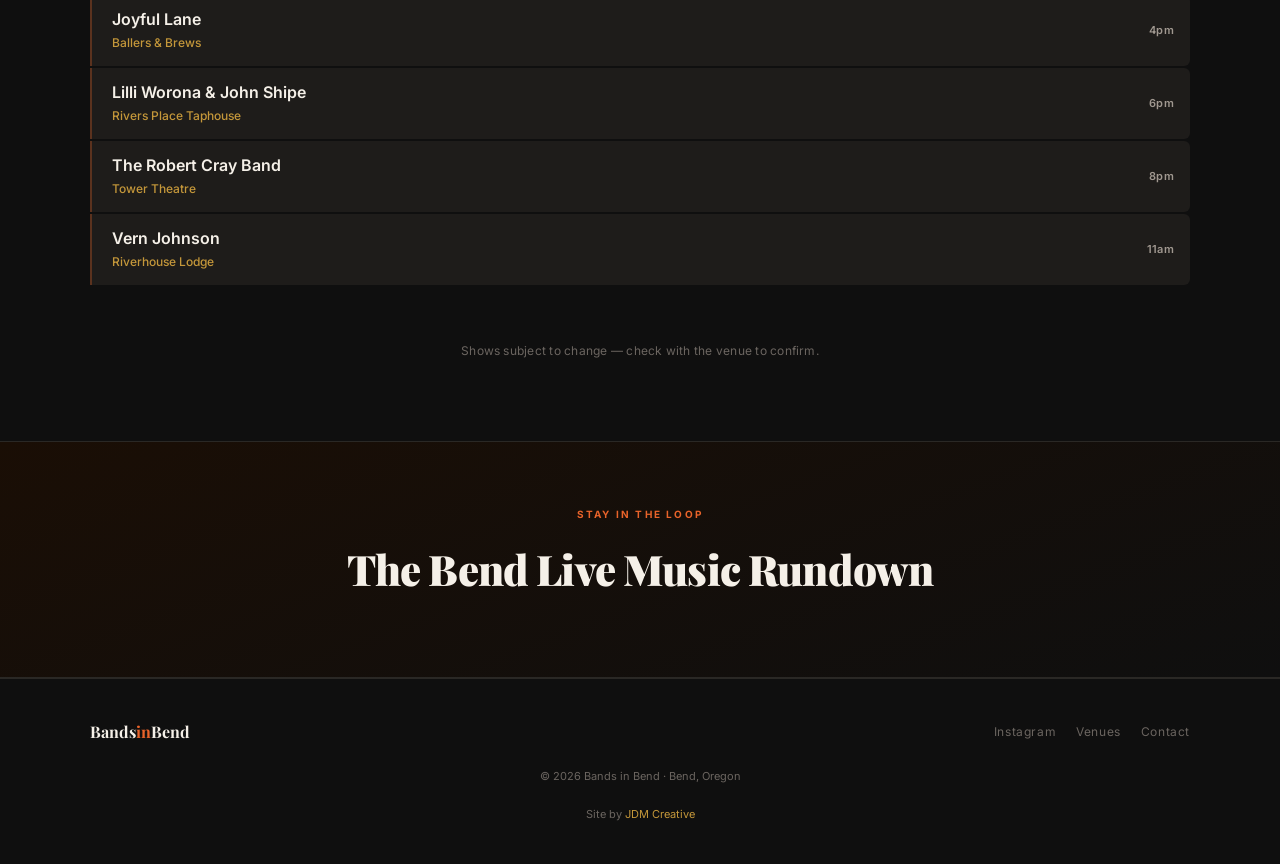
==== commit 799e59a0: "Correct Friday lineup (Bands For Bread benefit); add 'subject to change' notice" ====
--- a/index.html
+++ b/index.html
@@ -70,6 +70,7 @@
 
   <section class="shows-section" id="shows">
     <div class="shows-inner" id="shows-container"></div>
+    <p class="shows-disclaimer">Shows subject to change — check with the venue to confirm.</p>
   </section>
 
   <section class="newsletter" id="newsletter">
--- a/style.css
+++ b/style.css
@@ -303,6 +303,15 @@
   margin: 0 auto;
 }
 
+.shows-disclaimer {
+  max-width: var(--max-w);
+  margin: 8px auto 0;
+  text-align: center;
+  font-size: 12px;
+  color: var(--gray);
+  letter-spacing: 0.02em;
+}
+
 .day-block {
   margin-bottom: 56px;
   scroll-margin-top: 120px;
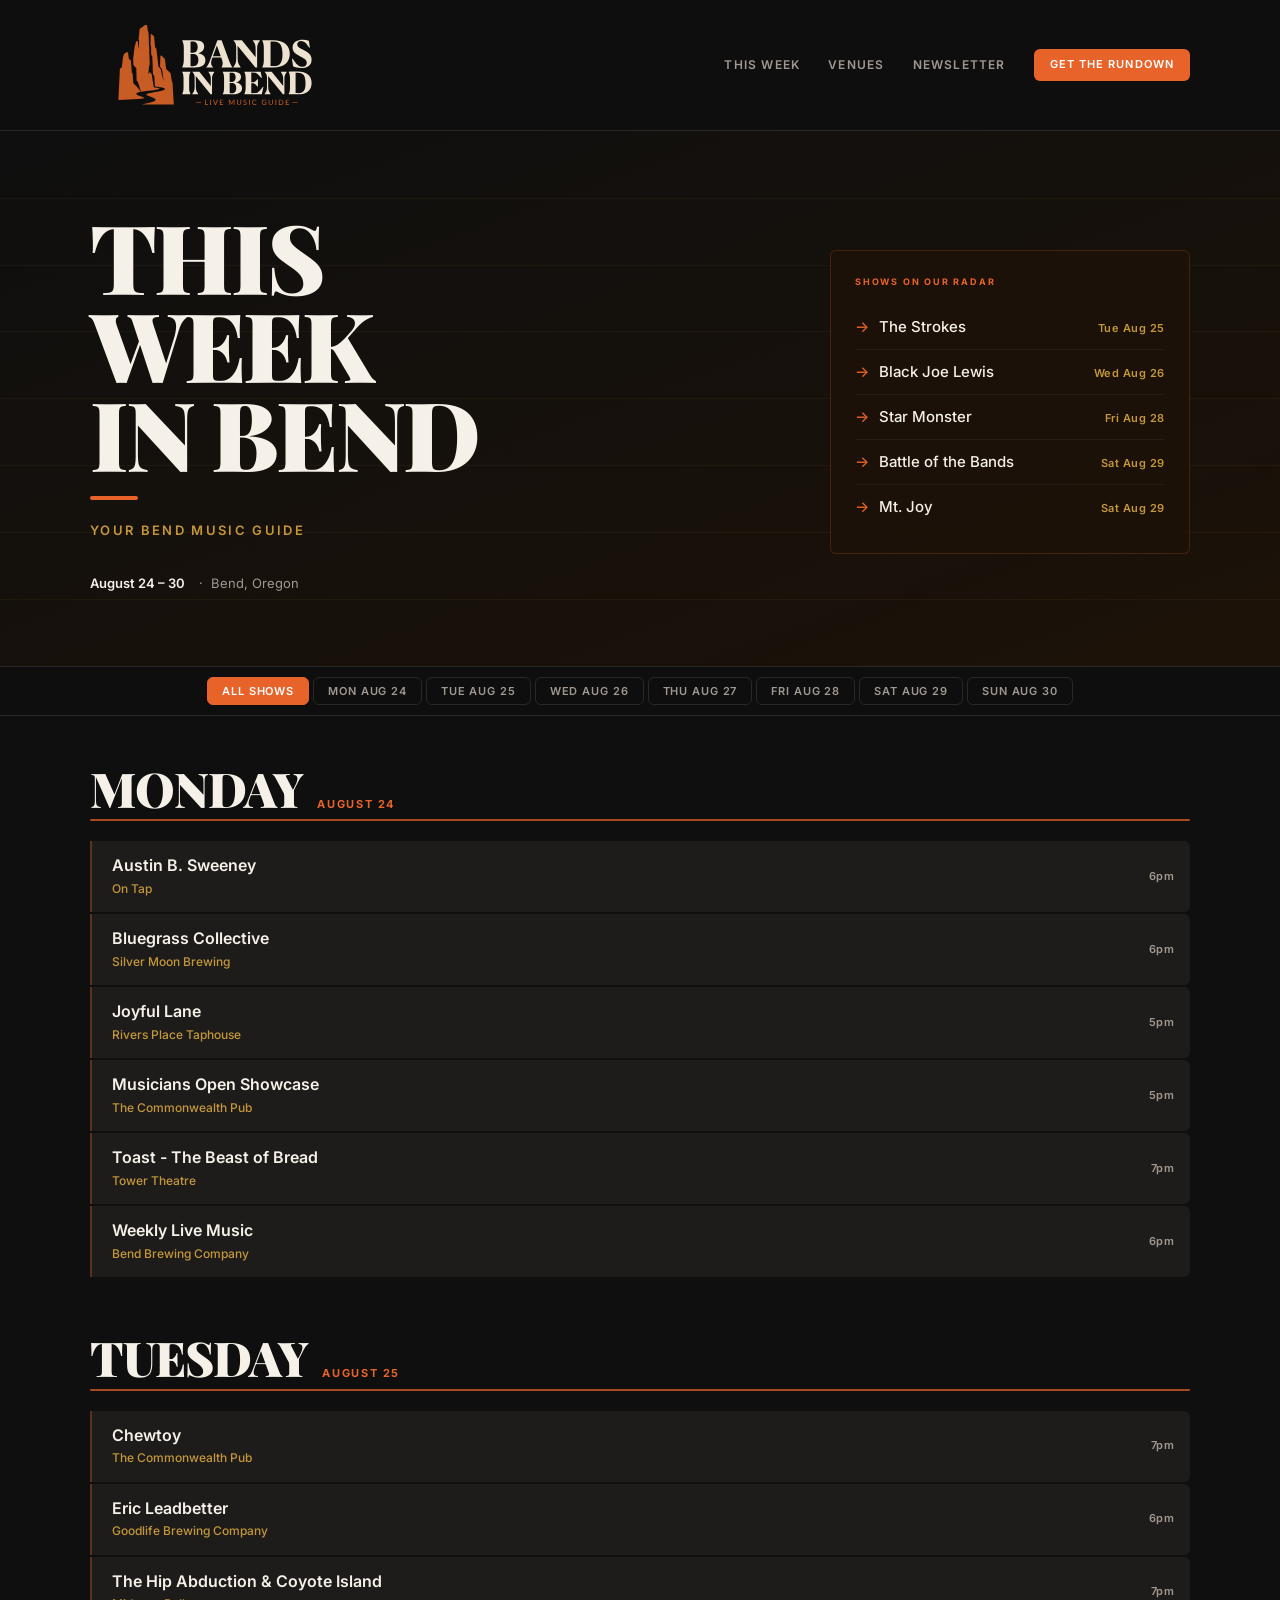
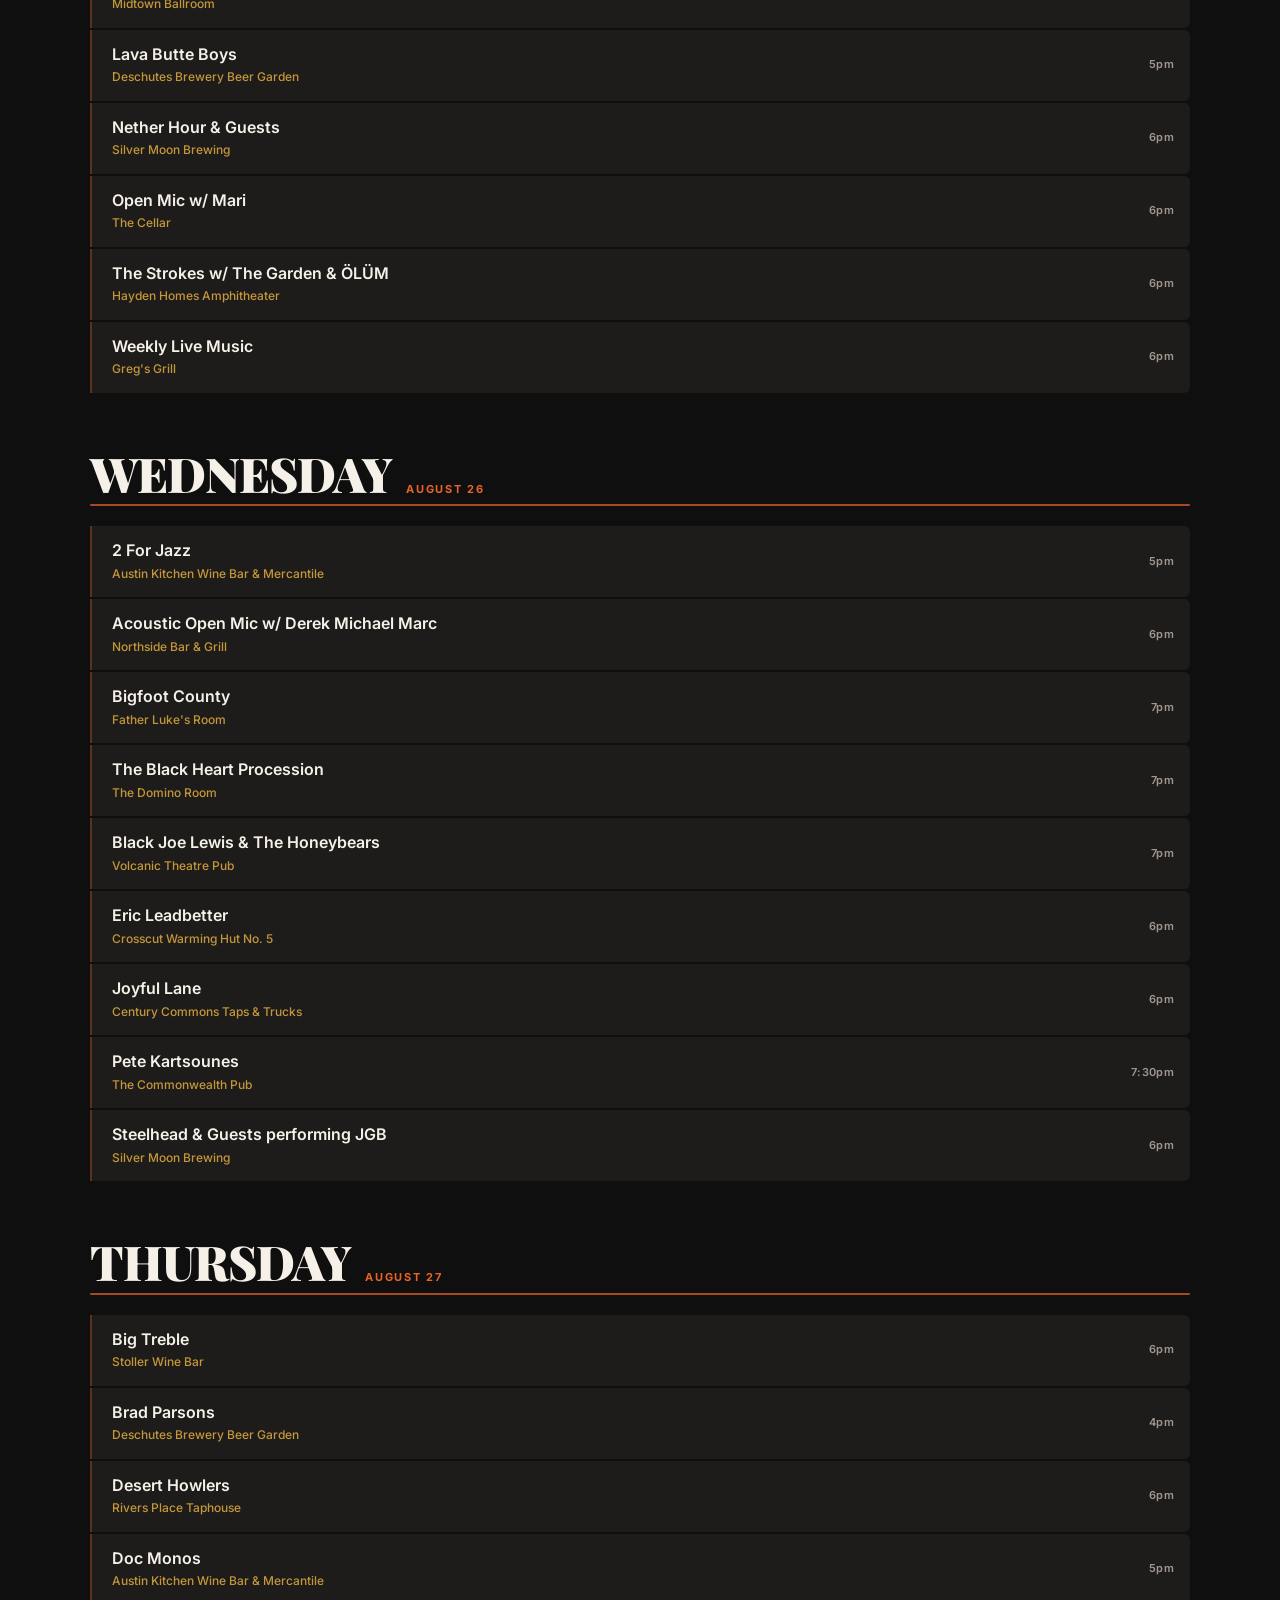
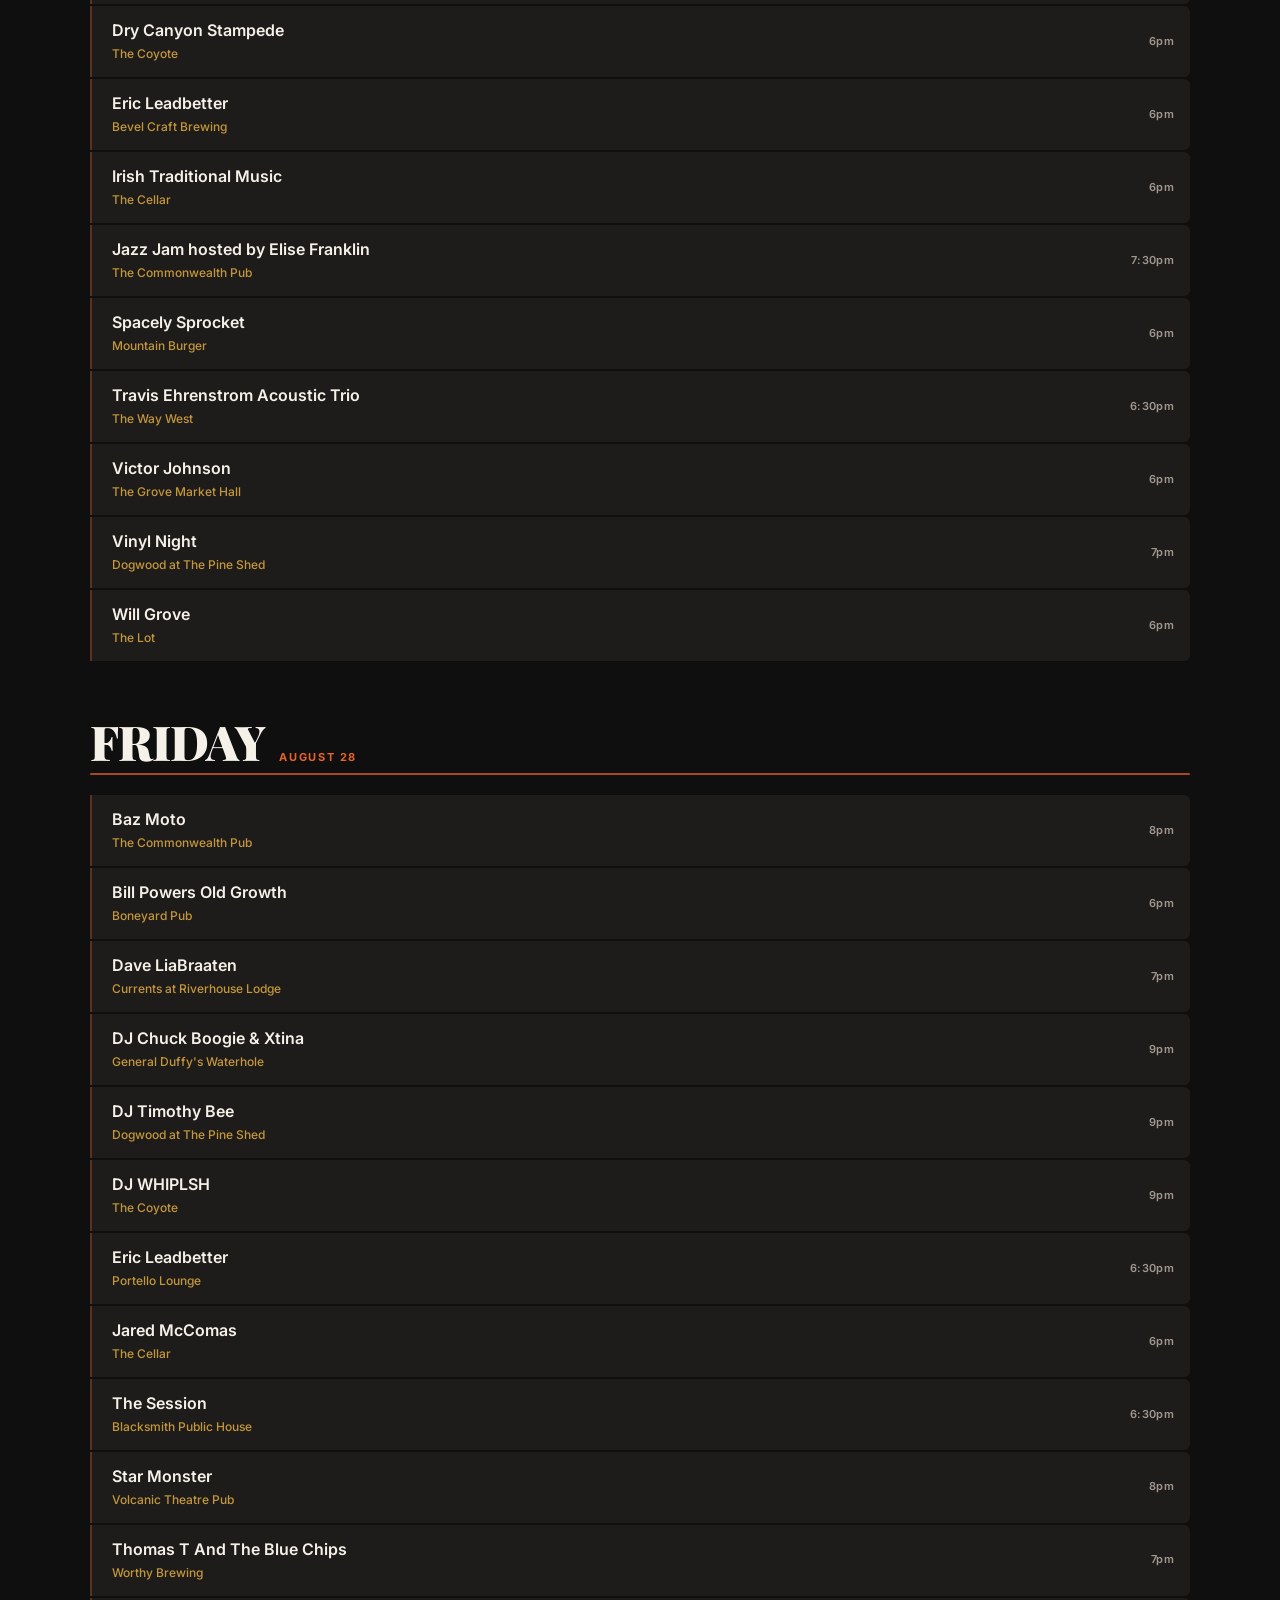
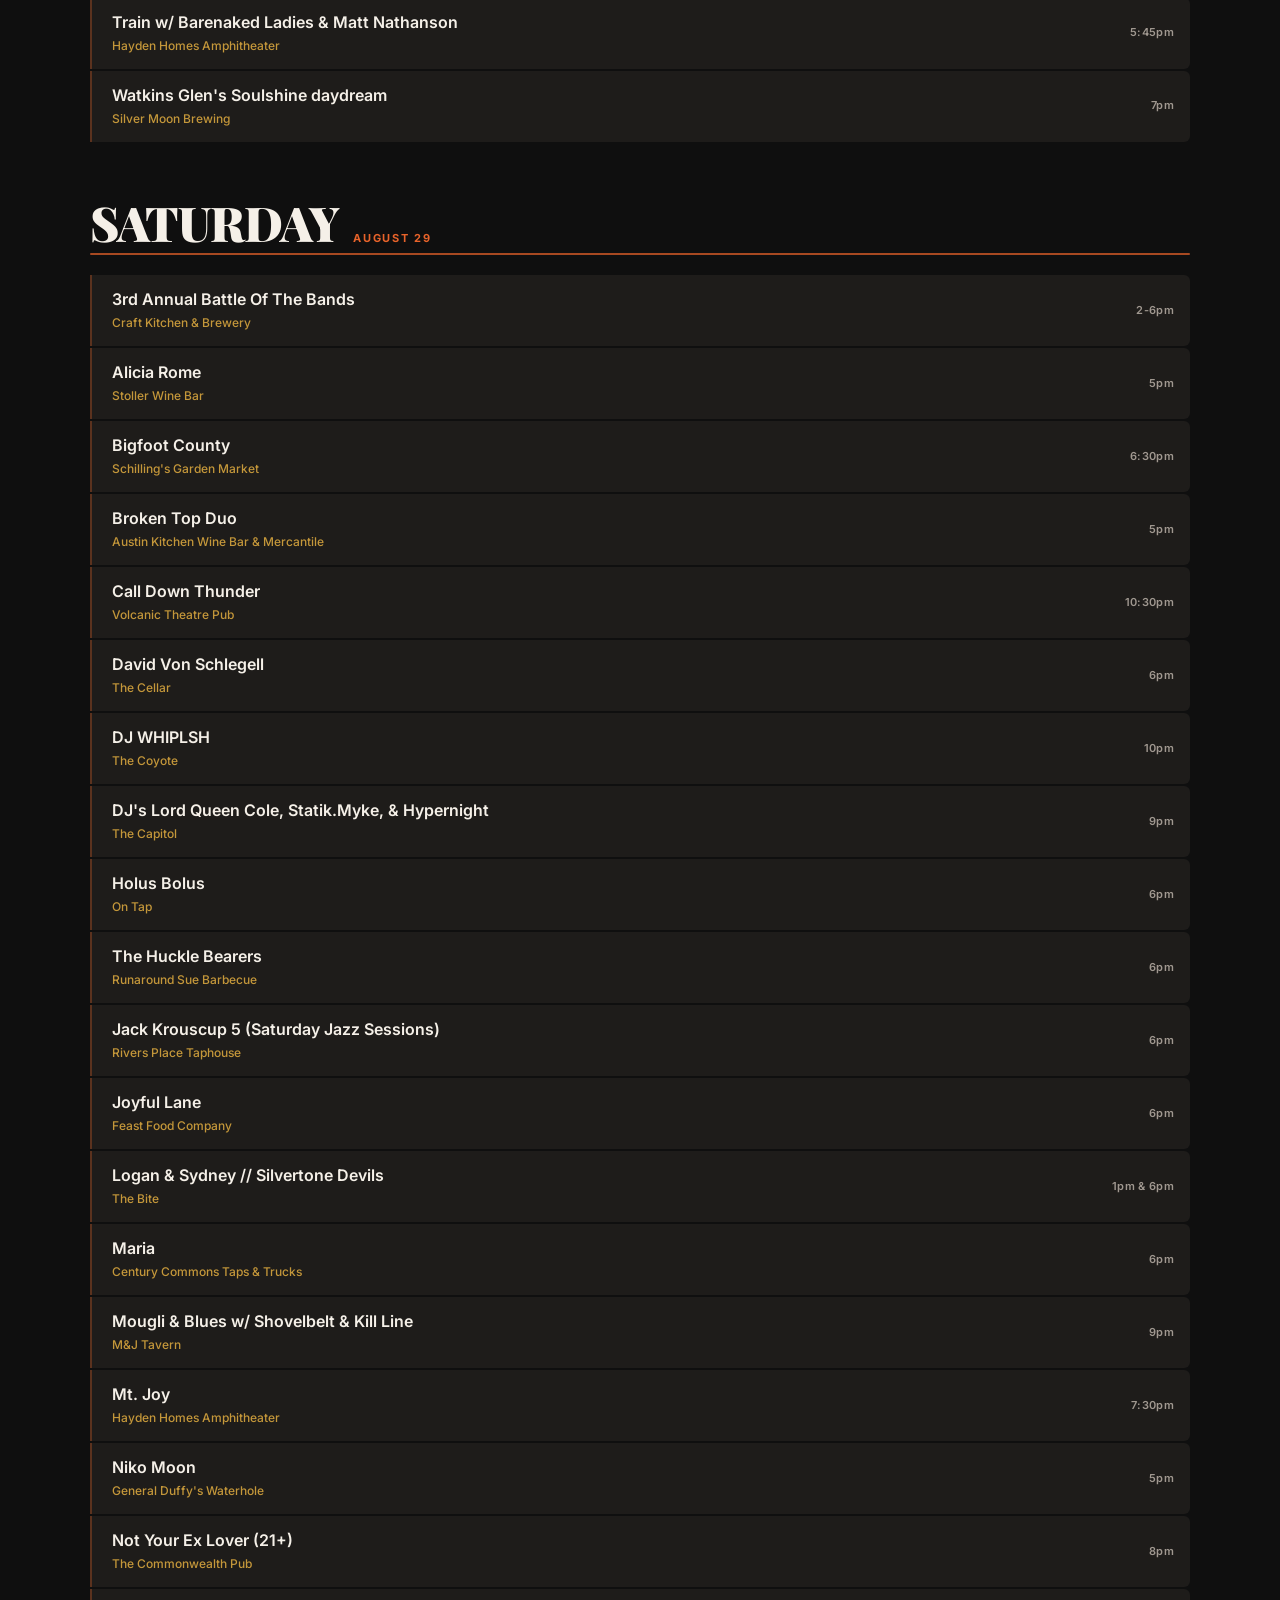
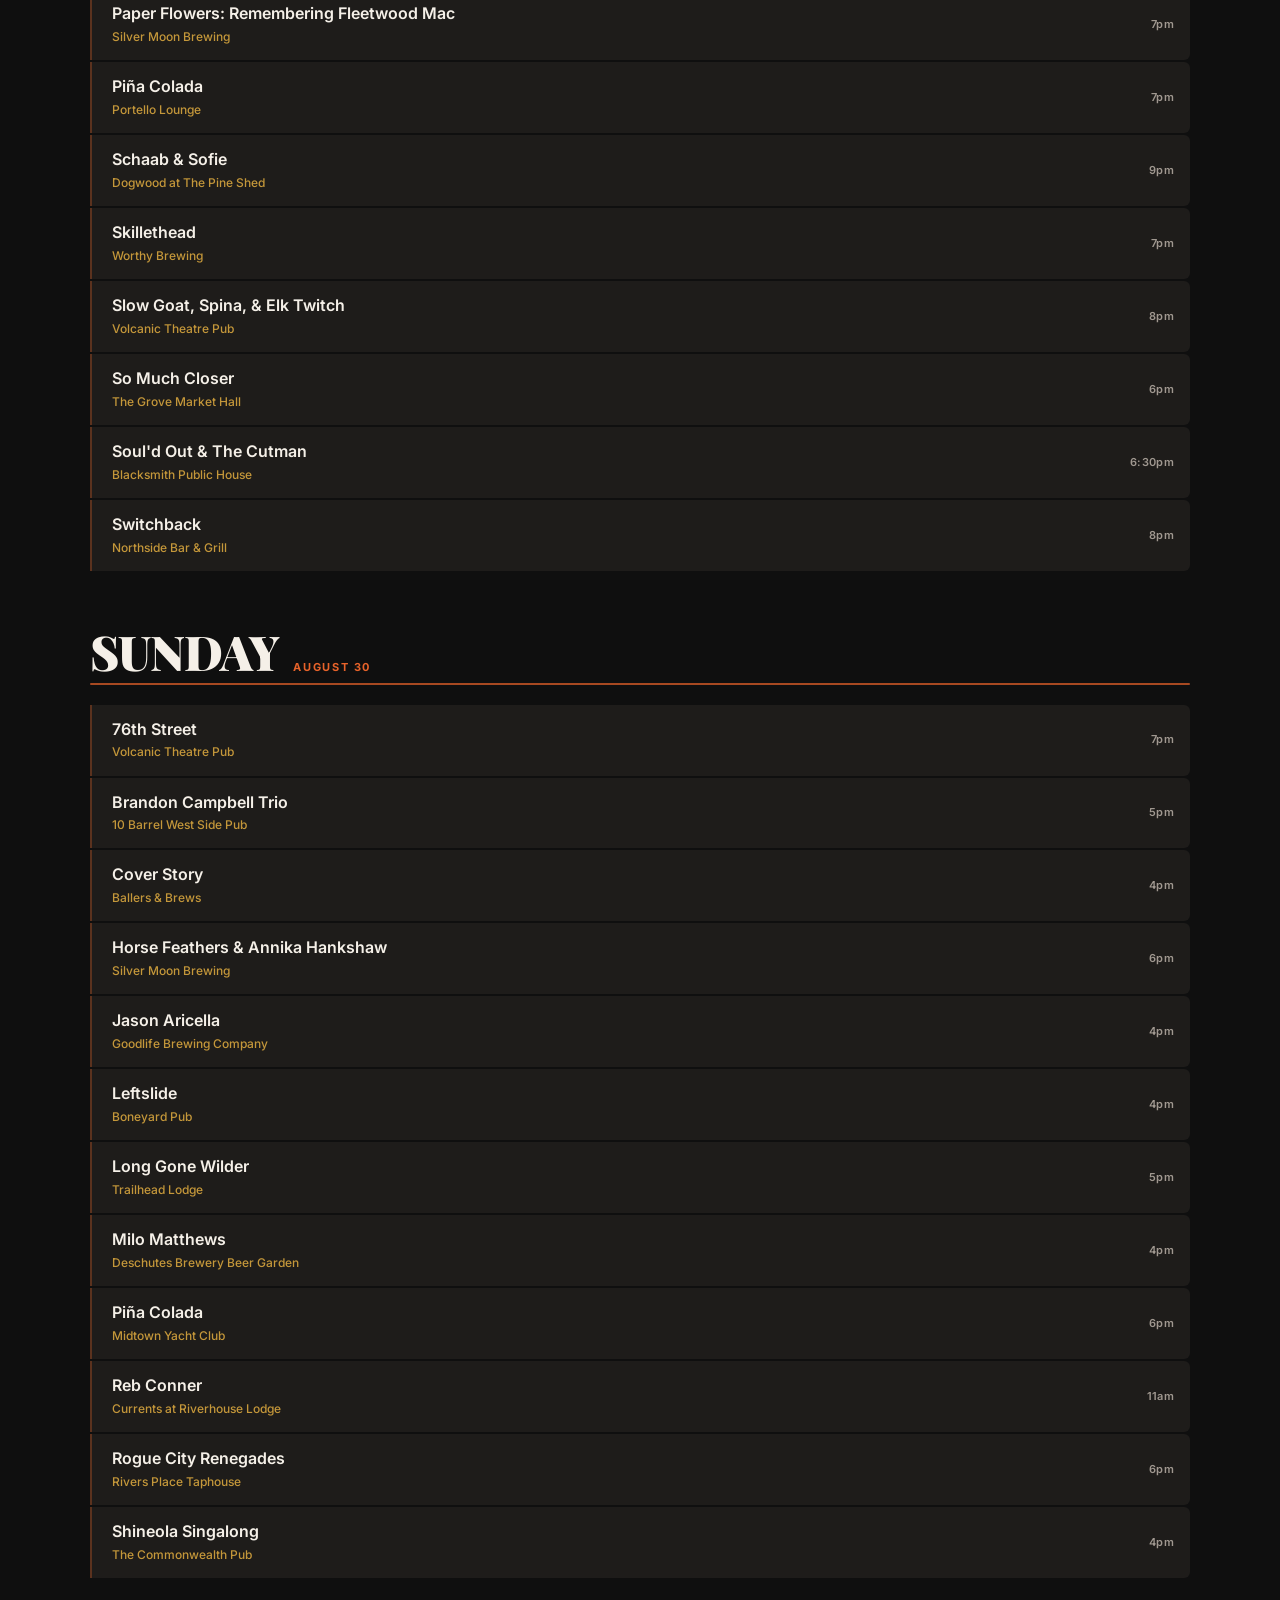
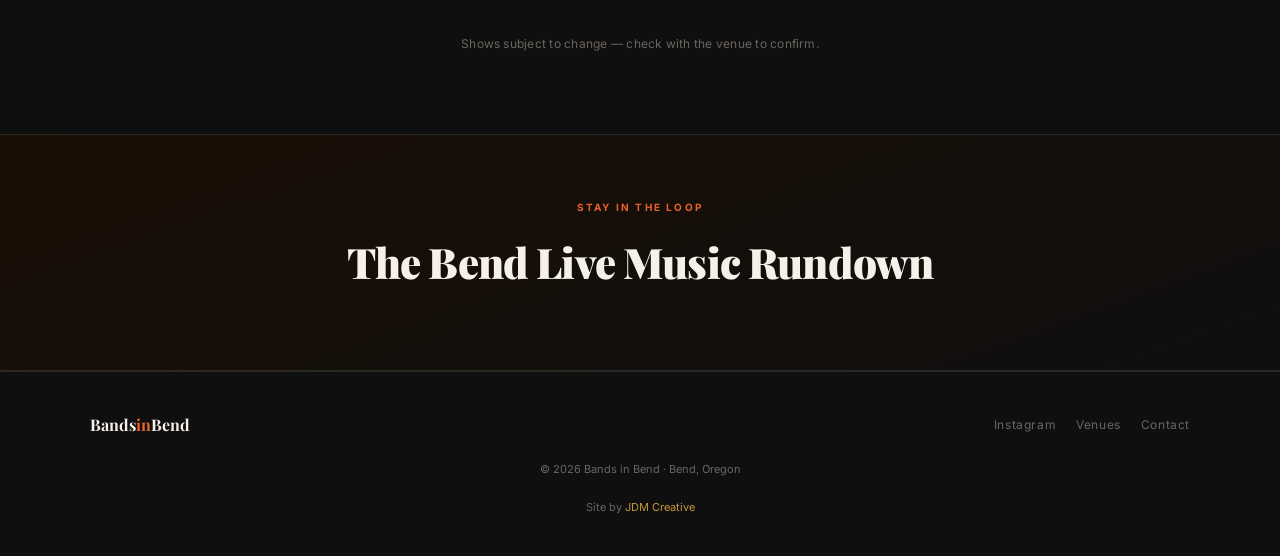
==== commit 256dcae9: "Fix Instagram handle (bandsinbend); correct River Run→Rivers Place, Lave→Lava Butte Boys Co-Authored" ====
--- a/index.html
+++ b/index.html
@@ -86,7 +86,7 @@
     <div class="footer-inner">
       <div class="footer-logo">Bands<span>in</span>Bend</div>
       <div class="footer-links">
-        <a href="https://www.instagram.com/bands_in_bend" target="_blank">Instagram</a>
+        <a href="https://www.instagram.com/bandsinbend" target="_blank">Instagram</a>
         <a href="venues.html">Venues</a>
         <a href="mailto:bandsinbend@gmail.com">Contact</a>
       </div>
